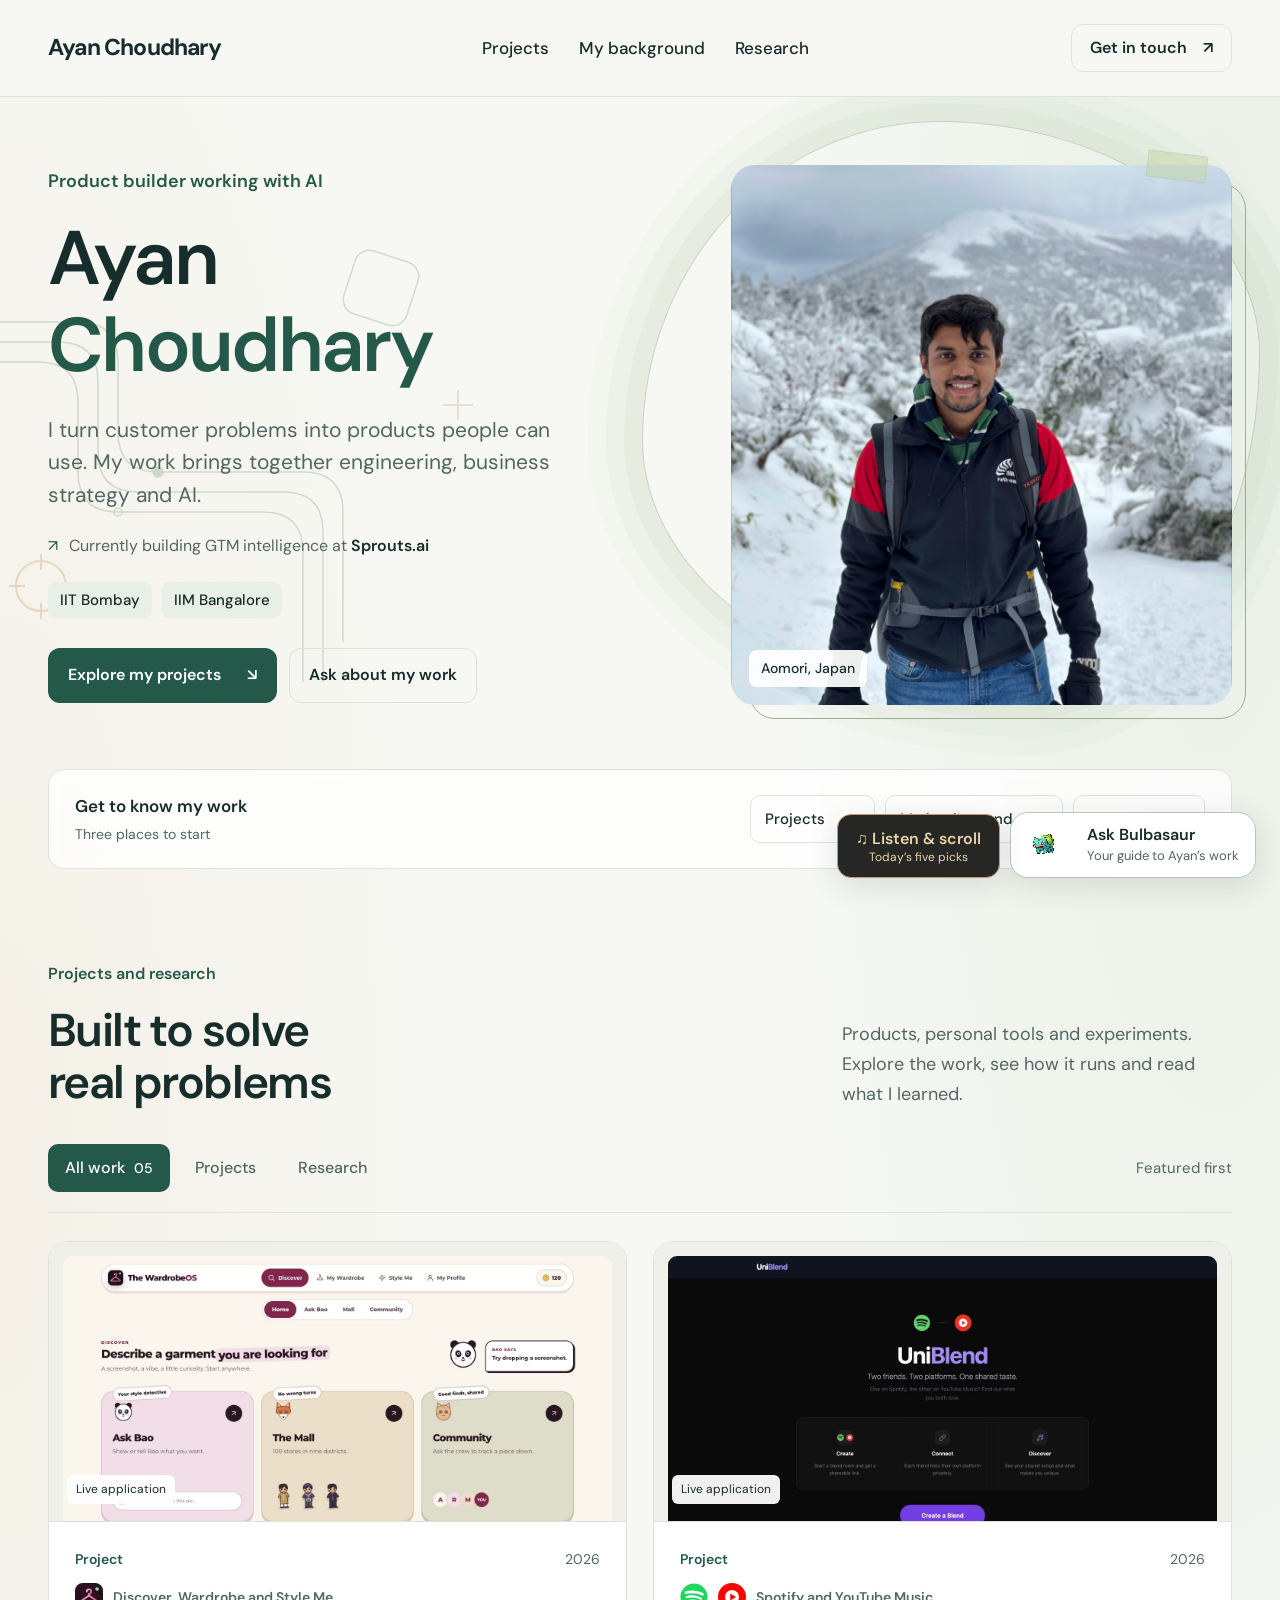
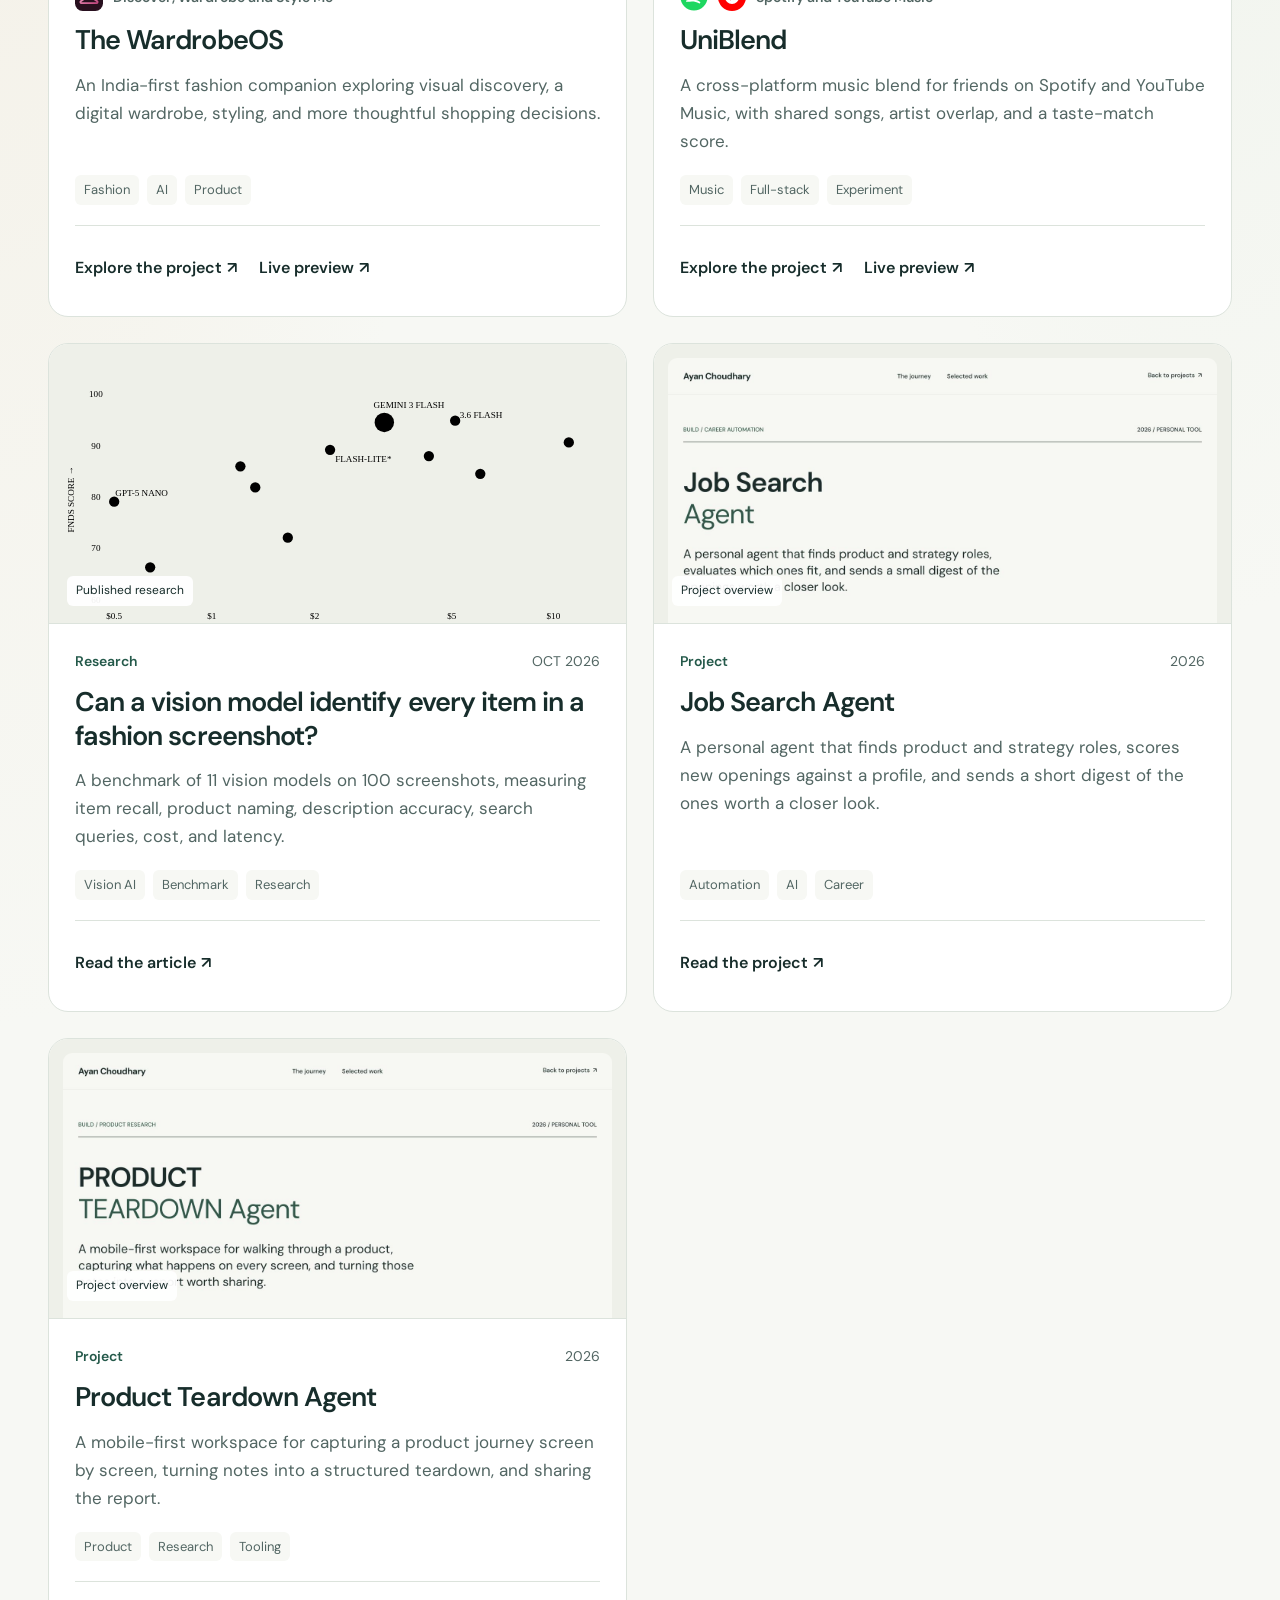
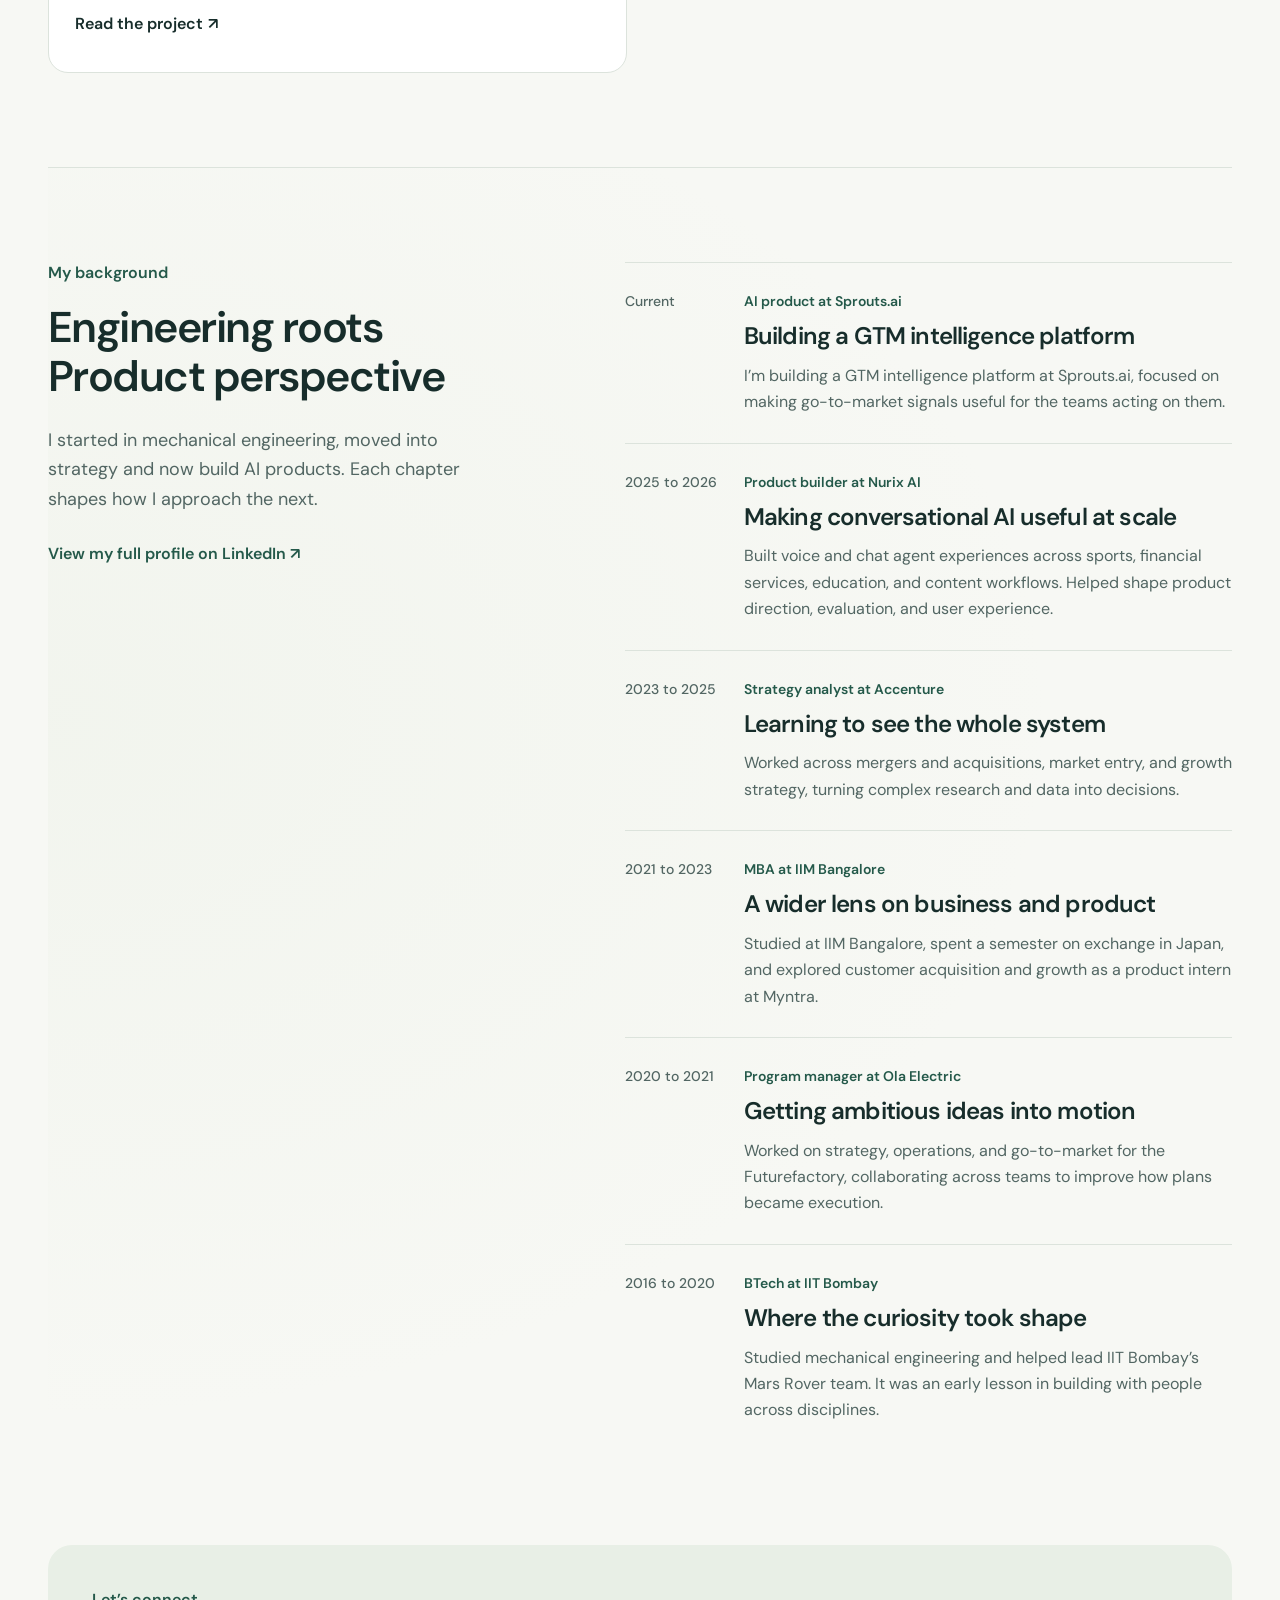
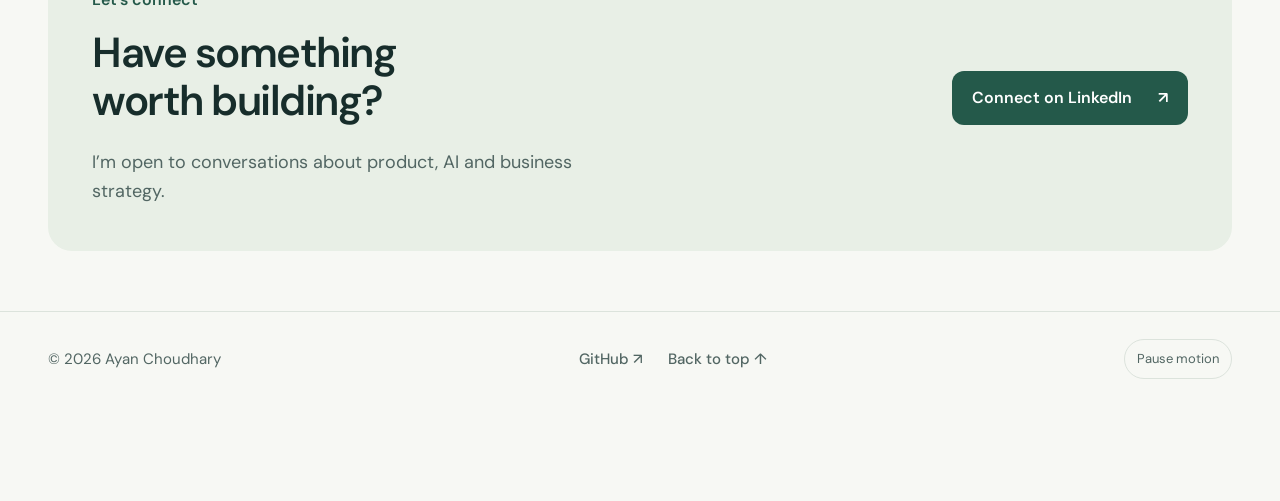
==== index.html @ 8ff14e79 "Start selected songs immediately and give the profile a graphic backdrop" ====
<!doctype html>
<html lang="en">
  <head>
    <meta charset="utf-8" />
    <meta name="viewport" content="width=device-width, initial-scale=1" />
    <meta name="theme-color" content="#f7f8f4" />
    <meta name="description" content="Ayan Choudhary's journey across product, strategy, and AI, with articles and projects from along the way." />
    <meta property="og:type" content="website" />
    <meta property="og:title" content="Ayan Choudhary | Product, AI & Strategy" />
    <meta property="og:description" content="Product, AI and strategy. Explore Ayan Choudhary’s background, projects and research." />
    <meta property="og:url" content="https://choudharyayan.github.io/" />
    <link rel="canonical" href="https://choudharyayan.github.io/" />
    <link rel="icon" href="assets/favicon.svg?v=2" type="image/svg+xml" />
    <link rel="stylesheet" href="fonts.css?v=1" />
    <link rel="stylesheet" href="portfolio.css?v=3" />
    <link rel="stylesheet" href="guide.css?v=1" />
    <title>Ayan Choudhary | Product, AI & Strategy</title>
    <script src="feed.js?v=4" defer></script>
    <script src="script.js?v=5" defer></script>
    <script src="knowledge.js?v=1" defer></script>
    <script src="guide-answer.js?v=1" defer></script>
    <script src="guide.js?v=1" defer></script>
    <script src="analytics.js?v=3" defer></script>
  <script defer src="music-catalog.js?v=1"></script>
<script defer src="music.js?v=3"></script>
</head>
  <body class="portfolio">
    <a class="skip-link" href="#main">Skip to content</a>
    <header class="site-header"><div class="shell header-inner"><a class="wordmark" href="#top" aria-label="Ayan Choudhary, back to top">Ayan Choudhary</a><nav class="main-nav" aria-label="Main navigation"><a href="#feed">Projects</a><a href="#journey">My background</a><a href="articles/vision-model-benchmark.html">Research</a></nav><a class="header-link" href="https://www.linkedin.com/in/choudhary-ayan/" target="_blank" rel="noopener noreferrer">Get in touch <span aria-hidden="true">↗</span></a></div></header>
    <main id="main"><div id="top"></div>
      <section class="hero shell" aria-labelledby="hero-title"><div class="hero-copy"><p class="hero-role">Product builder working with AI</p><h1 id="hero-title">Ayan<br><span>Choudhary</span></h1><p class="hero-intro">I turn customer problems into products people can use. My work brings together engineering, business strategy and AI.</p><p class="current-role"><span aria-hidden="true">↗</span> Currently building GTM intelligence at <strong>Sprouts.ai</strong></p><div class="profile-credentials"><span>IIT Bombay</span><span>IIM Bangalore</span></div><div class="hero-actions"><a class="button primary" href="#feed">Explore my projects <span aria-hidden="true">↘</span></a><button class="button secondary" data-open-guide>Ask about my work</button></div></div><figure class="profile-photo"><img src="assets/ayan-aomori.png" alt="Ayan Choudhary on a snowy mountain path in Aomori, Japan" width="1079" height="1347" fetchpriority="high"><figcaption>Aomori, Japan</figcaption></figure></section>
      <div class="explore-strip shell"><div><strong>Get to know my work</strong><span data-explore-status role="status" aria-live="polite">Three places to start</span></div><nav aria-label="Explore the portfolio"><a href="#feed" data-explore="projects">Projects <span aria-hidden="true">↗</span></a><a href="#journey" data-explore="career">My background <span aria-hidden="true">↗</span></a><a href="articles/vision-model-benchmark.html" data-explore="research">Research <span aria-hidden="true">↗</span></a></nav></div>
      <section id="feed" class="feed-section section-pad" aria-labelledby="feed-title"><div class="shell"><div class="feed-heading"><div><p class="section-index">Projects and research</p><h2 id="feed-title">Built to solve<br> real problems</h2></div><p>Products, personal tools and experiments. Explore the work, see how it runs and read what I learned.</p></div><div class="feed-toolbar"><div class="feed-filters" role="group" aria-label="Filter projects and research"><button type="button" class="filter is-active" data-filter="all" aria-pressed="true">All work <span id="all-count"></span></button><button type="button" class="filter" data-filter="build" aria-pressed="false">Projects</button><button type="button" class="filter" data-filter="article" aria-pressed="false">Research</button></div><span class="feed-sort">Featured first</span></div><div id="feed-grid" class="feed-grid" aria-live="polite"></div><noscript><p>Explore <a href="articles/vision-model-benchmark.html">vision model research</a>, <a href="builds/job-search-agent.html">Job Search Agent</a>, <a href="builds/product-teardown-agent.html">Product Teardown Agent</a>, <a href="https://app.thewardrobeos.com">The WardrobeOS</a> and <a href="https://github.com/ChoudharyAyan/uniblend">UniBlend</a>.</p></noscript></div></section>
      <section id="journey" class="journey-section shell section-pad" aria-labelledby="journey-title"><div class="section-aside"><p class="section-index">My background</p><h2 id="journey-title">Engineering roots<br>Product perspective</h2><p class="aside-copy">I started in mechanical engineering, moved into strategy and now build AI products. Each chapter shapes how I approach the next.</p><a class="text-link" href="https://www.linkedin.com/in/choudhary-ayan/" target="_blank" rel="noopener noreferrer">View my full profile on LinkedIn ↗</a></div><div class="timeline" aria-label="Career and education timeline">
          <article class="timeline-item current">
            <div class="timeline-when">Current <span class="current-pulse" aria-label="Current role"></span></div>
            <div class="timeline-content"><p class="item-kicker">AI product at Sprouts.ai</p><h3>Building a GTM intelligence platform</h3><p>I’m building a GTM intelligence platform at Sprouts.ai, focused on making go-to-market signals useful for the teams acting on them.</p></div>
          </article>
          <article class="timeline-item">
            <div class="timeline-when">2025 to 2026</div>
            <div class="timeline-content"><p class="item-kicker">Product builder at Nurix AI</p><h3>Making conversational AI useful at scale</h3><p>Built voice and chat agent experiences across sports, financial services, education, and content workflows. Helped shape product direction, evaluation, and user experience.</p></div>
          </article>
          <article class="timeline-item">
            <div class="timeline-when">2023 to 2025</div>
            <div class="timeline-content"><p class="item-kicker">Strategy analyst at Accenture</p><h3>Learning to see the whole system</h3><p>Worked across mergers and acquisitions, market entry, and growth strategy, turning complex research and data into decisions.</p></div>
          </article>
          <article class="timeline-item">
            <div class="timeline-when">2021 to 2023</div>
            <div class="timeline-content"><p class="item-kicker">MBA at IIM Bangalore</p><h3>A wider lens on business and product</h3><p>Studied at IIM Bangalore, spent a semester on exchange in Japan, and explored customer acquisition and growth as a product intern at Myntra.</p></div>
          </article>
          <article class="timeline-item">
            <div class="timeline-when">2020 to 2021</div>
            <div class="timeline-content"><p class="item-kicker">Program manager at Ola Electric</p><h3>Getting ambitious ideas into motion</h3><p>Worked on strategy, operations, and go-to-market for the Futurefactory, collaborating across teams to improve how plans became execution.</p></div>
          </article>
          <article class="timeline-item">
            <div class="timeline-when">2016 to 2020</div>
            <div class="timeline-content"><p class="item-kicker">BTech at IIT Bombay</p><h3>Where the curiosity took shape</h3><p>Studied mechanical engineering and helped lead IIT Bombay’s Mars Rover team. It was an early lesson in building with people across disciplines.</p></div>
          </article>
        </div></section>
      <section class="contact-section shell" aria-labelledby="contact-title"><div><p class="section-index">Let’s connect</p><h2 id="contact-title">Have something<br>worth building?</h2><p>I’m open to conversations about product, AI and business strategy.</p></div><a class="button primary" href="https://www.linkedin.com/in/choudhary-ayan/" target="_blank" rel="noopener noreferrer">Connect on LinkedIn <span aria-hidden="true">↗</span></a></section>
    </main><footer class="site-footer"><div class="shell footer-bottom"><span>© <span id="year">2026</span> Ayan Choudhary</span><div class="footer-links"><a href="https://github.com/ChoudharyAyan" target="_blank" rel="noopener noreferrer">GitHub ↗</a><a href="#top">Back to top ↑</a></div></div></footer><div id="profile-guide"></div>
  </body>
</html>
---- fonts.css ----
@font-face{font-family:'DM Sans';font-style:normal;font-weight:400;font-display:swap;src:url('assets/fonts/dm-sans-400.ttf') format('truetype')}
@font-face{font-family:'DM Sans';font-style:normal;font-weight:500;font-display:swap;src:url('assets/fonts/dm-sans-500.ttf') format('truetype')}
@font-face{font-family:'DM Sans';font-style:normal;font-weight:600;font-display:swap;src:url('assets/fonts/dm-sans-600.ttf') format('truetype')}
@font-face{font-family:'DM Sans';font-style:normal;font-weight:700;font-display:swap;src:url('assets/fonts/dm-sans-700.ttf') format('truetype')}
---- portfolio.css ----
:root{--paper:#f7f8f4;--paper-light:#fff;--ink:#172d2b;--muted:#526663;--line:#dce3dc;--accent:#24594a;--tint:#e8efe6}
*{box-sizing:border-box}html{scroll-behavior:smooth;scroll-padding-top:100px}body{margin:0;background:var(--paper);color:var(--ink);font-family:'DM Sans',sans-serif;font-size:17px;line-height:1.65}button,input,textarea,select{font:inherit}a{color:inherit}button,a{-webkit-tap-highlight-color:transparent}button{cursor:pointer}h1,h2,h3,p,figure{margin:0}h1,h2,h3{font-family:inherit;line-height:1.15;letter-spacing:-.035em}h1{font-size:76px;font-weight:600}h2{font-size:46px;font-weight:600}h3{font-size:25px;font-weight:600}:focus-visible{outline:3px solid #d69444;outline-offset:4px}::selection{background:#d2e6c7;color:var(--ink)}.shell{width:min(calc(100% - 96px),1280px);margin:auto}.skip-link{position:absolute;top:-80px;left:15px;z-index:100;background:var(--ink);color:white;padding:12px}.skip-link:focus{top:15px}
.site-header{position:sticky;top:0;z-index:20;background:#f7f8f4f5;border-bottom:1px solid var(--line);backdrop-filter:blur(12px)}.header-inner{display:flex;justify-content:space-between;align-items:center;gap:30px;min-height:96px}.wordmark{font-size:23px;font-weight:700;text-decoration:none;letter-spacing:-.035em}.main-nav{display:flex;gap:30px}.main-nav a{min-height:48px;display:flex;align-items:center;font-size:17px;font-weight:500;text-decoration:none}.main-nav a:hover,.footer-links a:hover{color:var(--accent);text-decoration:underline;text-underline-offset:6px}.header-link{font-size:16px;font-weight:600;display:flex;align-items:center;gap:16px;min-height:48px;text-decoration:none;border:1px solid var(--line);padding:8px 18px;border-radius:12px}
.hero{display:grid;grid-template-columns:1.1fr .9fr;gap:70px;align-items:center;padding:68px 0 64px}.hero-role{font-size:18px;font-weight:600;color:var(--accent);margin-bottom:18px}.hero h1{margin-bottom:24px}.hero h1 span{color:var(--accent)}.hero-intro{font-size:21px;line-height:1.55;max-width:540px;color:var(--muted)}.current-role{font-size:16px;margin-top:22px;color:var(--muted);max-width:480px}.current-role>span{color:var(--accent);margin-right:7px}.current-role strong{color:var(--ink);font-weight:600}.profile-credentials{display:flex;flex-wrap:wrap;gap:10px;margin:22px 0 30px}.profile-credentials span{background:var(--tint);border-radius:8px;padding:6px 12px;font-size:15px;font-weight:500}.hero-actions{display:flex;align-items:center;gap:12px;flex-wrap:wrap}.button{display:inline-flex;align-items:center;justify-content:space-between;gap:26px;min-height:54px;padding:13px 19px;border-radius:12px;font-size:16px;font-weight:600;text-decoration:none;border:1px solid transparent;transition:background .18s,transform .18s}.button.primary{background:var(--accent);color:white}.button.primary:hover{background:#183f35;transform:translateY(-2px)}.button.secondary{background:transparent;color:var(--ink);border-color:var(--line)}.button.secondary:hover{background:var(--tint)}.profile-photo{position:relative;justify-self:stretch}.profile-photo img{display:block;width:100%;height:540px;object-fit:cover;object-position:center 44%;border-radius:24px}.profile-photo figcaption{position:absolute;bottom:18px;left:18px;background:#ffffffed;padding:7px 12px;border-radius:8px;font-size:14px;font-weight:500;color:var(--ink)}
.explore-strip{display:flex;align-items:center;justify-content:space-between;gap:24px;padding:22px 26px;border:1px solid var(--line);border-radius:16px;background:white}.explore-strip strong{font-size:17px;font-weight:600;display:block}.explore-strip [data-explore-status]{font-size:14px;color:var(--muted);display:block;margin-top:3px}.explore-strip nav{display:flex;gap:10px;flex-wrap:wrap}.explore-strip a{display:flex;align-items:center;gap:25px;min-height:48px;border:1px solid var(--line);border-radius:10px;padding:8px 14px;text-decoration:none;font-size:15px;font-weight:500}.explore-strip a.is-explored{background:var(--tint);border-color:#b0c5a4}.explore-strip a.is-explored>span{color:var(--accent)}.explore-strip a:hover{background:var(--tint)}
.section-pad{padding-block:94px}.section-index{font-size:16px;line-height:1.4;font-weight:600;color:var(--accent);margin-bottom:18px}.feed-heading{display:flex;align-items:flex-end;justify-content:space-between;gap:50px;margin-bottom:35px}.feed-heading>p{max-width:390px;color:var(--muted);font-size:18px}.feed-toolbar{display:flex;justify-content:space-between;align-items:center;border-bottom:1px solid var(--line);padding-bottom:20px;margin-bottom:28px}.feed-filters{display:flex;gap:8px}.filter{min-height:48px;padding:9px 16px;border:1px solid transparent;background:transparent;color:var(--muted);font-size:16px;font-weight:500;border-radius:10px}.filter.is-active{background:var(--accent);color:white}.filter:not(.is-active):hover{background:var(--tint)}#all-count{display:inline-block;margin-left:5px;font-size:14px}.feed-sort{font-size:15px;color:var(--muted)}.feed-grid{display:grid;grid-template-columns:repeat(2,minmax(0,1fr));gap:26px}.feed-card{display:flex;flex-direction:column;min-width:0;background:white;border:1px solid var(--line);border-radius:20px;overflow:hidden;transition:box-shadow .2s,transform .2s}.feed-card:hover{box-shadow:0 12px 28px #17312b0a;transform:translateY(-3px)}.project-art{height:280px;position:relative;overflow:hidden;border-bottom:1px solid var(--line);background:#eef0e9;padding:14px;display:grid;place-items:center}.project-art img{display:block;width:100%;height:100%;object-fit:contain;border-radius:9px}.project-art figcaption{position:absolute;bottom:17px;left:18px;padding:5px 9px;border-radius:6px;background:#ffffffef;font-size:12px;color:var(--ink)}.card-body{padding:26px;display:flex;flex:1;flex-direction:column}.card-top{display:flex;align-items:center;justify-content:space-between;font-size:14px;color:var(--muted);margin-bottom:12px}.card-type{font-weight:600;color:var(--accent)}.card-number{font-size:14px}.card-eyebrow{display:none}.feed-card h3{font-size:27px;line-height:1.25;margin-bottom:14px}.card-description{font-size:17px;color:var(--muted);line-height:1.65;margin-bottom:20px}.card-tags{display:flex;flex-wrap:wrap;gap:8px;margin-top:auto}.card-tags span{font-size:13px;background:var(--paper);color:var(--muted);padding:4px 9px;border-radius:6px}.card-links{display:flex;gap:22px;flex-wrap:wrap;padding-top:20px;margin-top:20px;border-top:1px solid var(--line)}.card-links a{font-size:16px;font-weight:600;text-decoration:none;min-height:44px;display:inline-flex;align-items:center;gap:5px}.card-links a:hover{color:var(--accent);text-decoration:underline;text-underline-offset:5px}.project-brand{display:flex;align-items:center;gap:10px;margin-bottom:12px}.project-brand img{width:28px;height:28px;object-fit:contain}.project-brand span{font-size:14px;font-weight:600;color:var(--muted)}
.journey-section{display:grid;grid-template-columns:.9fr 1.1fr;gap:80px;border-top:1px solid var(--line)}.section-aside{position:sticky;top:120px;align-self:start}.section-aside h2{font-size:43px;margin-bottom:24px}.aside-copy{font-size:18px;color:var(--muted);margin-bottom:24px;max-width:450px}.text-link{font-size:16px;line-height:1.5;font-weight:600;text-decoration:none;color:var(--accent);display:inline-block;min-height:44px}.text-link:hover{text-decoration:underline;text-underline-offset:6px}.timeline-item{padding:27px 0;border-top:1px solid var(--line);display:grid;grid-template-columns:95px 1fr;gap:24px}.timeline-when{font-size:14px;color:var(--muted);font-weight:500}.item-kicker{font-size:14px;font-weight:600;color:var(--accent);margin-bottom:9px;text-transform:none}.timeline-content h3{font-size:24px;margin-bottom:13px}.timeline-content>p:last-child{font-size:16px;color:var(--muted)}.current-pulse{display:none}.contact-section{display:flex;align-items:center;justify-content:space-between;gap:40px;background:var(--tint);padding:44px;border-radius:24px;margin-bottom:60px}.contact-section h2{font-size:42px;margin-bottom:22px}.contact-section p:not(.section-index){font-size:18px;color:var(--muted);max-width:520px}.site-footer{padding:0 0 95px;border-top:1px solid var(--line)}.footer-bottom{padding:25px 0;display:flex;align-items:center;justify-content:space-between;gap:20px;font-size:15px;color:var(--muted)}.footer-links{display:flex;gap:25px}.footer-links a{text-decoration:none;display:flex;align-items:center;min-height:44px;font-size:15px;font-weight:500}
@media(max-width:1000px){.shell{width:calc(100% - 56px)}.main-nav{gap:18px}.header-link{display:none}.hero{gap:35px;padding-block:50px}.hero h1{font-size:62px}.hero-intro{font-size:19px}.profile-photo img{height:480px}.hero-actions{align-items:stretch}.hero-actions .button{width:100%;justify-content:space-between}.explore-strip{align-items:flex-start}.explore-strip nav{max-width:370px}.journey-section{gap:40px}.section-aside h2{font-size:37px}.project-art{height:240px}.card-body{padding:22px}.feed-card h3{font-size:24px}}
@media(max-width:650px){html{scroll-padding-top:85px}.shell{width:calc(100% - 36px)}.header-inner{min-height:80px;gap:14px;flex-wrap:wrap;padding-block:13px}.wordmark{font-size:21px}.main-nav{gap:15px;flex-wrap:wrap}.main-nav a{font-size:15px;min-height:40px}.hero{grid-template-columns:1fr;gap:28px;padding-block:34px}.hero h1{font-size:51px;line-height:1.08;margin-bottom:21px}.hero h1 br{display:none}.hero h1 span{display:block}.hero-role{font-size:16px;margin-bottom:14px}.hero-intro{font-size:18px}.current-role{font-size:15px}.profile-credentials{margin:18px 0 24px}.hero-actions{display:flex;flex-direction:column;gap:10px}.hero-actions .button{min-height:52px}.profile-photo{grid-row:1}.profile-photo img{height:340px;object-position:center 40%;border-radius:18px}.profile-photo figcaption{font-size:13px;padding:6px 10px}.explore-strip{flex-direction:column;padding:20px;gap:16px}.explore-strip nav{width:100%;max-width:none;gap:8px}.explore-strip a{font-size:14px;justify-content:space-between;flex:1 1 100%}.section-pad{padding-block:60px}h2{font-size:34px}.feed-heading{display:block;margin-bottom:28px}.feed-heading h2 br{display:none}.feed-heading>p{font-size:17px;margin-top:20px}.feed-sort{display:none}.feed-toolbar{padding-bottom:17px}.feed-filters{width:100%;gap:5px}.filter{font-size:15px;padding:8px 13px}.feed-grid{grid-template-columns:1fr;gap:22px}.project-art{height:235px}.card-body{padding:22px}.feed-card h3{font-size:25px}.card-description{font-size:16px}.journey-section{display:block}.section-aside{position:static;margin-bottom:30px}.section-aside h2{font-size:34px}.aside-copy{font-size:17px}.timeline-item{display:block;padding:23px 0}.timeline-when{margin-bottom:9px}.timeline-content h3{font-size:23px}.timeline-content>p:last-child{font-size:16px}.contact-section{display:block;padding:26px;margin-bottom:40px}.contact-section h2{font-size:33px}.contact-section p:not(.section-index){font-size:17px}.contact-section .button{margin-top:26px;width:100%}.footer-bottom{display:block;font-size:14px}.footer-links{margin-top:12px;gap:24px}}

@media(prefers-reduced-motion:reduce){html{scroll-behavior:auto}*,*:before,*:after{transition:none!important;animation:none!important}}
.project-image-link{display:block;text-decoration:none}.project-image-link img{transition:transform .2s}.project-image-link:hover img{transform:scale(1.015)}
@media(max-width:650px){.main-nav a{min-height:44px}}

/* Quiet landscape-inspired layers around the portrait. */
body.portfolio{background:radial-gradient(ellipse at 95% 6%,#dce8d980,transparent 27%),radial-gradient(ellipse at 0% 22%,#f0e6d570,transparent 25%),var(--paper)}.hero{position:relative;isolation:isolate}.hero:before{content:'';position:absolute;z-index:-1;pointer-events:none;right:-28px;top:24px;width:52%;height:86%;border:1px solid #9bae9660;border-radius:48% 52% 38% 62%/55% 40% 60% 45%;box-shadow:0 0 0 18px #a7ba9c12,0 0 0 36px #a7ba9c10,0 0 0 54px #a7ba9c08;animation:landscape-drift 18s ease-in-out infinite alternate}.hero:after{content:'';position:absolute;z-index:-1;pointer-events:none;left:-32px;top:40px;width:210px;height:160px;background:radial-gradient(circle,#6f876530 1px,transparent 1.5px);background-size:16px 16px;mask-image:linear-gradient(135deg,#000,transparent 75%);animation:landscape-drift 22s ease-in-out infinite alternate-reverse}.profile-photo:before{content:'';position:absolute;z-index:-1;inset:18px -14px -14px 18px;border:1px solid #9dad93;border-radius:26px}.profile-photo:after{content:'';position:absolute;top:-12px;right:25px;width:58px;height:25px;background:#c7d5a780;border:1px solid #b0bf9660;transform:rotate(7deg);border-radius:2px;pointer-events:none}.explore-strip{background:#ffffffc9;backdrop-filter:blur(6px)}.journey-section{position:relative;background:radial-gradient(ellipse at 0% 40%,#dbe6d330,transparent 60%)}.motion-toggle{font:inherit;font-size:13px;color:var(--muted);background:transparent;border:1px solid var(--line);border-radius:20px;padding:6px 12px;min-height:40px}.motion-paused *,.motion-paused *:before,.motion-paused *:after{animation-play-state:paused!important}@keyframes landscape-drift{from{transform:translate(0,0) rotate(-2deg)}to{transform:translate(7px,10px) rotate(2deg)}}
@media(max-width:650px){.hero:before{right:0;top:15px;width:100%;height:335px;box-shadow:0 0 0 12px #a7ba9c12,0 0 0 24px #a7ba9c08}.hero:after{left:0;top:395px;width:120px;height:100px}.profile-photo:before{inset:10px -6px -8px 10px}.profile-photo:after{right:20px}.motion-toggle{margin-top:12px}}
@media(prefers-reduced-motion:reduce){.hero:before,.hero:after,.is-speaking .guide-header .guide-avatar{animation:none}}

.hero:after{left:-65px;top:105px;width:640px;height:480px;background:url('assets/hero-lines.svg') center/contain no-repeat;mask-image:linear-gradient(90deg,#000, #000 70%,transparent);opacity:.28;animation:landscape-drift 22s ease-in-out infinite alternate-reverse}.hero-role,.hero h1,.hero-intro,.current-role{position:relative}.hero:before{border-color:#9bae9680;box-shadow:0 0 0 18px #a7ba9c18,0 0 0 36px #a7ba9c14,0 0 0 54px #a7ba9c10}
@media(max-width:650px){.hero:after{left:-18px;top:380px;width:340px;height:320px;opacity:.22}}
---- guide.css ----
/* A small, local portfolio guide. */
.guide-launcher{position:fixed;right:24px;bottom:22px;z-index:50;display:flex;align-items:center;gap:12px;min-height:64px;border:1px solid #b7c7bc;border-radius:18px;background:white;color:var(--ink);box-shadow:0 8px 30px #172d2b20;padding:10px 18px;font-weight:600}.guide-launcher svg{width:44px;height:44px}.guide-launcher>span{text-align:left;font-size:16px;line-height:1.3}.guide-launcher small{display:block;font-size:12px;color:var(--muted);font-weight:400;margin-top:2px}.guide-avatar{flex-shrink:0}.guide-panel{position:fixed;right:24px;bottom:100px;width:390px;max-height:calc(100dvh - 125px);height:550px;background:white;color:var(--ink);border:1px solid var(--line);border-radius:20px;z-index:51;box-shadow:0 20px 70px #172d2b24;display:flex;flex-direction:column;overflow:hidden}.guide-panel[hidden]{display:none}.guide-header{padding:17px 18px;display:flex;gap:10px;align-items:center;border-bottom:1px solid var(--line);background:var(--paper)}.guide-header svg{width:42px;height:42px}.guide-header strong{display:block;font-size:17px}.guide-header small{font-size:13px;color:var(--muted)}.guide-close{margin-left:auto;background:white;border:1px solid var(--line);border-radius:10px;width:44px;height:44px;font-size:24px}.guide-log{overflow:auto;flex:1;padding:18px;display:flex;flex-direction:column;gap:12px}.guide-message{font-size:15px;line-height:1.6;padding:12px 14px;border-radius:14px;background:var(--paper);max-width:100%;overflow-wrap:anywhere}.guide-message.user{background:var(--tint);align-self:flex-end}.guide-message p{white-space:pre-line}.guide-message a{display:block;color:var(--accent);font-size:14px;font-weight:600;margin-top:8px;text-underline-offset:3px;min-height:32px}.guide-prompts{display:flex;flex-wrap:wrap;gap:7px;margin-top:10px}.guide-prompts button{font-size:13px;border:1px solid var(--line);border-radius:9px;background:white;padding:8px 10px;min-height:40px;text-align:left}.guide-form{border-top:1px solid var(--line);padding:14px 16px;background:white}.guide-form label{display:block;font-size:13px;color:var(--muted);margin-bottom:7px}.guide-form>div{display:flex;gap:8px}.guide-form input{font-size:15px;min-width:0;width:100%;padding:10px 12px;min-height:46px;border:1px solid var(--line);border-radius:10px}.guide-form button{min-height:46px;border:0;border-radius:10px;padding:10px 15px;background:var(--accent);color:white;font-size:14px;font-weight:600}.guide-note{font-size:12px!important;color:var(--muted);margin-top:8px!important}.guide-hint{position:fixed;right:24px;bottom:100px;max-width:240px;background:var(--tint);border:1px solid var(--line);border-radius:12px;padding:10px 14px;font-size:14px;z-index:49}
@media(max-width:650px){.guide-launcher{right:14px;bottom:14px;padding:8px 14px;min-height:60px}.guide-launcher svg{width:38px;height:38px}.guide-panel{right:12px;left:12px;bottom:86px;width:auto;height:540px;max-height:calc(100dvh - 105px)}.guide-hint{display:none}.guide-form input{font-size:16px}}
@media(prefers-reduced-motion:reduce){html{scroll-behavior:auto}*,*:before,*:after{transition:none!important;animation:none!important}}
.guide-prompts button,.guide-message a{min-height:44px}.guide-message a{display:flex;align-items:center}

.guide-message{font-size:16px}.guide-message a{font-size:15px}.guide-form label{font-size:14px}.guide-form input{font-size:16px}.guide-note{font-size:13px!important}.guide-launcher small{font-size:13px}.guide-prompts button{font-size:14px}

.guide-avatar{width:64px;height:64px;object-fit:contain;image-rendering:pixelated}.guide-launcher{right:24px;bottom:22px;padding:2px 16px 2px 4px}.guide-launcher .guide-avatar{width:60px;height:60px}.guide-header .guide-avatar{width:52px;height:52px}.guide-tools{display:flex;align-items:center;justify-content:space-between;gap:8px;padding:8px 16px;border-bottom:1px solid var(--line)}.guide-choose{font:inherit;font-size:14px;border:1px solid var(--line);border-radius:8px;padding:8px 12px;min-height:44px;background:white}.guide-cry{font-size:14px;color:var(--muted)}.guide-picker{display:grid;grid-template-columns:repeat(4,1fr);padding:8px;gap:4px;overflow:auto;max-height:230px;flex-shrink:0;background:var(--paper)}.guide-picker[hidden]{display:none}.guide-picker button{display:flex;flex-direction:column;align-items:center;background:white;border:1px solid var(--line);border-radius:10px;padding:4px;font:inherit;font-size:12px}.guide-picker button[aria-pressed=true]{border:2px solid var(--accent);background:var(--tint)}.guide-picker img{width:48px;height:48px}.guide-hint{bottom:102px;display:flex;align-items:center;gap:8px;background:white;max-width:280px}.guide-hint[hidden]{display:none}.guide-hint button{font:inherit;border:0;background:transparent;color:var(--ink);min-height:44px}.hint-action{text-align:left}.hint-dismiss{width:32px;font-size:22px!important}.guide-highlight{box-shadow:0 0 0 4px #b6cf9d70,0 8px 30px #172d2b20}
.music-launcher{position:fixed;right:280px;bottom:22px;z-index:50;min-height:64px;border:1px solid #ba9d6b;border-radius:14px;background:#262724;color:#e9d4a7;padding:10px 18px;font:600 16px 'DM Sans',sans-serif;box-shadow:0 8px 30px #172d2b20}.music-launcher small{display:block;font-size:12px;font-weight:400}.music-panel{position:fixed;right:24px;bottom:100px;z-index:52;width:360px;max-height:calc(100dvh - 125px);overflow:auto;border-radius:18px;border:2px solid #baa16f;background:#252522;color:#f9f1df;padding:18px;box-shadow:0 20px 70px #172d2b40}.music-panel[hidden]{display:none}.speaker-top{display:flex;justify-content:space-between;align-items:center;gap:8px}.speaker-top strong{font-size:21px}.speaker-top button{width:44px;height:44px;border:1px solid #776749;background:#252522;color:white;border-radius:50%;font-size:23px}.speaker-grille{margin:12px 0;padding:18px;border:1px solid #776749;border-radius:8px;background:repeating-linear-gradient(0deg,#363630 0 2px,#252522 2px 4px)}.speaker-grille span{font-size:18px;font-weight:600;color:#e9d4a7;background:#252522;padding:5px 10px}.music-tracks{display:grid;gap:6px}.music-tracks button,.music-shuffle{font:inherit;color:#f9f1df;background:#33332d;border:1px solid #5e5949;border-radius:8px;text-align:left;min-height:48px;padding:8px 12px}.music-tracks button[aria-pressed=true]{border-color:#e9d4a7}.music-tracks small{display:block;color:#c5c3b9;font-size:13px}.music-shuffle{margin-top:10px;text-align:center;width:100%}.music-player iframe{width:100%;height:152px;border:0;border-radius:12px;margin-top:12px}.music-note{font-size:13px;line-height:1.5;margin:10px 0 0}.music-note a{color:#e9d4a7}.music-player:empty{display:none}
@media(max-width:650px){.guide-launcher{right:12px;bottom:12px;min-height:60px;padding-right:12px}.guide-launcher>span{font-size:14px}.guide-launcher small{display:none}.guide-launcher .guide-avatar{width:52px;height:52px}.music-launcher{left:12px;right:auto;bottom:12px;min-height:60px;padding:8px 12px;font-size:14px}.music-panel{left:12px;right:12px;bottom:86px;width:auto;max-height:calc(100dvh - 105px)}.guide-hint{right:12px;bottom:86px;max-width:260px}.guide-header{padding:10px}.guide-header strong{font-size:16px}.guide-cry{font-size:13px}.guide-picker{max-height:195px}}

.music-fallback{display:block;color:#e9d4a7;font-size:14px;min-height:44px;padding-top:10px;text-underline-offset:3px}
@media(max-width:360px){.guide-launcher,.music-launcher{width:calc((100% - 36px)/2);min-height:60px;padding:6px}.guide-launcher{gap:2px}.guide-launcher .guide-avatar{width:36px;height:36px}.guide-launcher>span{font-size:12px}.music-launcher{font-size:13px}.music-launcher small{display:none}}

/* A compact leather-and-brass listening radio. */
.music-panel{width:340px;padding:16px;border:2px solid #ac9263;border-radius:20px;background:radial-gradient(ellipse at top,#37352e,#20211e 75%);box-shadow:inset 0 0 0 4px #191a17,inset 0 0 0 5px #514b3b,0 18px 50px #172d2b35}
.speaker-top strong{font-size:18px;letter-spacing:.01em}.speaker-top button{width:36px;height:36px;font-size:20px}.speaker-grille{height:66px;margin:12px 0;display:flex;align-items:center;justify-content:space-between;padding:12px 15px;border-color:#756744;background:repeating-linear-gradient(0deg,#59534355 0 1px,transparent 1px 4px),repeating-linear-gradient(90deg,#59534355 0 1px,#252522 1px 4px);box-shadow:inset 0 2px 8px #0008}.speaker-grille span{font-size:17px;color:#e0c491;background:transparent;padding:0}.speaker-grille i{width:28px;height:28px;border:3px solid #ae9360;border-radius:50%;background:linear-gradient(135deg,#e0c795,#665537);box-shadow:0 2px 5px #0008;position:relative}.speaker-grille i:after{content:'';position:absolute;width:2px;height:9px;background:#27251e;top:2px;left:10px;transform:rotate(-25deg)}
.music-player iframe{height:152px;margin:0}.music-fallback{font-size:12px;min-height:28px;padding:5px 0 0;text-align:right}.radio-idle{height:110px;border:1px solid #56503d;border-radius:12px;display:flex;align-items:center;justify-content:center;gap:12px;background:#181b18;color:#cbbd9b}.radio-idle span{font-size:30px}.radio-idle strong{font-size:14px;font-weight:500}.radio-stations-label{display:flex;justify-content:space-between;font-size:12px;color:#c7b184;margin:14px 2px 8px}.radio-stations-label span{color:#aaa99e}.music-tracks{gap:4px}.music-tracks button{position:relative;min-height:44px;padding:6px 10px 6px 32px;font-size:13px;line-height:1.25;border-color:#514c3e;border-radius:6px;background:#2c2d27}.music-tracks button:before{content:'';position:absolute;left:12px;top:17px;width:8px;height:8px;border:1px solid #a69570;border-radius:50%}.music-tracks button[aria-checked=true]{border-color:#c9ad75;background:#39392e}.music-tracks button[aria-checked=true]:before{background:#e7c783;box-shadow:0 0 6px #d5b97580}.music-tracks small{font-size:11px;margin-top:3px;color:#b5b4a8}.music-shuffle{font-size:12px;min-height:38px;margin-top:10px;color:#dfc895;background:#22231f;border-color:#726344;border-radius:20px}.music-panel button:focus-visible{outline:2px solid #efd79e;outline-offset:2px}
@media(max-width:650px){.music-panel{width:auto;padding:14px}.speaker-grille{height:52px;margin:8px 0}.radio-stations-label{margin-top:10px}.music-tracks button{min-height:44px}.music-panel{max-height:calc(100dvh - 105px)}}
.music-panel{box-sizing:border-box}.music-player iframe{height:80px}.radio-idle{height:80px}

.guide-tools{flex-wrap:wrap;justify-content:flex-start;gap:8px}.guide-voice{font:inherit;font-size:13px;min-height:44px;border:1px solid #b9cbb2;border-radius:9px;background:var(--tint);color:var(--accent);padding:8px 12px;font-weight:600}.guide-tools .guide-cry{display:none}.sound-status{position:absolute;width:1px;height:1px;overflow:hidden;clip-path:inset(50%)}.guide-voice[aria-pressed=true]{background:var(--accent);color:white}.is-speaking .guide-header .guide-avatar{animation:companion-bounce .4s ease-in-out infinite alternate}@keyframes companion-bounce{from{transform:translateY(0) rotate(-3deg)}to{transform:translateY(-3px) rotate(3deg)}}

.radio-window-controls{display:flex;gap:6px;flex-shrink:0}.speaker-top .radio-window-controls button{width:32px;height:32px;font-size:19px}.music-panel.is-minimized{width:300px;padding:10px;bottom:100px}.music-panel.is-minimized .speaker-grille,.music-panel.is-minimized .radio-stations-label,.music-panel.is-minimized .music-tracks,.music-panel.is-minimized .music-shuffle,.music-panel.is-minimized .music-fallback{display:none}.music-panel.is-minimized .speaker-top{margin-bottom:8px}.music-panel.is-minimized .speaker-top strong{font-size:14px}.guide-minimize{margin-left:auto;background:white;border:1px solid var(--line);border-radius:10px;width:32px;height:36px;font:inherit;font-size:22px;flex-shrink:0}.guide-header .guide-close{margin-left:0;width:32px;height:36px;flex-shrink:0}.guide-header{gap:7px}.guide-header strong{font-size:16px}.guide-header .guide-avatar{width:42px;height:42px}.guide-minimize:focus-visible{outline:2px solid var(--accent)}
@media(max-width:650px){.music-panel.is-minimized{width:calc(100% - 24px);bottom:86px}.guide-header strong{font-size:14px}.guide-header small{font-size:12px}.guide-header .guide-avatar{width:36px;height:36px}.guide-header{padding:10px 8px;gap:5px}}

.music-panel.is-tucked{visibility:hidden;pointer-events:none}
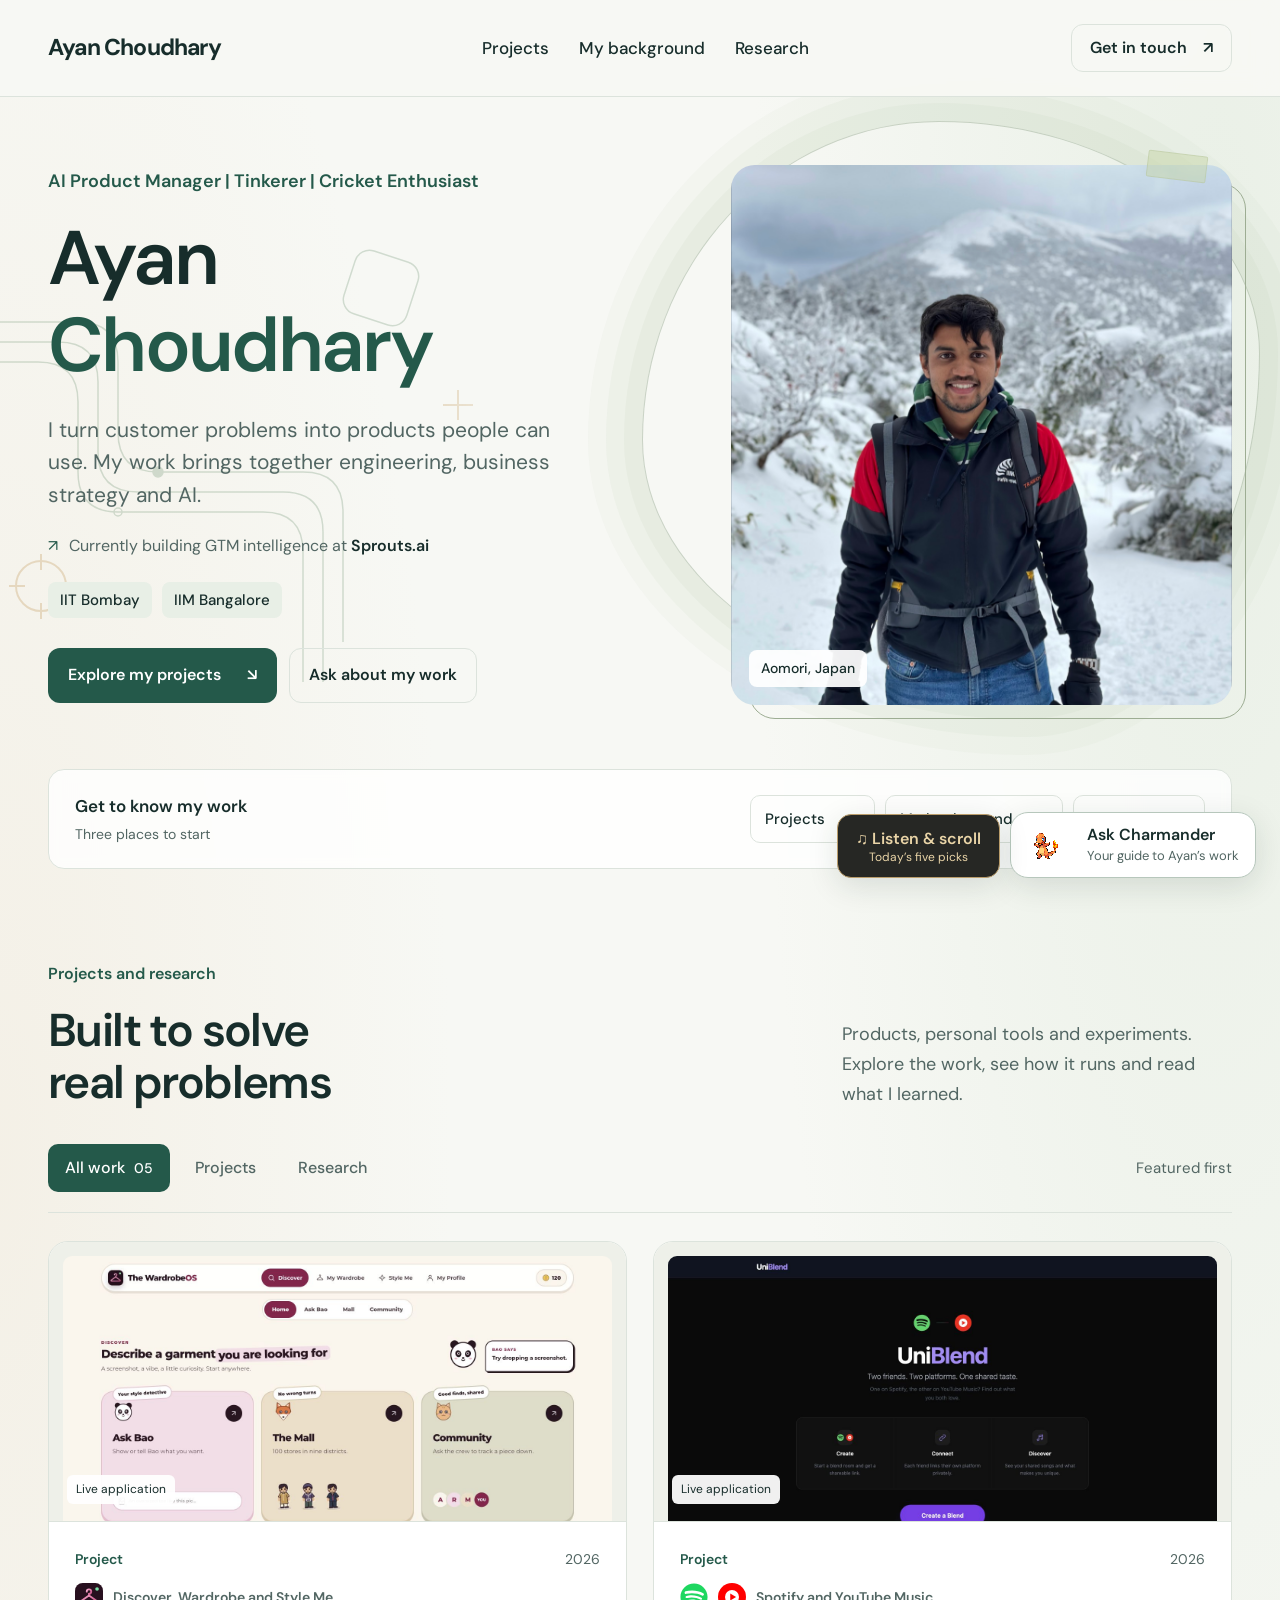
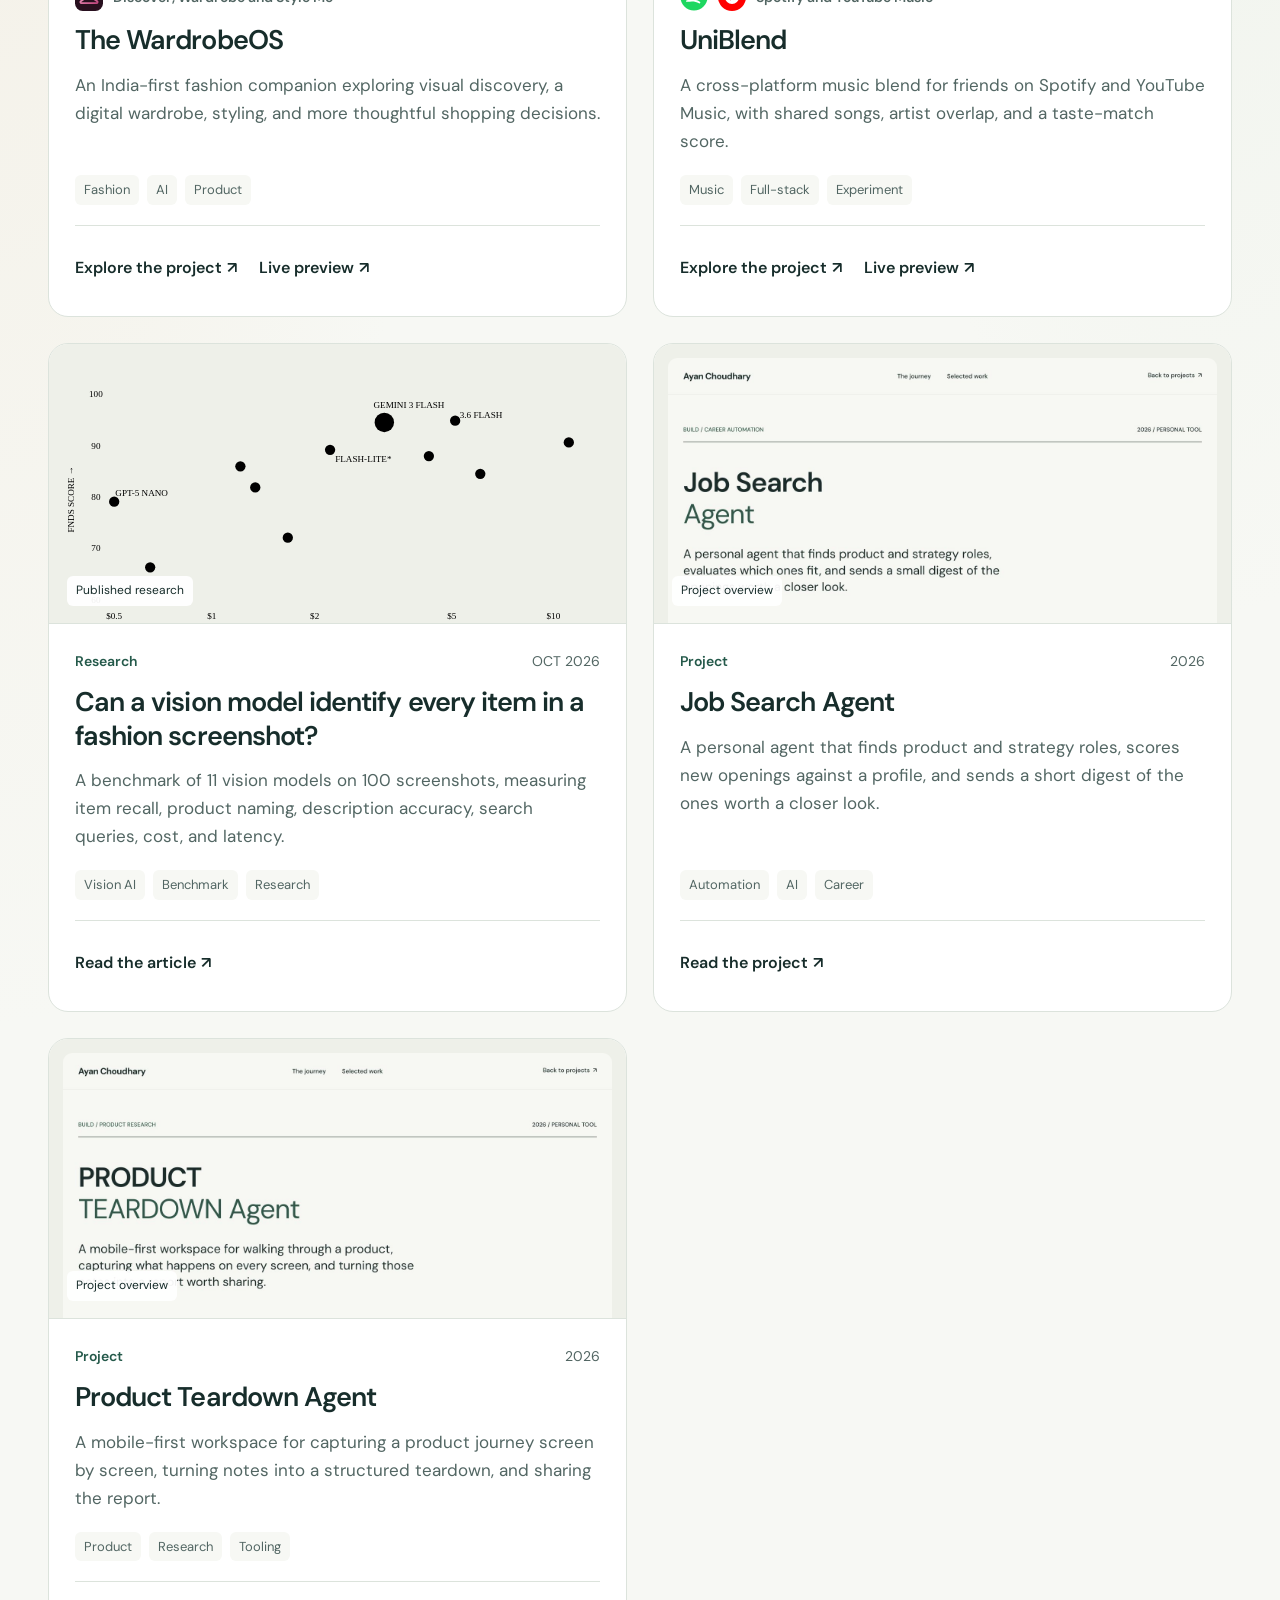
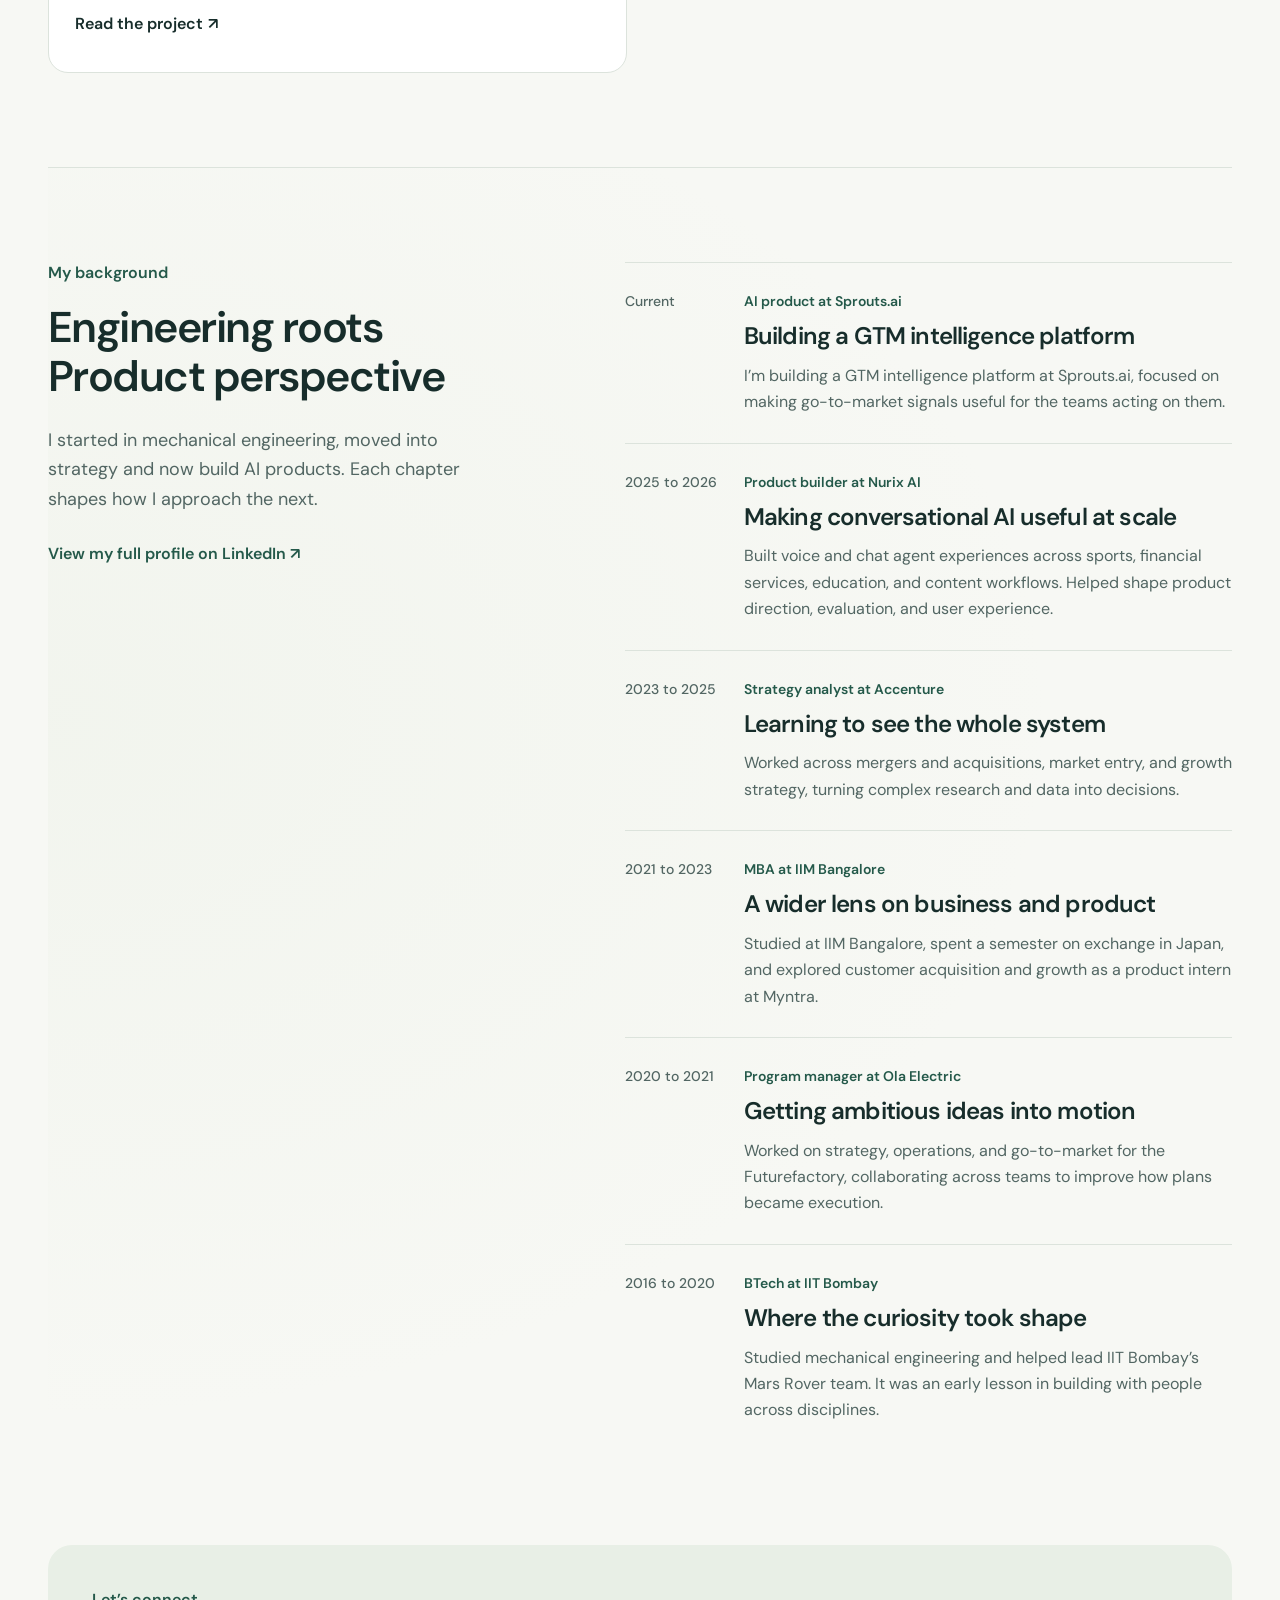
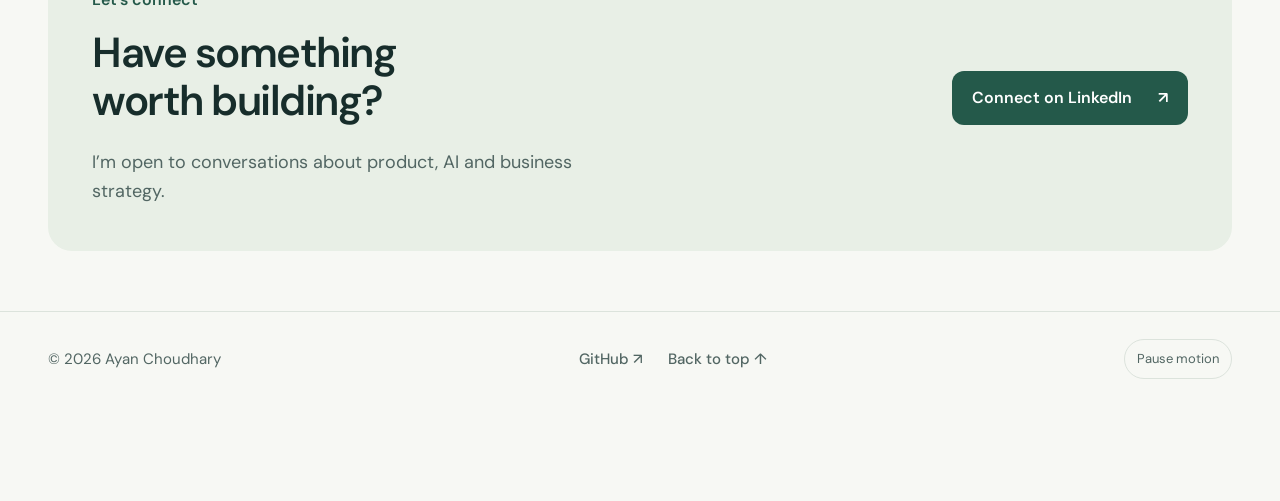
==== commit 8440730e: "Introduce Ayan with his product role and personal interests" ====
--- a/index.html
+++ b/index.html
@@ -28,7 +28,7 @@
     <a class="skip-link" href="#main">Skip to content</a>
     <header class="site-header"><div class="shell header-inner"><a class="wordmark" href="#top" aria-label="Ayan Choudhary, back to top">Ayan Choudhary</a><nav class="main-nav" aria-label="Main navigation"><a href="#feed">Projects</a><a href="#journey">My background</a><a href="articles/vision-model-benchmark.html">Research</a></nav><a class="header-link" href="https://www.linkedin.com/in/choudhary-ayan/" target="_blank" rel="noopener noreferrer">Get in touch <span aria-hidden="true">↗</span></a></div></header>
     <main id="main"><div id="top"></div>
-      <section class="hero shell" aria-labelledby="hero-title"><div class="hero-copy"><p class="hero-role">Product builder working with AI</p><h1 id="hero-title">Ayan<br><span>Choudhary</span></h1><p class="hero-intro">I turn customer problems into products people can use. My work brings together engineering, business strategy and AI.</p><p class="current-role"><span aria-hidden="true">↗</span> Currently building GTM intelligence at <strong>Sprouts.ai</strong></p><div class="profile-credentials"><span>IIT Bombay</span><span>IIM Bangalore</span></div><div class="hero-actions"><a class="button primary" href="#feed">Explore my projects <span aria-hidden="true">↘</span></a><button class="button secondary" data-open-guide>Ask about my work</button></div></div><figure class="profile-photo"><img src="assets/ayan-aomori.png" alt="Ayan Choudhary on a snowy mountain path in Aomori, Japan" width="1079" height="1347" fetchpriority="high"><figcaption>Aomori, Japan</figcaption></figure></section>
+      <section class="hero shell" aria-labelledby="hero-title"><div class="hero-copy"><p class="hero-role">AI Product Manager | Tinkerer | Cricket Enthusiast</p><h1 id="hero-title">Ayan<br><span>Choudhary</span></h1><p class="hero-intro">I turn customer problems into products people can use. My work brings together engineering, business strategy and AI.</p><p class="current-role"><span aria-hidden="true">↗</span> Currently building GTM intelligence at <strong>Sprouts.ai</strong></p><div class="profile-credentials"><span>IIT Bombay</span><span>IIM Bangalore</span></div><div class="hero-actions"><a class="button primary" href="#feed">Explore my projects <span aria-hidden="true">↘</span></a><button class="button secondary" data-open-guide>Ask about my work</button></div></div><figure class="profile-photo"><img src="assets/ayan-aomori.png" alt="Ayan Choudhary on a snowy mountain path in Aomori, Japan" width="1079" height="1347" fetchpriority="high"><figcaption>Aomori, Japan</figcaption></figure></section>
       <div class="explore-strip shell"><div><strong>Get to know my work</strong><span data-explore-status role="status" aria-live="polite">Three places to start</span></div><nav aria-label="Explore the portfolio"><a href="#feed" data-explore="projects">Projects <span aria-hidden="true">↗</span></a><a href="#journey" data-explore="career">My background <span aria-hidden="true">↗</span></a><a href="articles/vision-model-benchmark.html" data-explore="research">Research <span aria-hidden="true">↗</span></a></nav></div>
       <section id="feed" class="feed-section section-pad" aria-labelledby="feed-title"><div class="shell"><div class="feed-heading"><div><p class="section-index">Projects and research</p><h2 id="feed-title">Built to solve<br> real problems</h2></div><p>Products, personal tools and experiments. Explore the work, see how it runs and read what I learned.</p></div><div class="feed-toolbar"><div class="feed-filters" role="group" aria-label="Filter projects and research"><button type="button" class="filter is-active" data-filter="all" aria-pressed="true">All work <span id="all-count"></span></button><button type="button" class="filter" data-filter="build" aria-pressed="false">Projects</button><button type="button" class="filter" data-filter="article" aria-pressed="false">Research</button></div><span class="feed-sort">Featured first</span></div><div id="feed-grid" class="feed-grid" aria-live="polite"></div><noscript><p>Explore <a href="articles/vision-model-benchmark.html">vision model research</a>, <a href="builds/job-search-agent.html">Job Search Agent</a>, <a href="builds/product-teardown-agent.html">Product Teardown Agent</a>, <a href="https://app.thewardrobeos.com">The WardrobeOS</a> and <a href="https://github.com/ChoudharyAyan/uniblend">UniBlend</a>.</p></noscript></div></section>
       <section id="journey" class="journey-section shell section-pad" aria-labelledby="journey-title"><div class="section-aside"><p class="section-index">My background</p><h2 id="journey-title">Engineering roots<br>Product perspective</h2><p class="aside-copy">I started in mechanical engineering, moved into strategy and now build AI products. Each chapter shapes how I approach the next.</p><a class="text-link" href="https://www.linkedin.com/in/choudhary-ayan/" target="_blank" rel="noopener noreferrer">View my full profile on LinkedIn ↗</a></div><div class="timeline" aria-label="Career and education timeline">
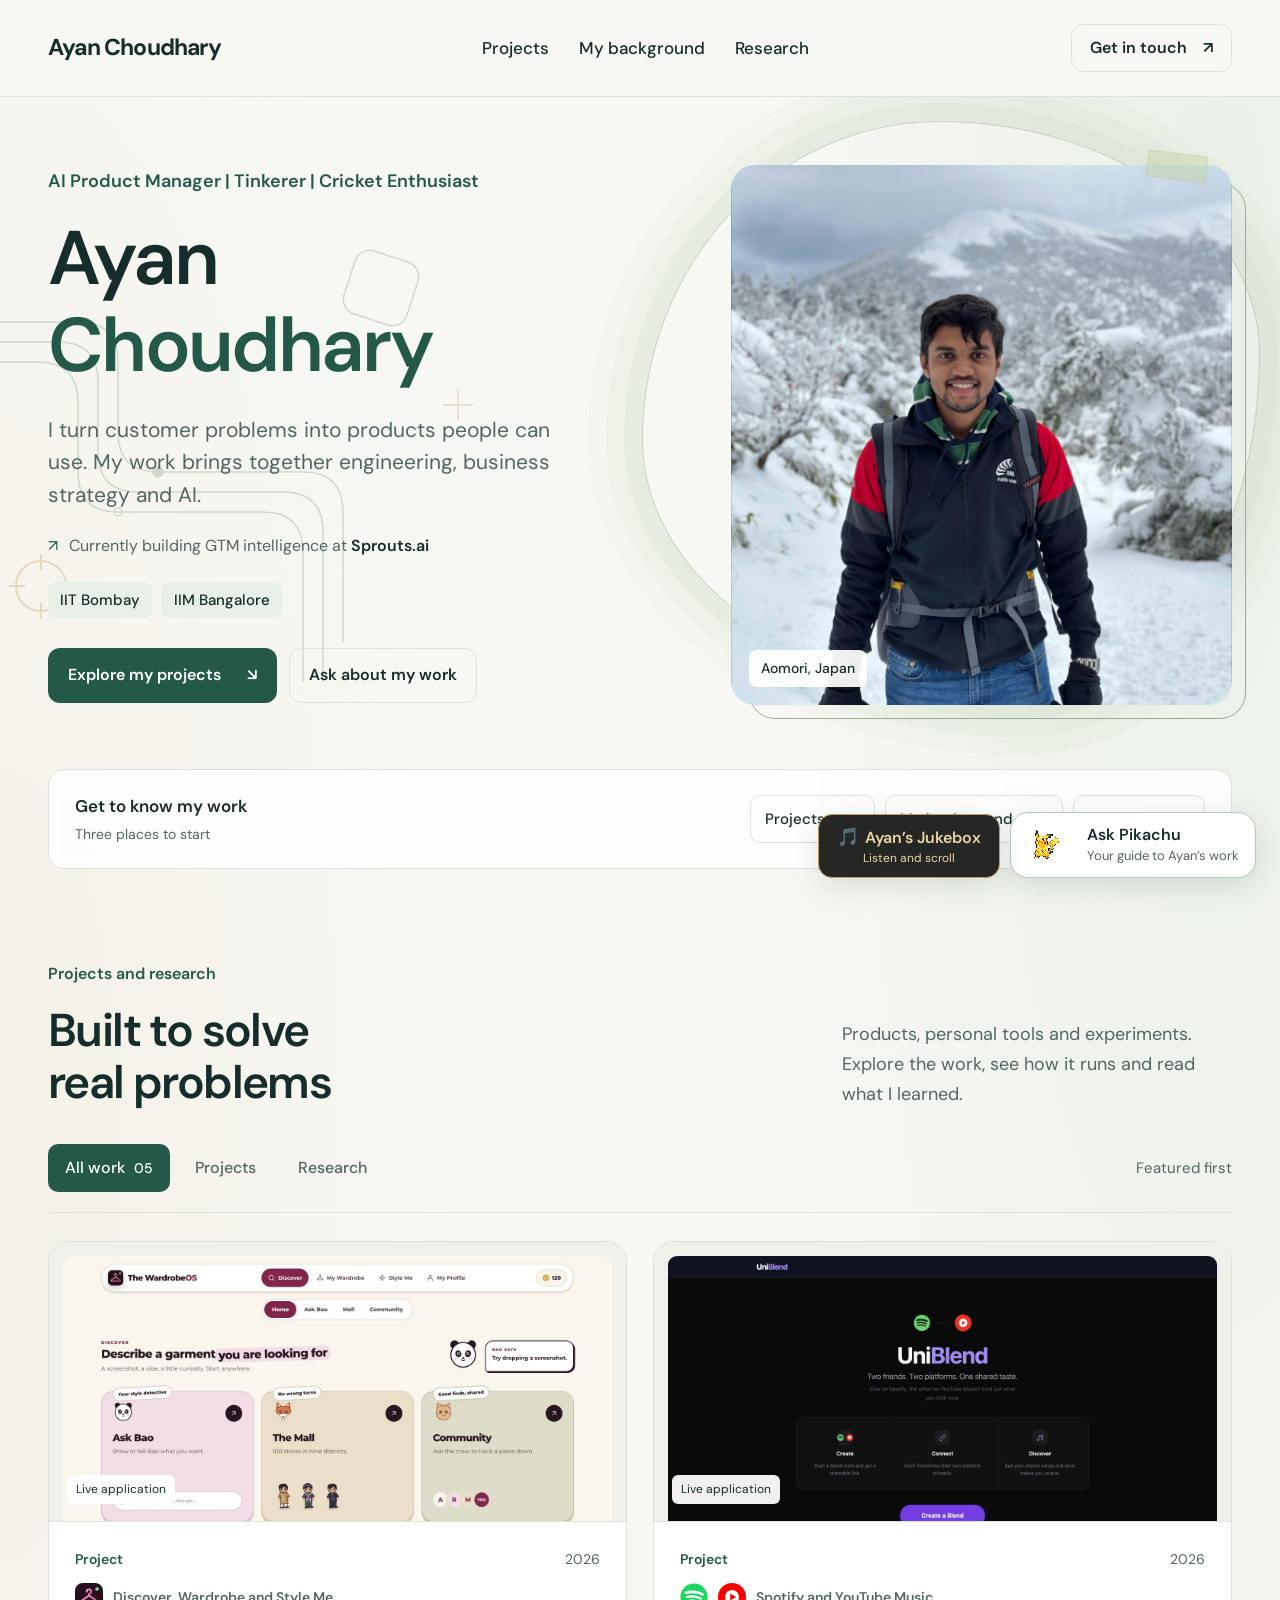
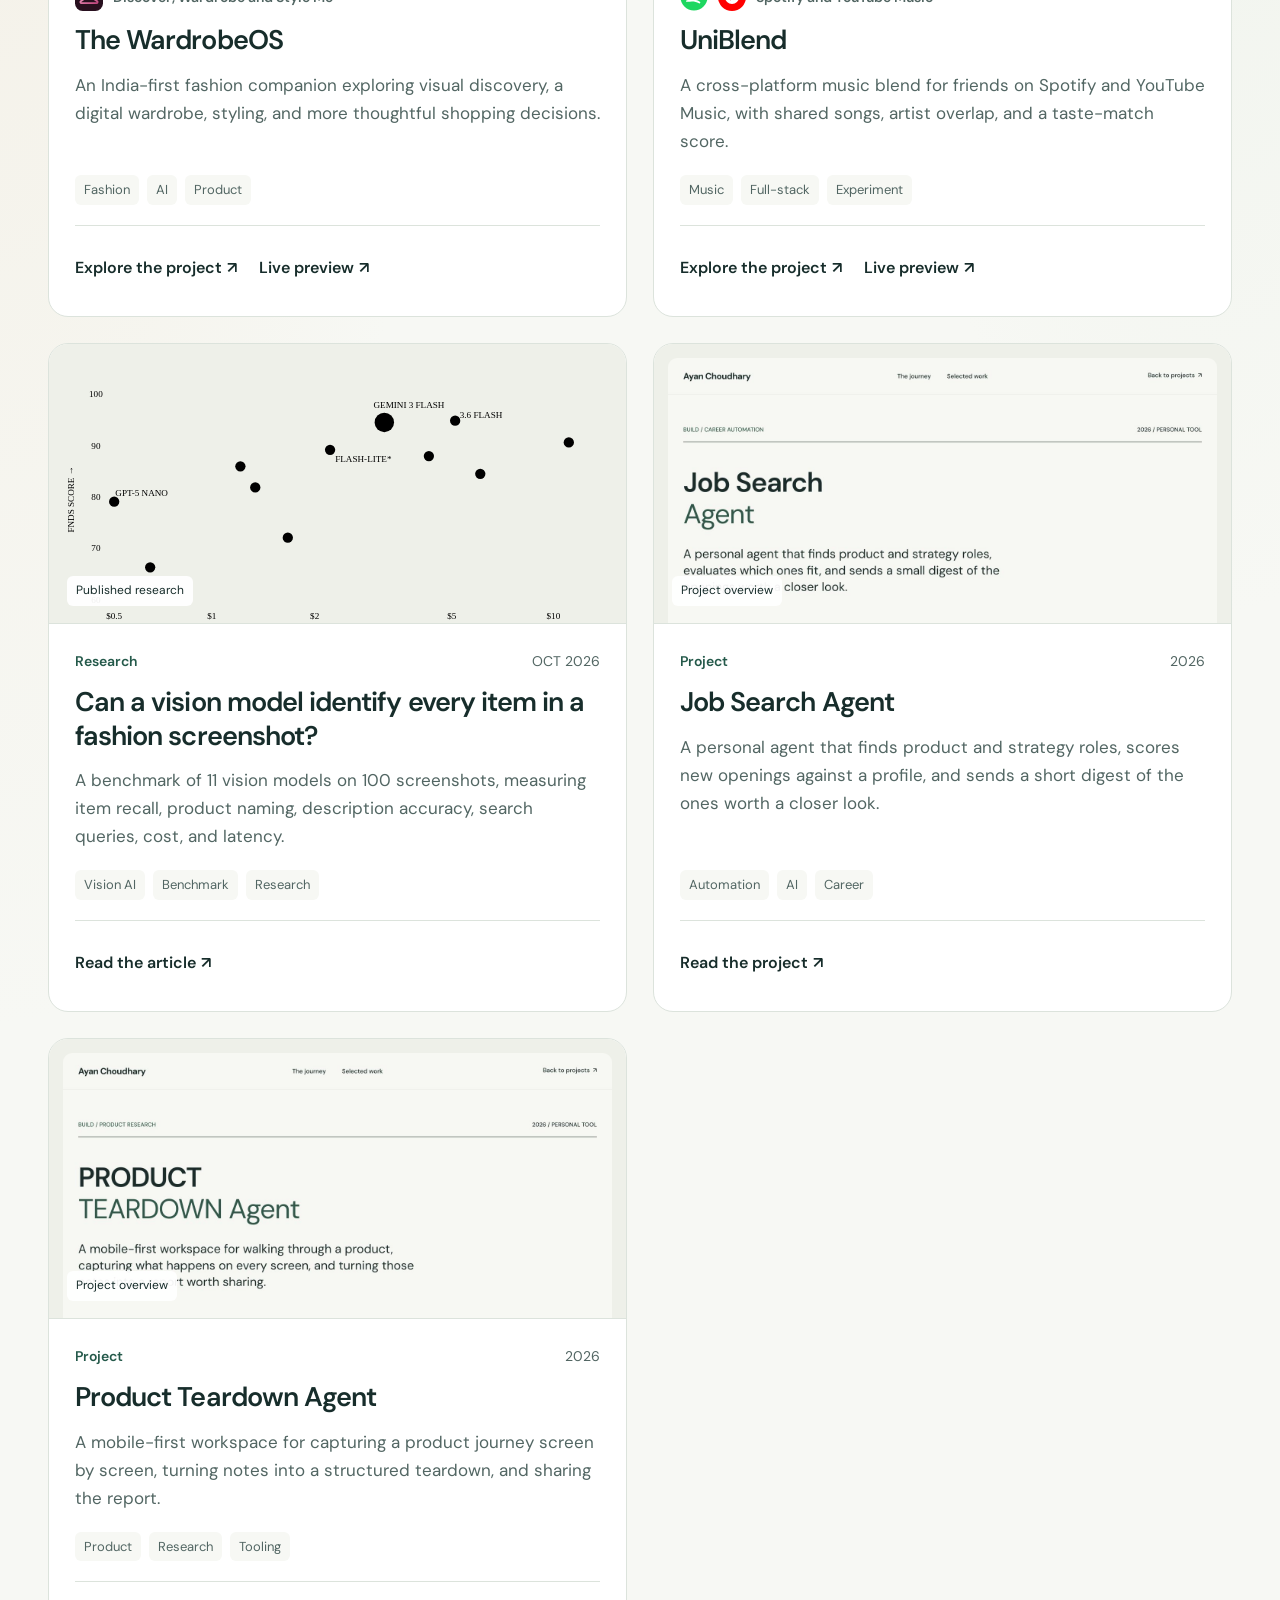
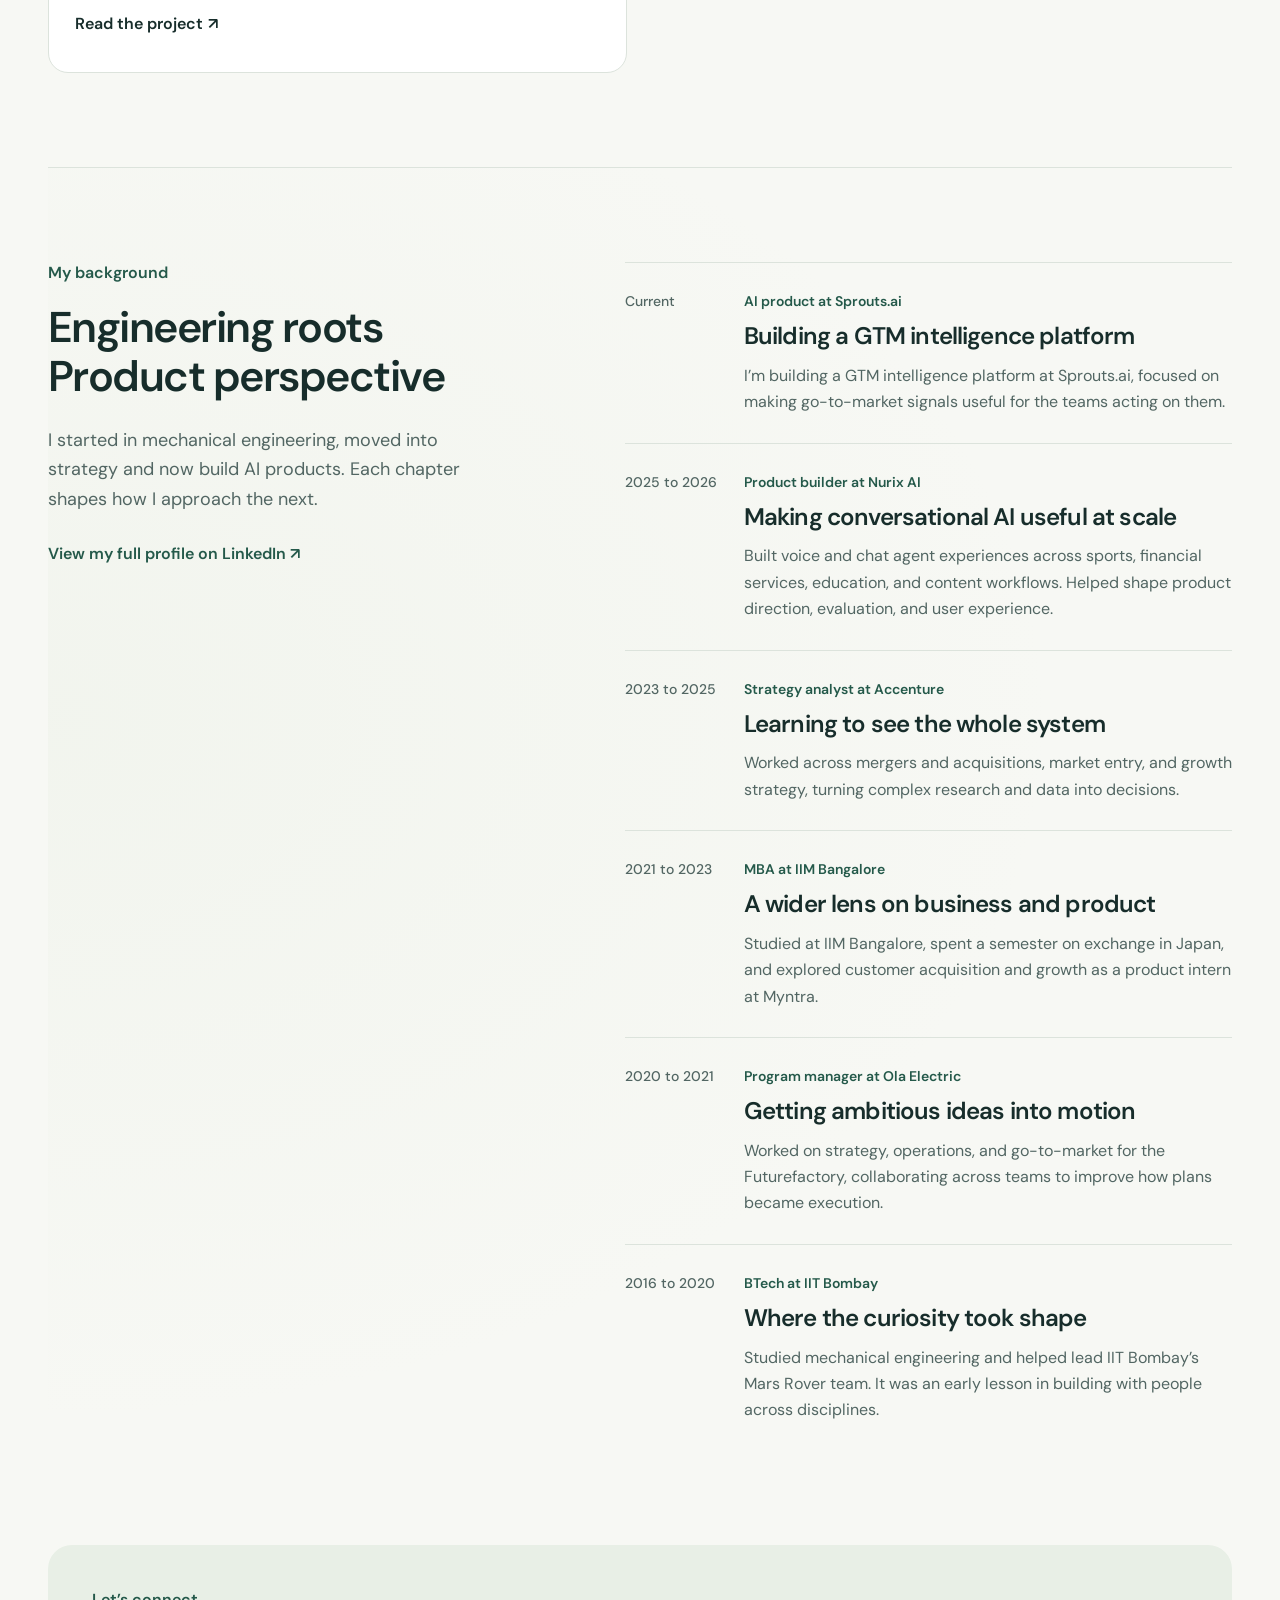
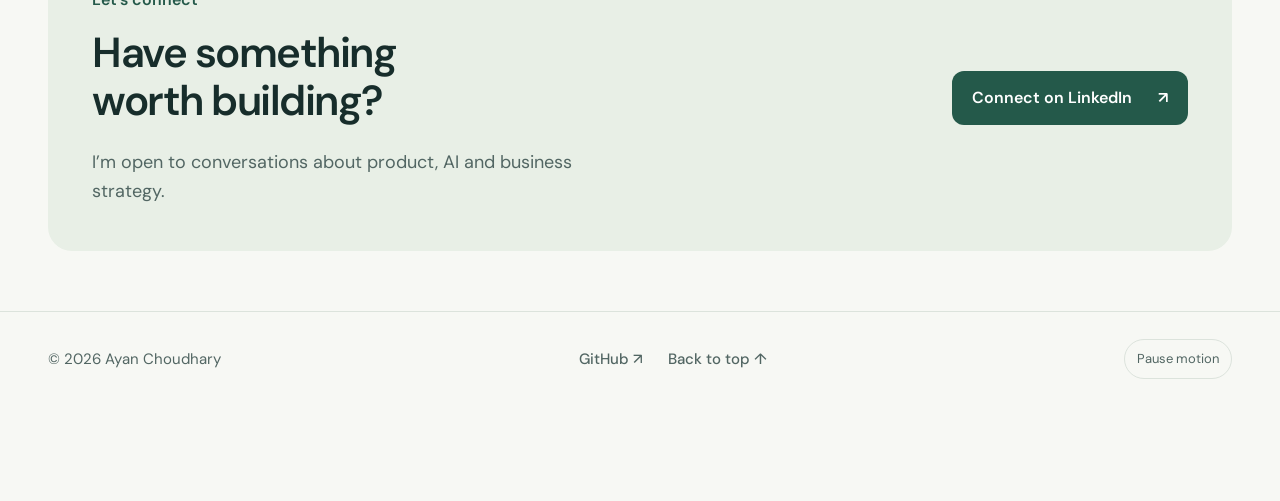
==== commit 897dbba1: "Name the listening dock Ayan’s Jukebox without crowding its controls" ====
--- a/index.html
+++ b/index.html
@@ -13,7 +13,7 @@
     <link rel="icon" href="assets/favicon.svg?v=2" type="image/svg+xml" />
     <link rel="stylesheet" href="fonts.css?v=1" />
     <link rel="stylesheet" href="portfolio.css?v=3" />
-    <link rel="stylesheet" href="guide.css?v=1" />
+    <link rel="stylesheet" href="guide.css?v=2" />
     <title>Ayan Choudhary | Product, AI & Strategy</title>
     <script src="feed.js?v=4" defer></script>
     <script src="script.js?v=5" defer></script>
@@ -22,7 +22,7 @@
     <script src="guide.js?v=1" defer></script>
     <script src="analytics.js?v=3" defer></script>
   <script defer src="music-catalog.js?v=1"></script>
-<script defer src="music.js?v=3"></script>
+<script defer src="music.js?v=4"></script>
 </head>
   <body class="portfolio">
     <a class="skip-link" href="#main">Skip to content</a>
--- a/portfolio.css
+++ b/portfolio.css
@@ -19,3 +19,4 @@
 
 .hero:after{left:-65px;top:105px;width:640px;height:480px;background:url('assets/hero-lines.svg') center/contain no-repeat;mask-image:linear-gradient(90deg,#000, #000 70%,transparent);opacity:.28;animation:landscape-drift 22s ease-in-out infinite alternate-reverse}.hero-role,.hero h1,.hero-intro,.current-role{position:relative}.hero:before{border-color:#9bae9680;box-shadow:0 0 0 18px #a7ba9c18,0 0 0 36px #a7ba9c14,0 0 0 54px #a7ba9c10}
 @media(max-width:650px){.hero:after{left:-18px;top:380px;width:340px;height:320px;opacity:.22}}
+@media(max-width:650px){.hero:after{left:0;width:min(340px,100%)}}
--- a/guide.css
+++ b/guide.css
@@ -26,3 +26,5 @@
 @media(max-width:650px){.music-panel.is-minimized{width:calc(100% - 24px);bottom:86px}.guide-header strong{font-size:14px}.guide-header small{font-size:12px}.guide-header .guide-avatar{width:36px;height:36px}.guide-header{padding:10px 8px;gap:5px}}
 
 .music-panel.is-tucked{visibility:hidden;pointer-events:none}
+
+.music-launcher-title{display:flex;align-items:center;justify-content:center;gap:6px;white-space:nowrap}.music-launcher-title>span{font-size:18px;line-height:1}.music-launcher small{margin-top:2px}@media(max-width:360px){.music-launcher-title{font-size:12px;gap:3px}.music-launcher-title>span{font-size:14px}}
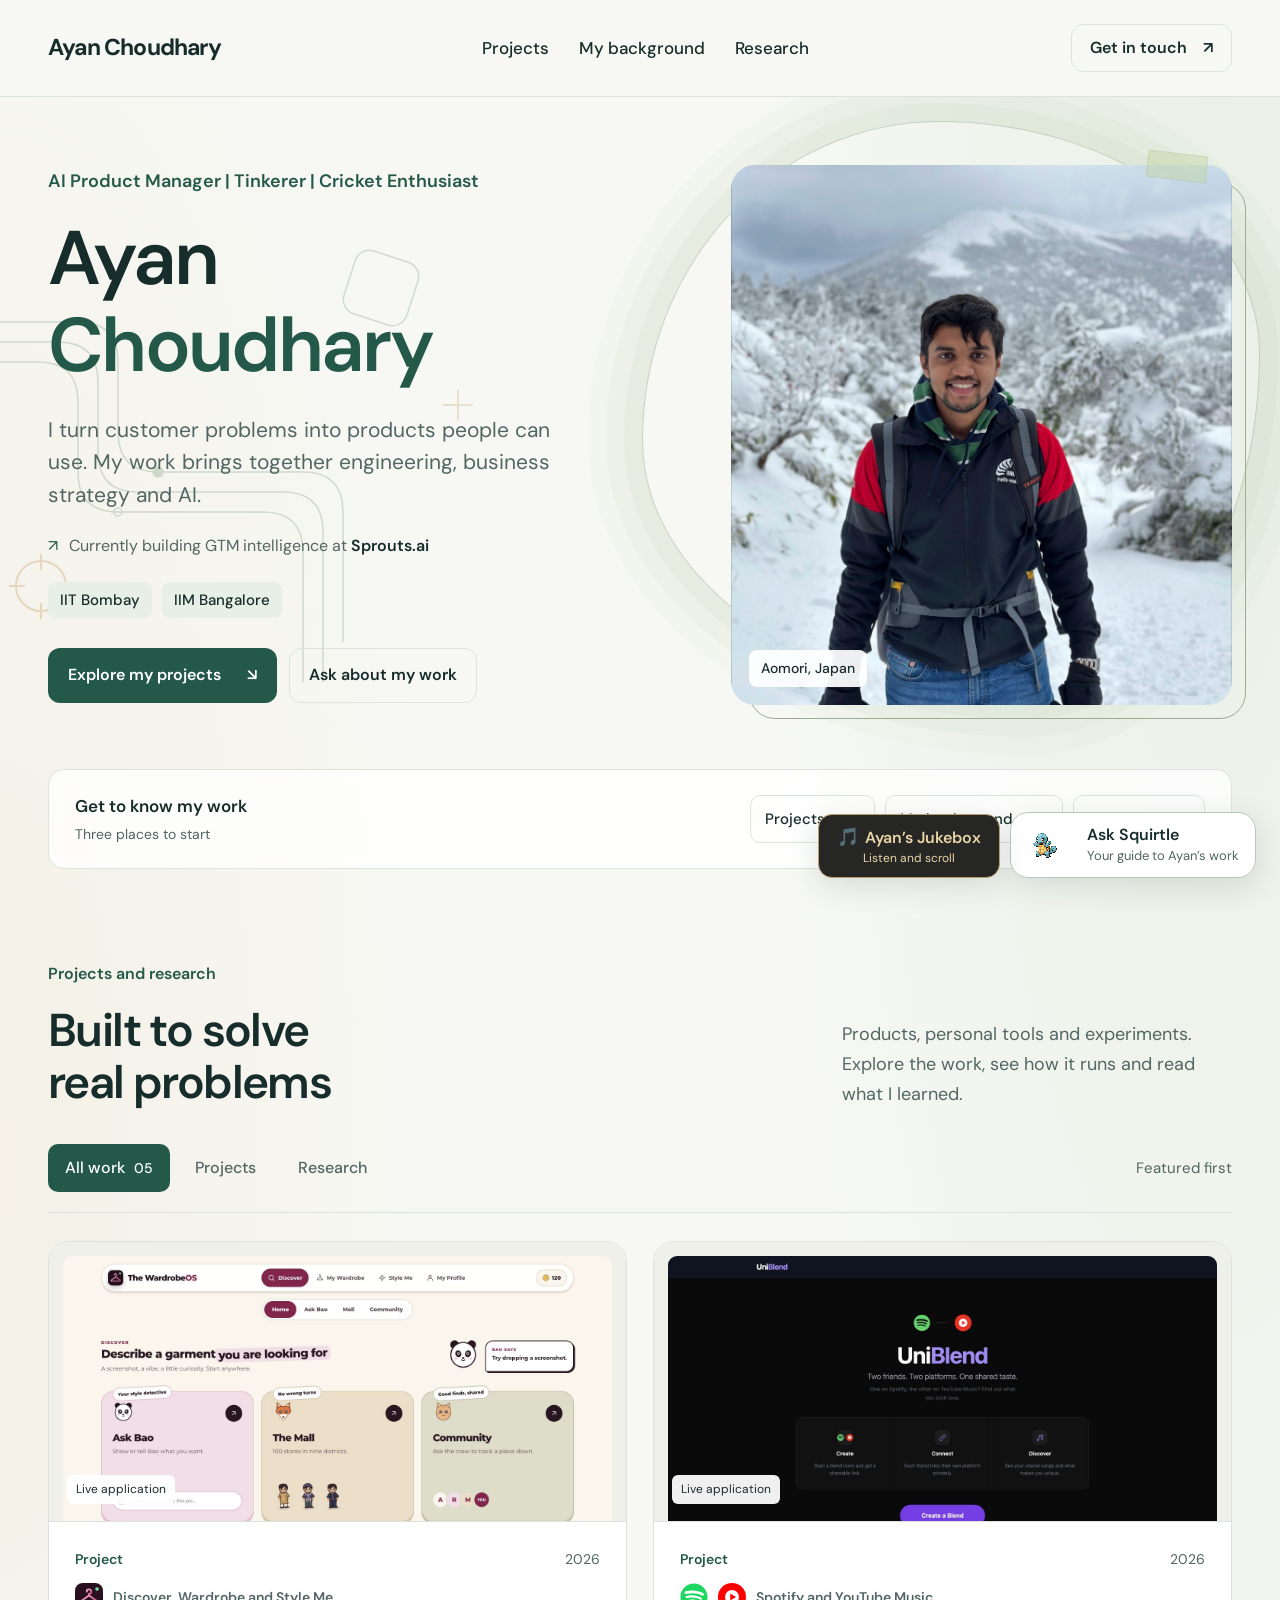
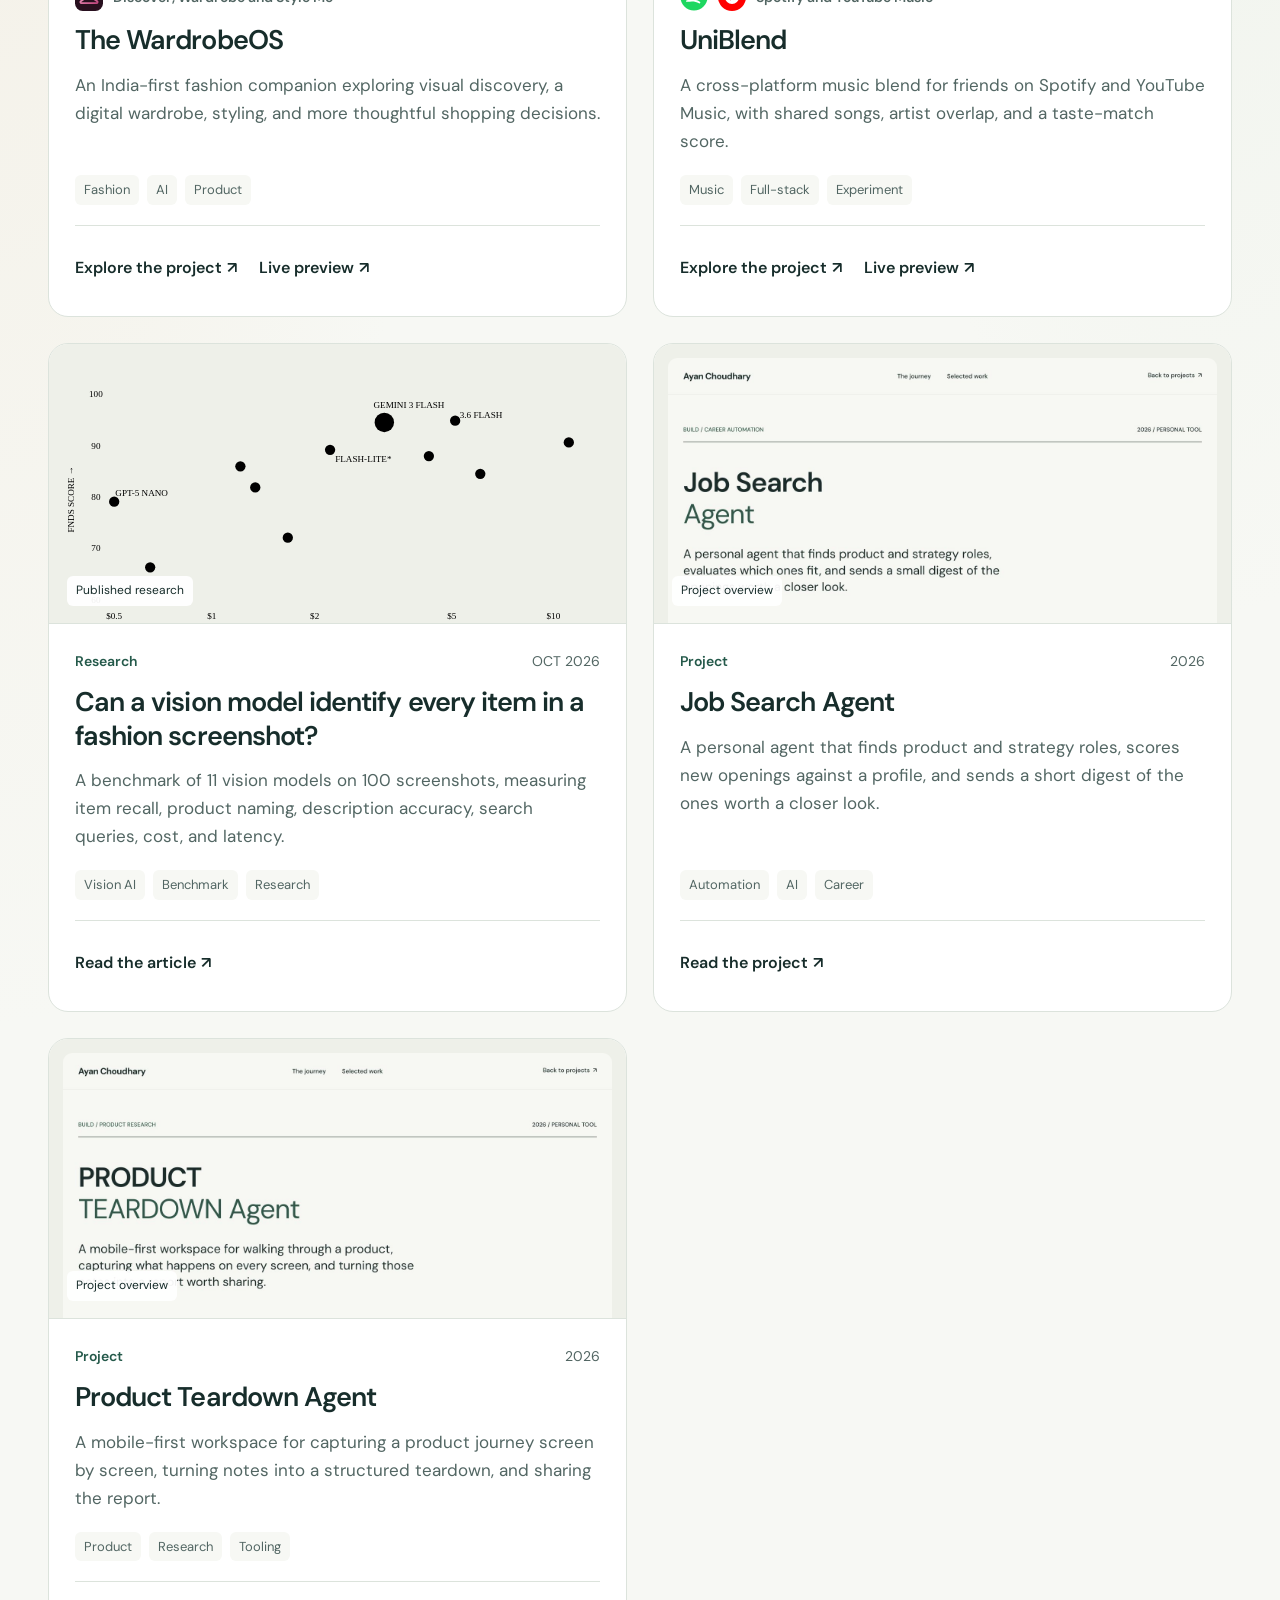
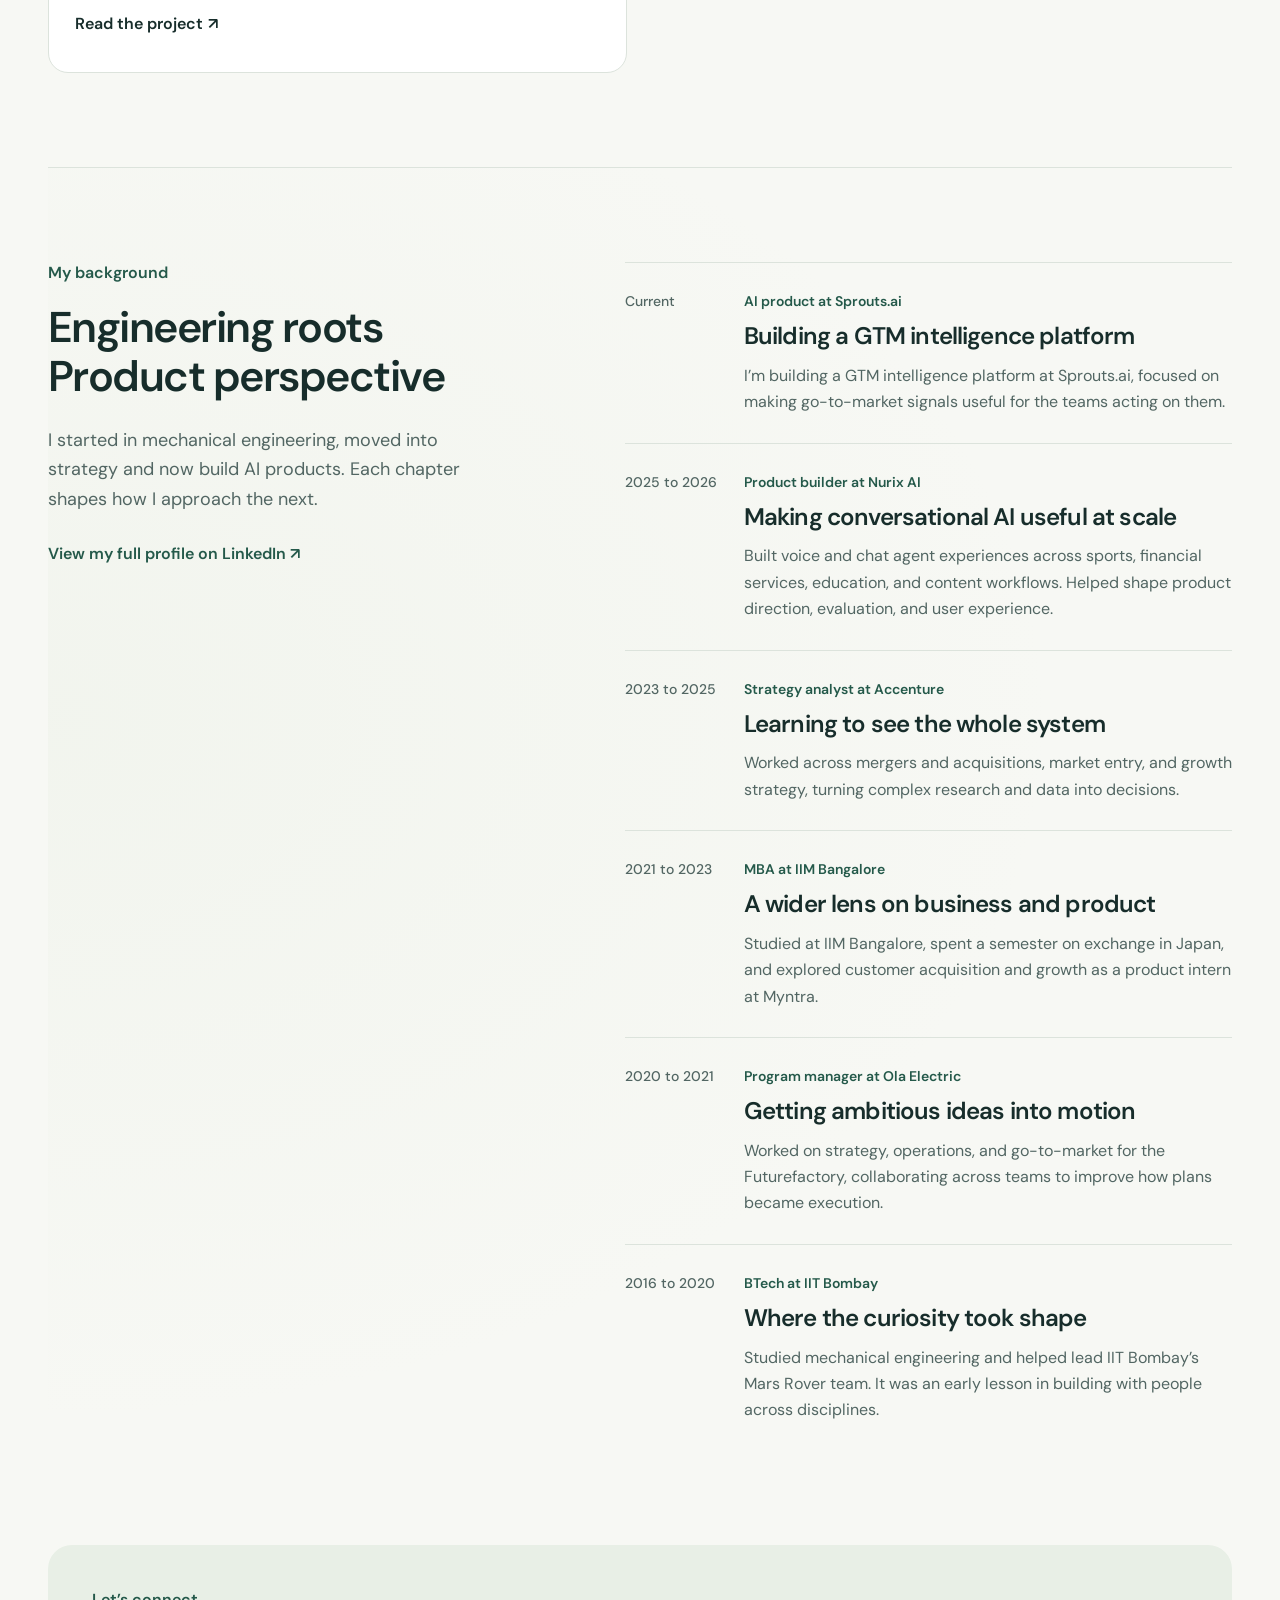
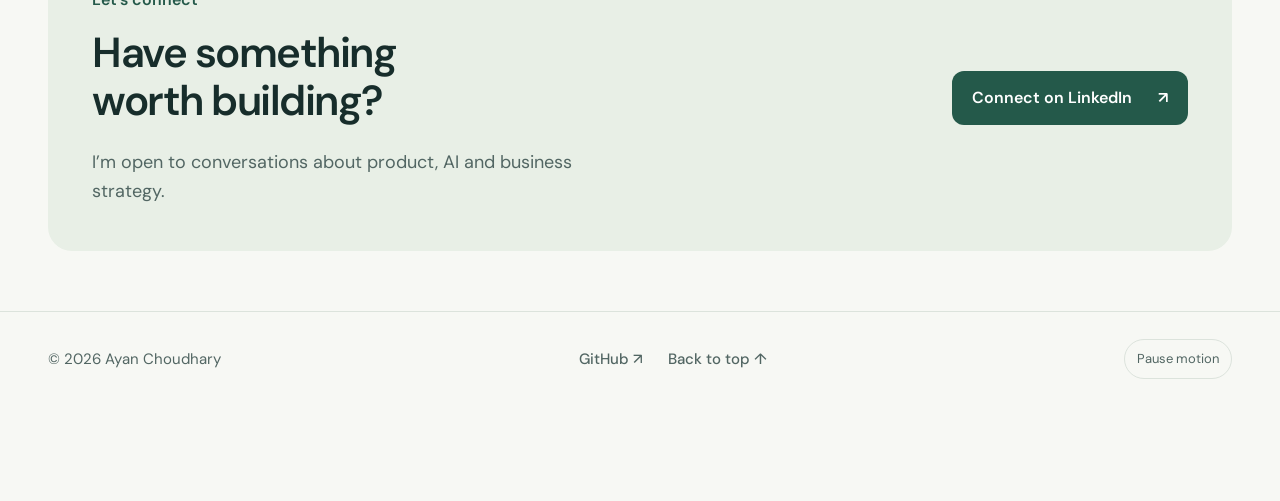
==== commit d6665859: "Ground profile-guide answers in verified LinkedIn experience and education" ====
--- a/index.html
+++ b/index.html
@@ -17,8 +17,8 @@
     <title>Ayan Choudhary | Product, AI & Strategy</title>
     <script src="feed.js?v=4" defer></script>
     <script src="script.js?v=5" defer></script>
-    <script src="knowledge.js?v=1" defer></script>
-    <script src="guide-answer.js?v=1" defer></script>
+    <script src="knowledge.js?v=2" defer></script>
+    <script src="guide-answer.js?v=2" defer></script>
     <script src="guide.js?v=1" defer></script>
     <script src="analytics.js?v=3" defer></script>
   <script defer src="music-catalog.js?v=1"></script>
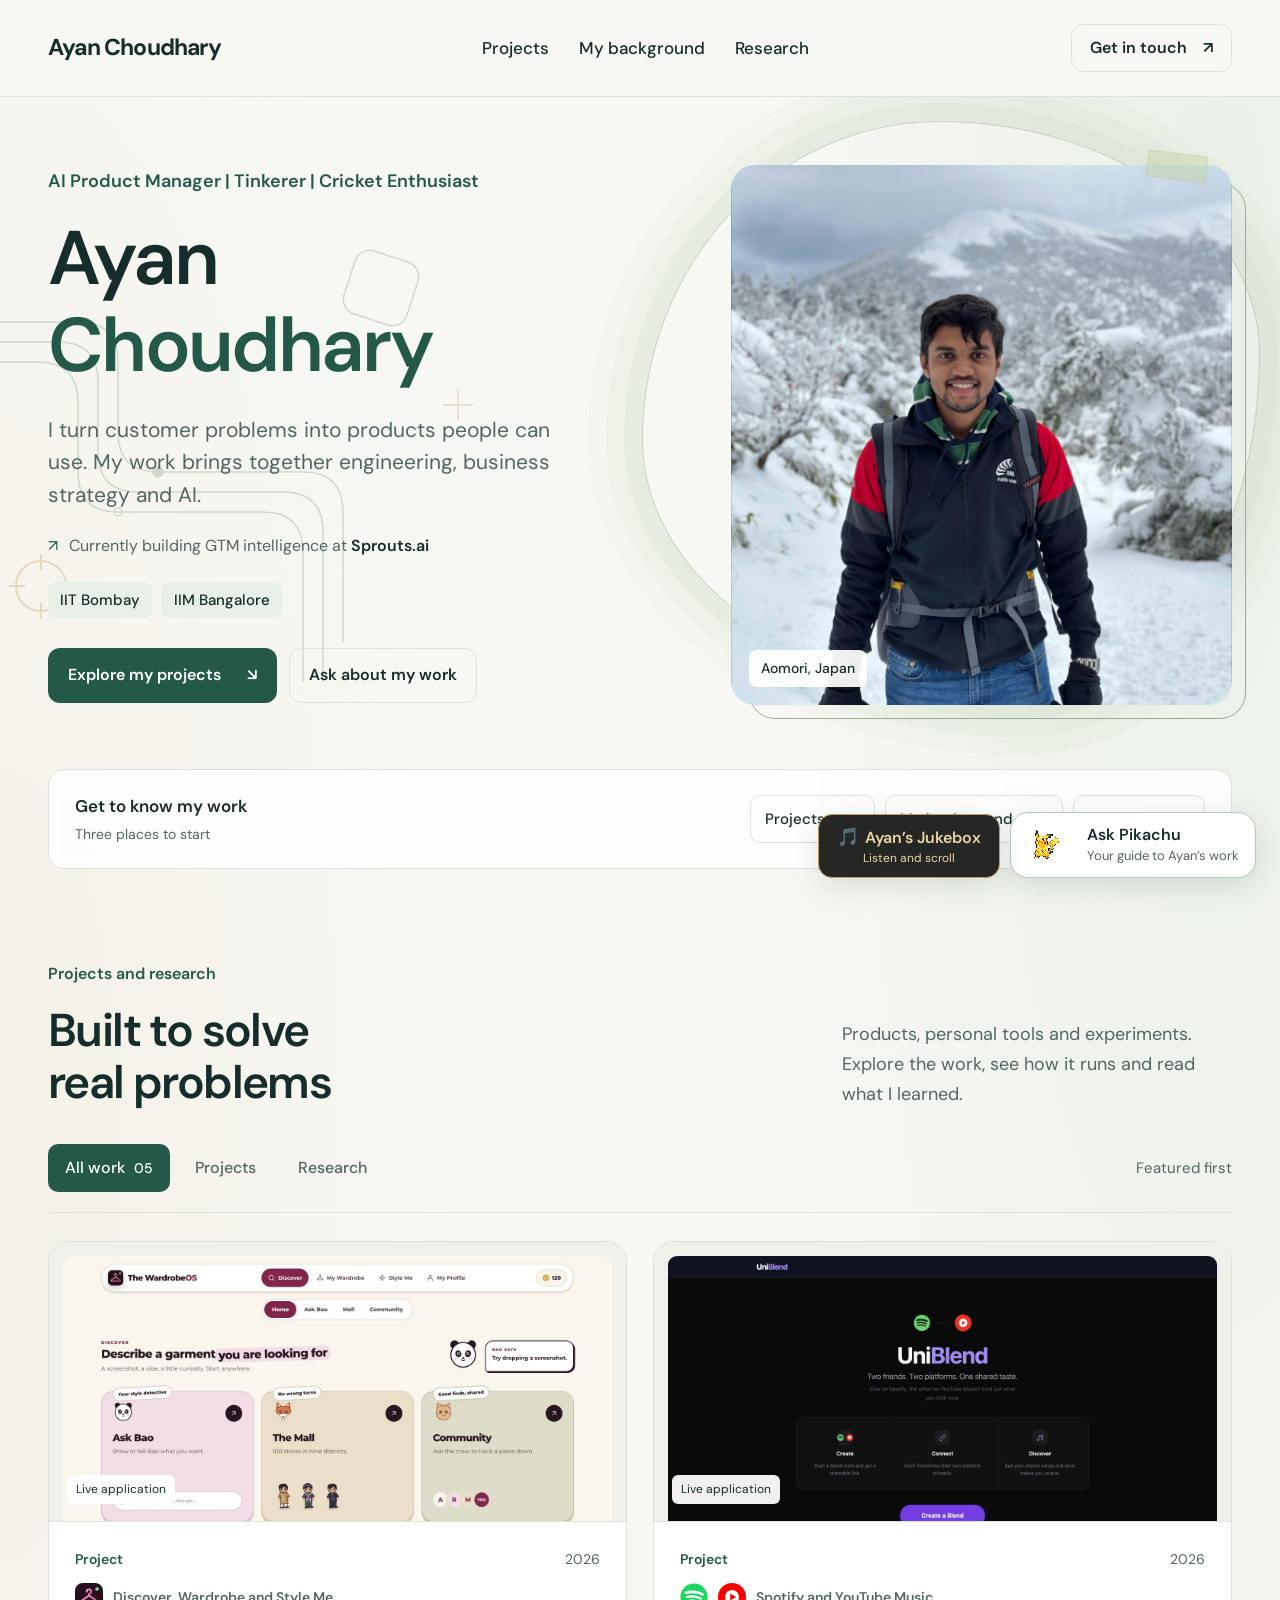
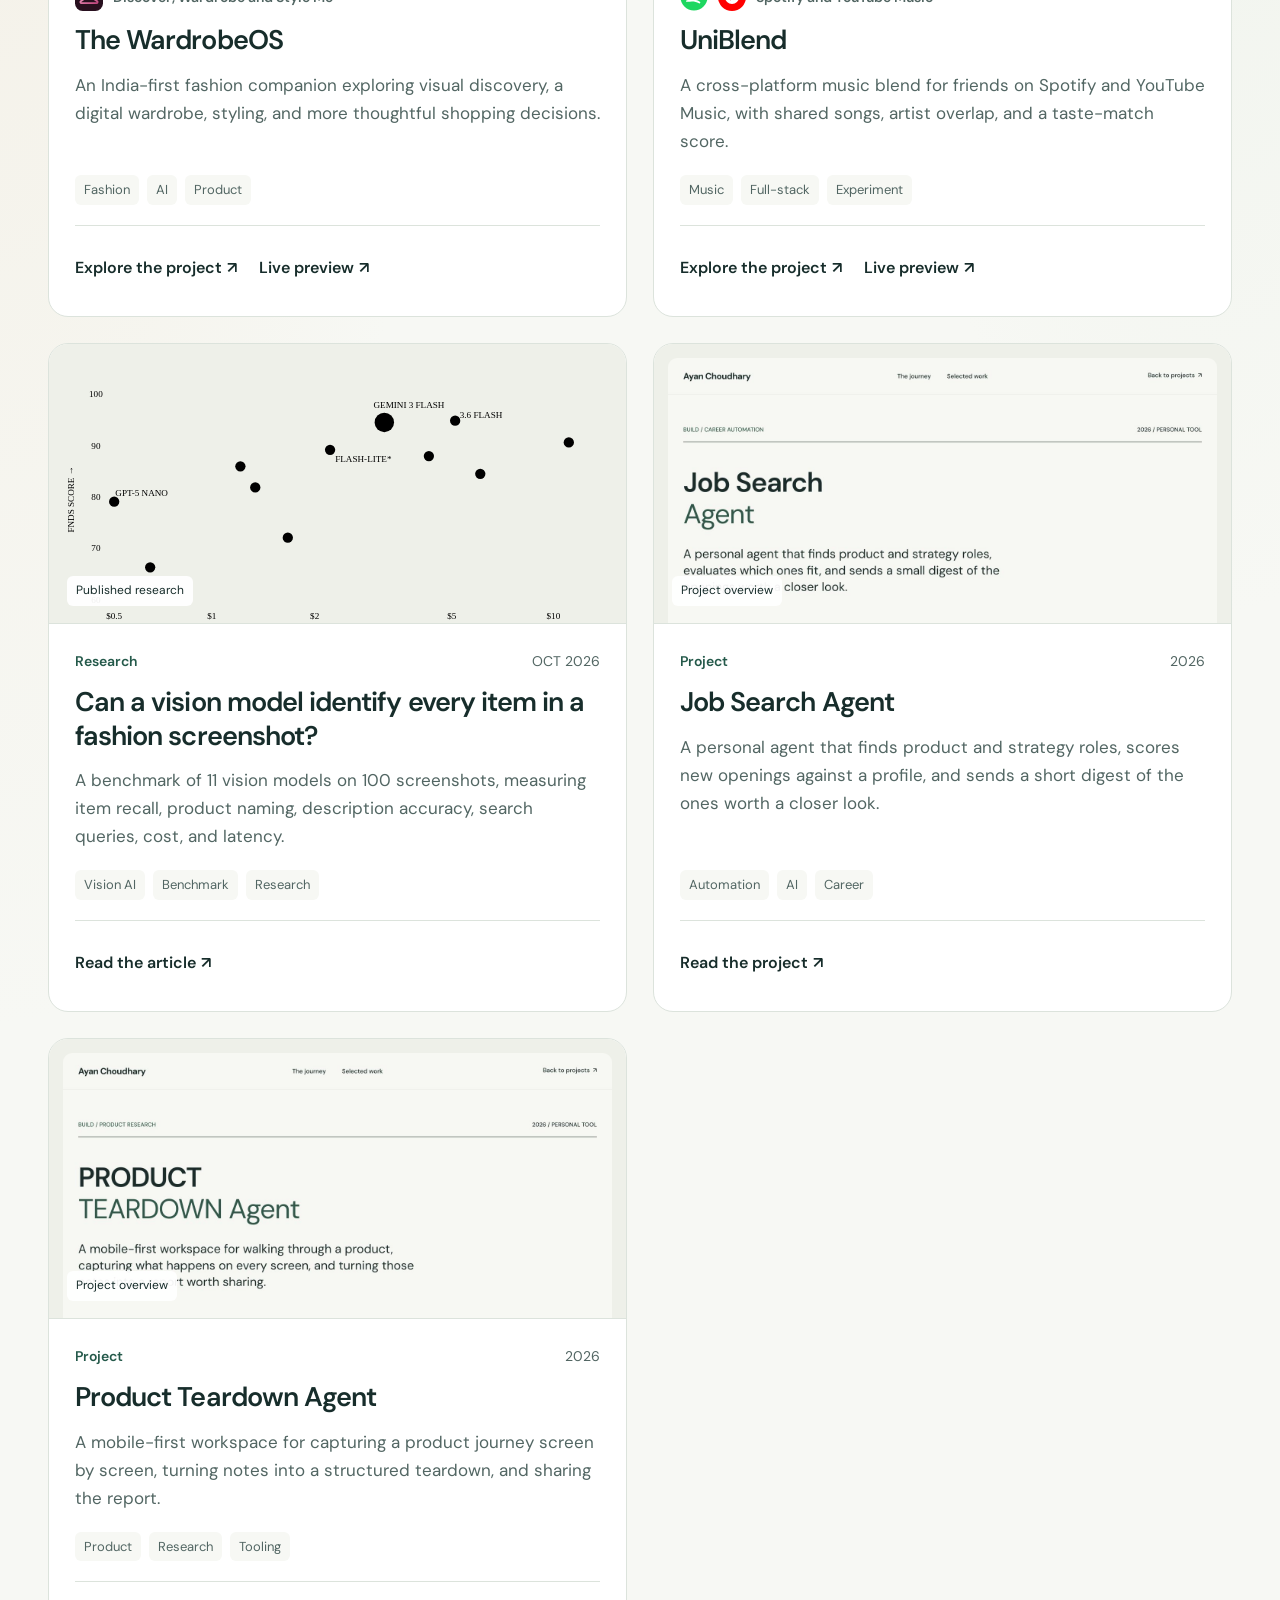
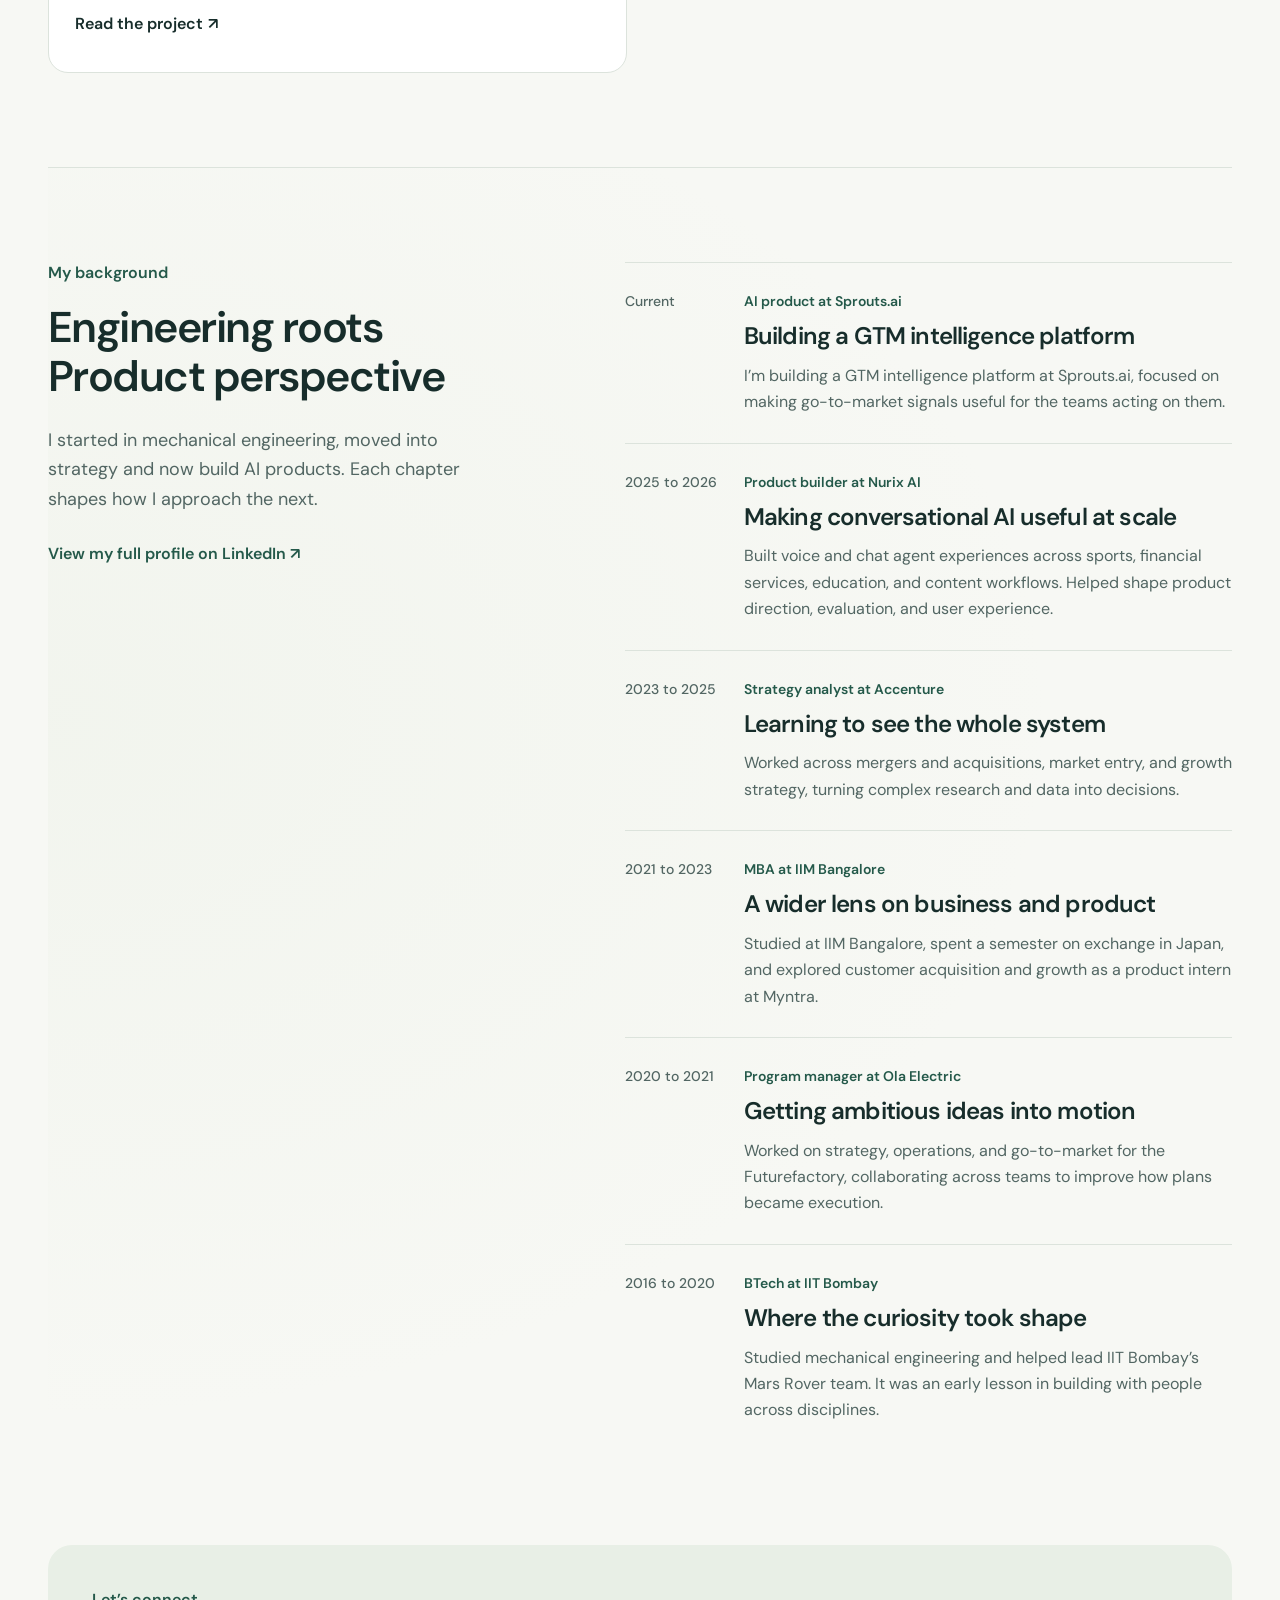
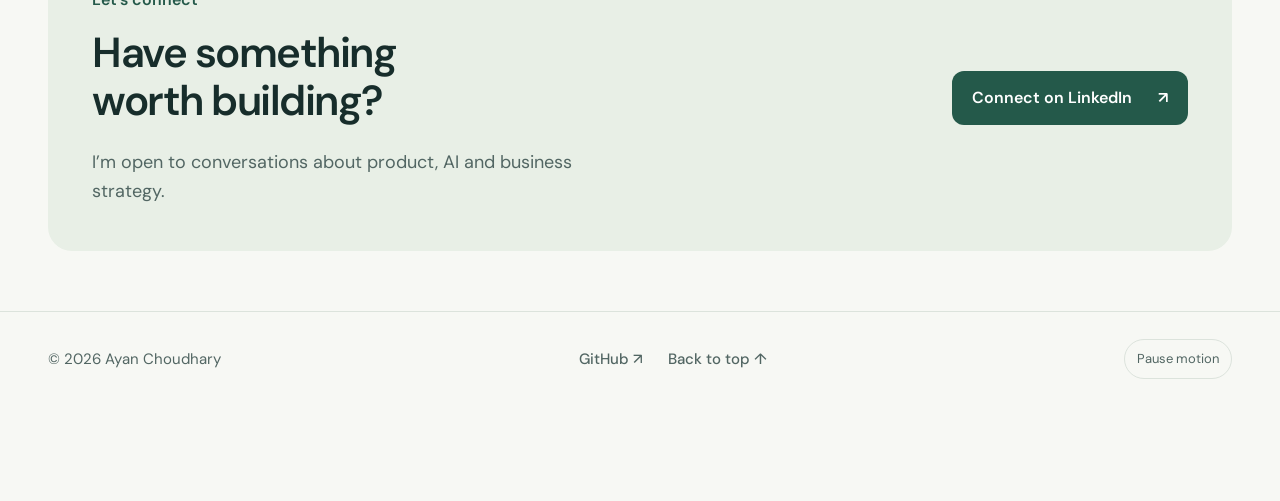
==== commit 3e3eaa13: "Give mobile conversations full-screen space and paced response reveals" ====
--- a/index.html
+++ b/index.html
@@ -13,13 +13,14 @@
     <link rel="icon" href="assets/favicon.svg?v=2" type="image/svg+xml" />
     <link rel="stylesheet" href="fonts.css?v=1" />
     <link rel="stylesheet" href="portfolio.css?v=3" />
-    <link rel="stylesheet" href="guide.css?v=2" />
+    <link rel="stylesheet" href="guide.css?v=3" />
     <title>Ayan Choudhary | Product, AI & Strategy</title>
     <script src="feed.js?v=4" defer></script>
     <script src="script.js?v=5" defer></script>
     <script src="knowledge.js?v=2" defer></script>
     <script src="guide-answer.js?v=2" defer></script>
-    <script src="guide.js?v=1" defer></script>
+    <script src="reply-animation.js?v=1" defer></script>
+    <script src="guide.js?v=2" defer></script>
     <script src="analytics.js?v=3" defer></script>
   <script defer src="music-catalog.js?v=1"></script>
 <script defer src="music.js?v=4"></script>
--- a/guide.css
+++ b/guide.css
@@ -28,3 +28,7 @@
 .music-panel.is-tucked{visibility:hidden;pointer-events:none}
 
 .music-launcher-title{display:flex;align-items:center;justify-content:center;gap:6px;white-space:nowrap}.music-launcher-title>span{font-size:18px;line-height:1}.music-launcher small{margin-top:2px}@media(max-width:360px){.music-launcher-title{font-size:12px;gap:3px}.music-launcher-title>span{font-size:14px}}
+
+.guide-header,.guide-tools,.guide-form{flex-shrink:0}.guide-log{min-height:0;overscroll-behavior:contain}.guide-message.is-thinking{color:var(--muted)}.guide-message.is-thinking p:after{content:'';display:inline-block;width:6px;height:6px;border-radius:50%;background:var(--accent);margin-left:9px;animation:guide-thinking 1s ease-in-out infinite}.guide-message.is-typing p:after{content:'';display:inline-block;width:2px;height:1em;background:var(--accent);margin-left:2px;vertical-align:middle;animation:guide-caret .7s steps(2) infinite}.guide-prompts button:disabled{opacity:.55;cursor:wait}@keyframes guide-thinking{50%{opacity:.3;transform:translateY(-3px)}}@keyframes guide-caret{50%{opacity:0}}
+@media(max-width:650px){body.guide-open{overflow:hidden}.guide-panel{inset:auto 0 0;top:var(--guide-top,0px);width:100%;height:var(--guide-height,100dvh);max-height:none;border:0;border-radius:0;z-index:100;padding-top:env(safe-area-inset-top);padding-bottom:env(safe-area-inset-bottom);box-shadow:none}.guide-header{padding:14px 16px;gap:10px}.guide-header strong{font-size:17px}.guide-header small{font-size:13px}.guide-header .guide-avatar{width:48px;height:48px}.guide-header .guide-close,.guide-minimize{width:40px;height:40px}.guide-tools{padding:10px 16px}.guide-log{padding:18px 16px;gap:16px}.guide-form{padding:12px 16px}.guide-form label{font-size:13px}.guide-note{font-size:11px!important;line-height:1.4}.guide-picker{max-height:220px}.guide-open .guide-launcher{visibility:hidden}}
+@media(prefers-reduced-motion:reduce){.guide-message.is-thinking p:after,.guide-message.is-typing p:after{animation:none}}
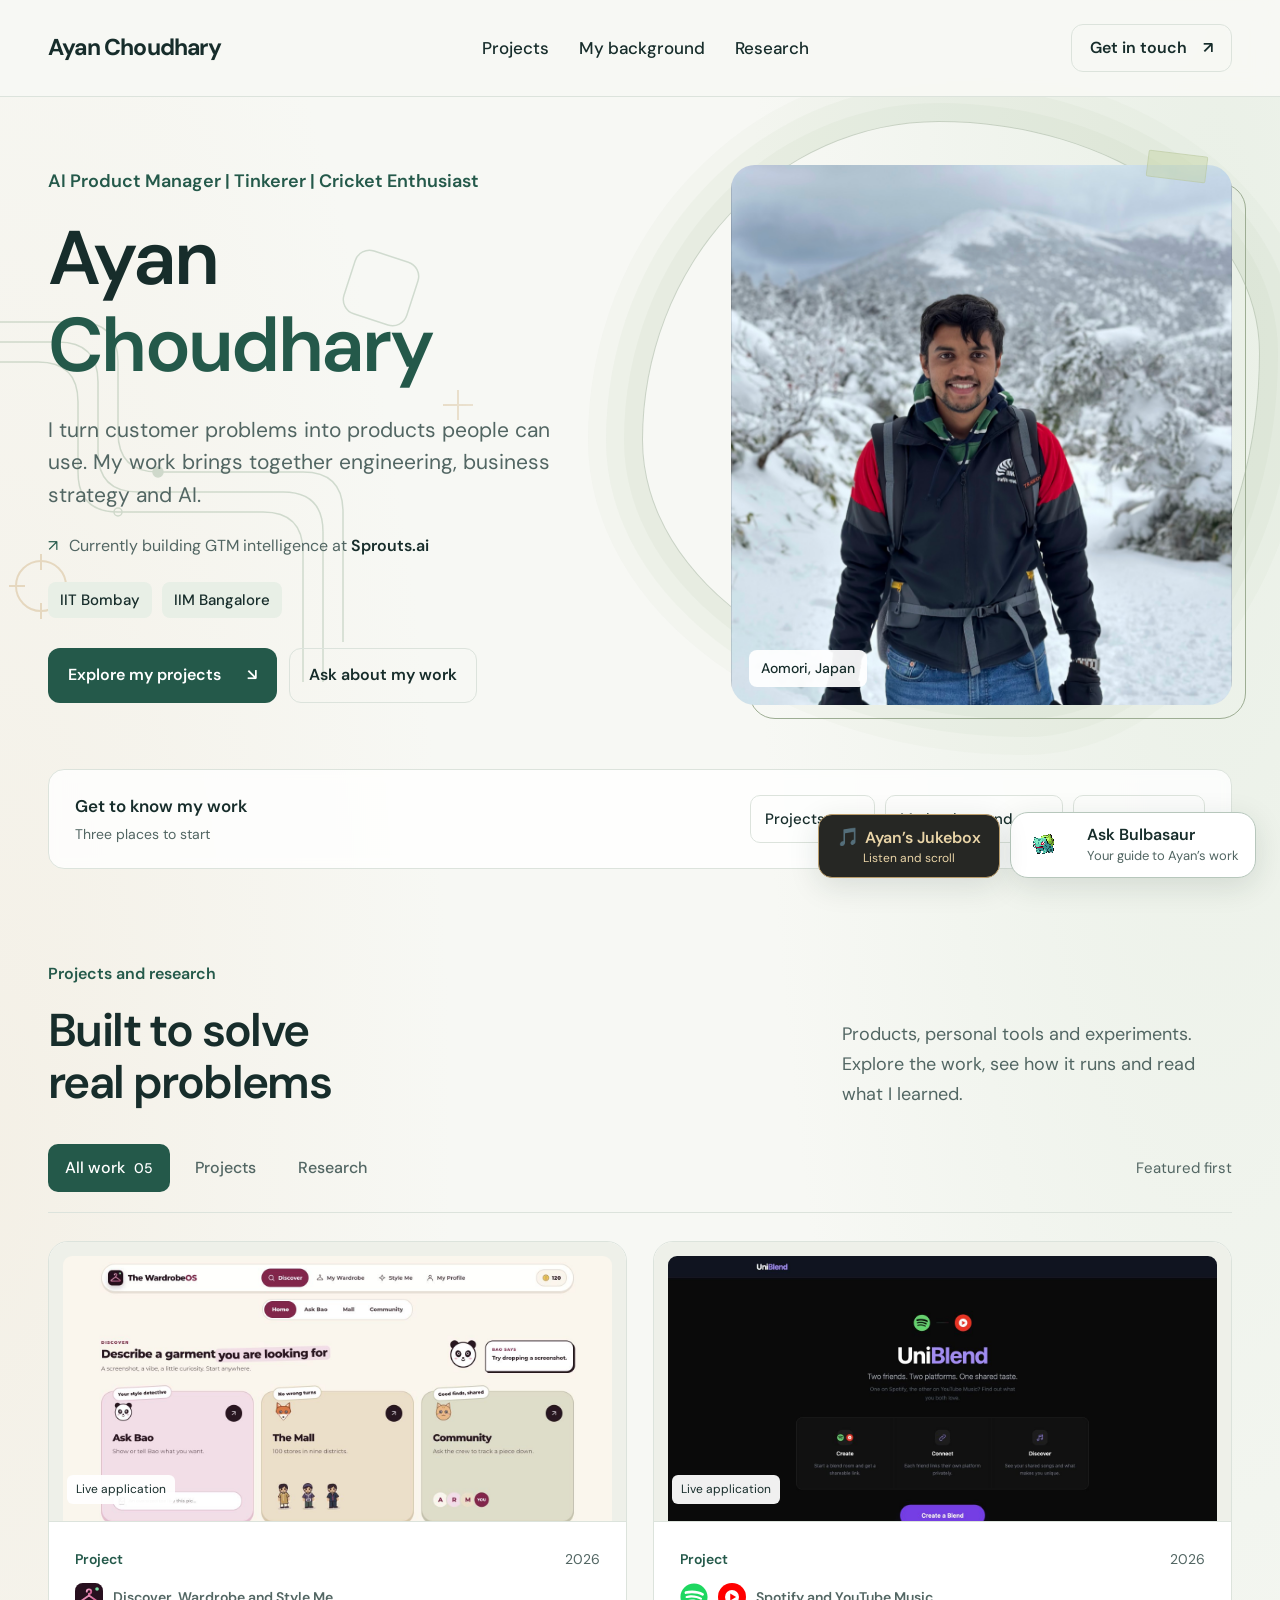
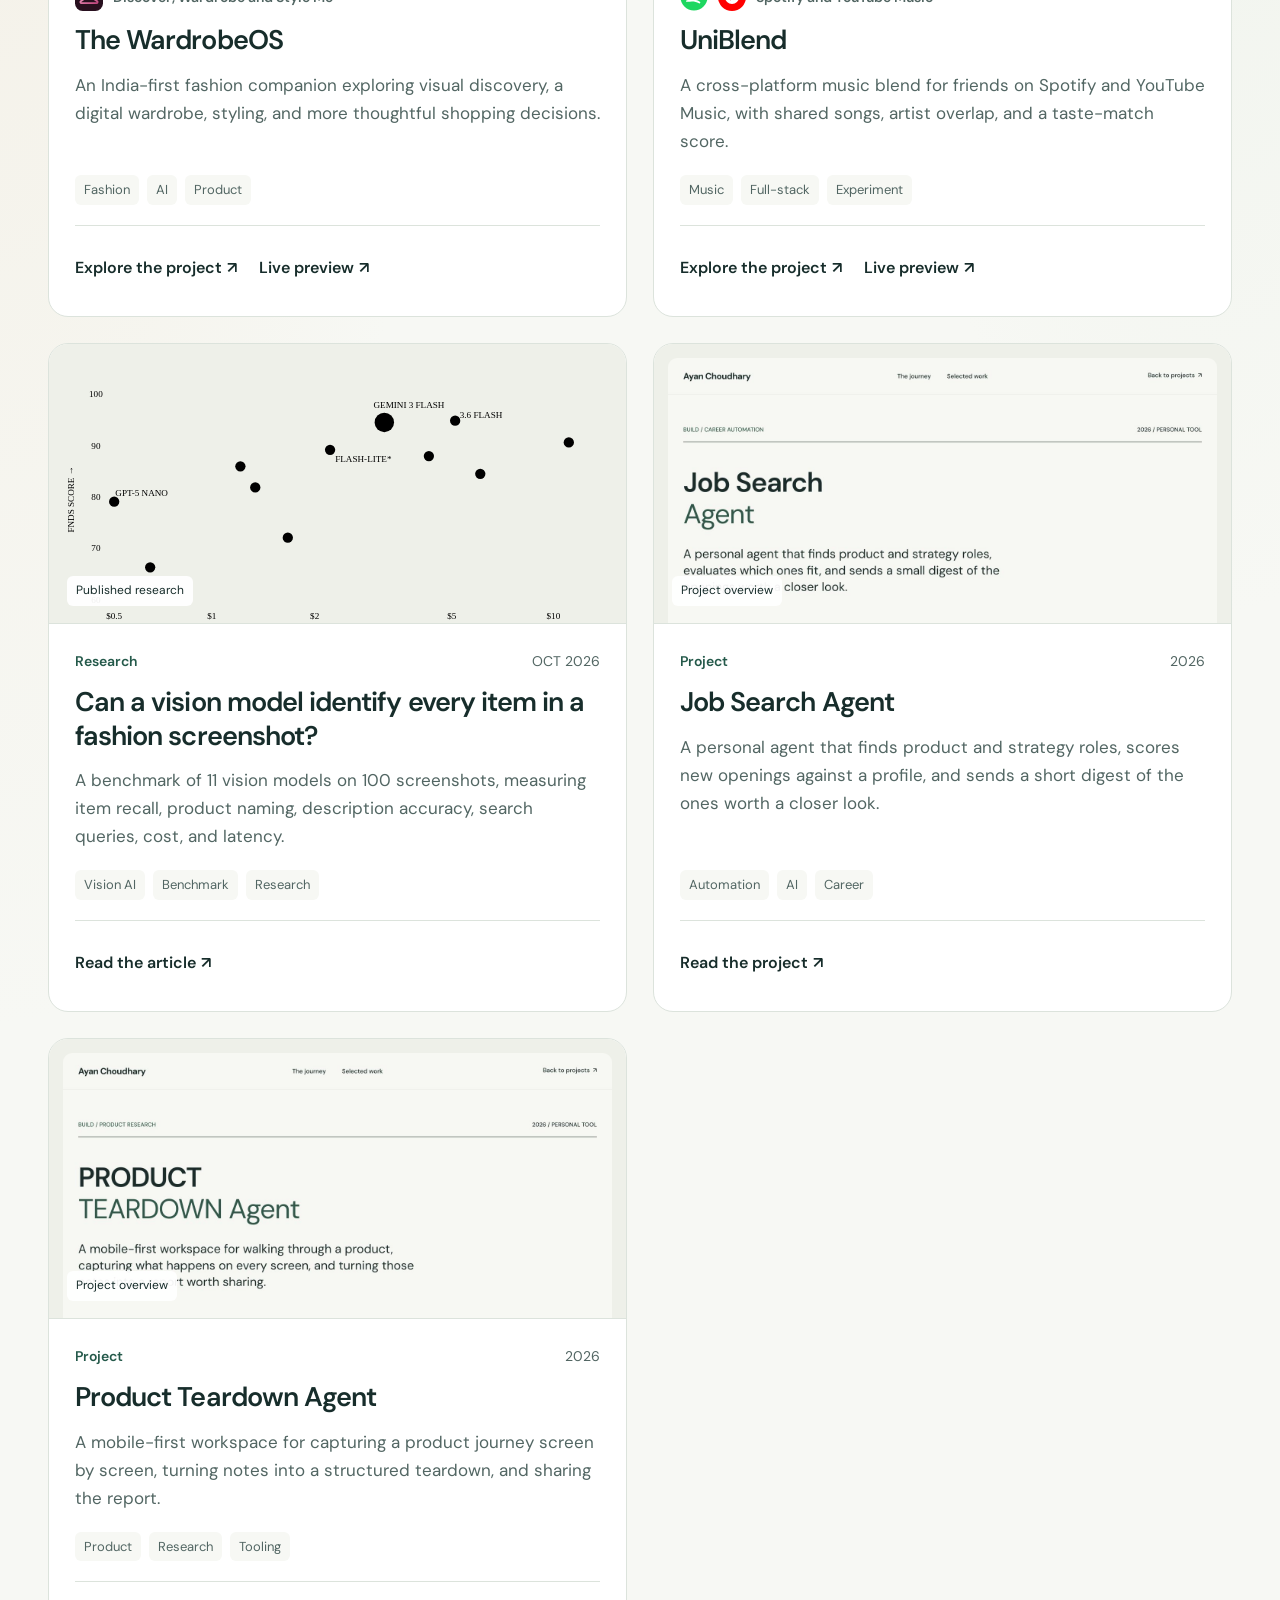
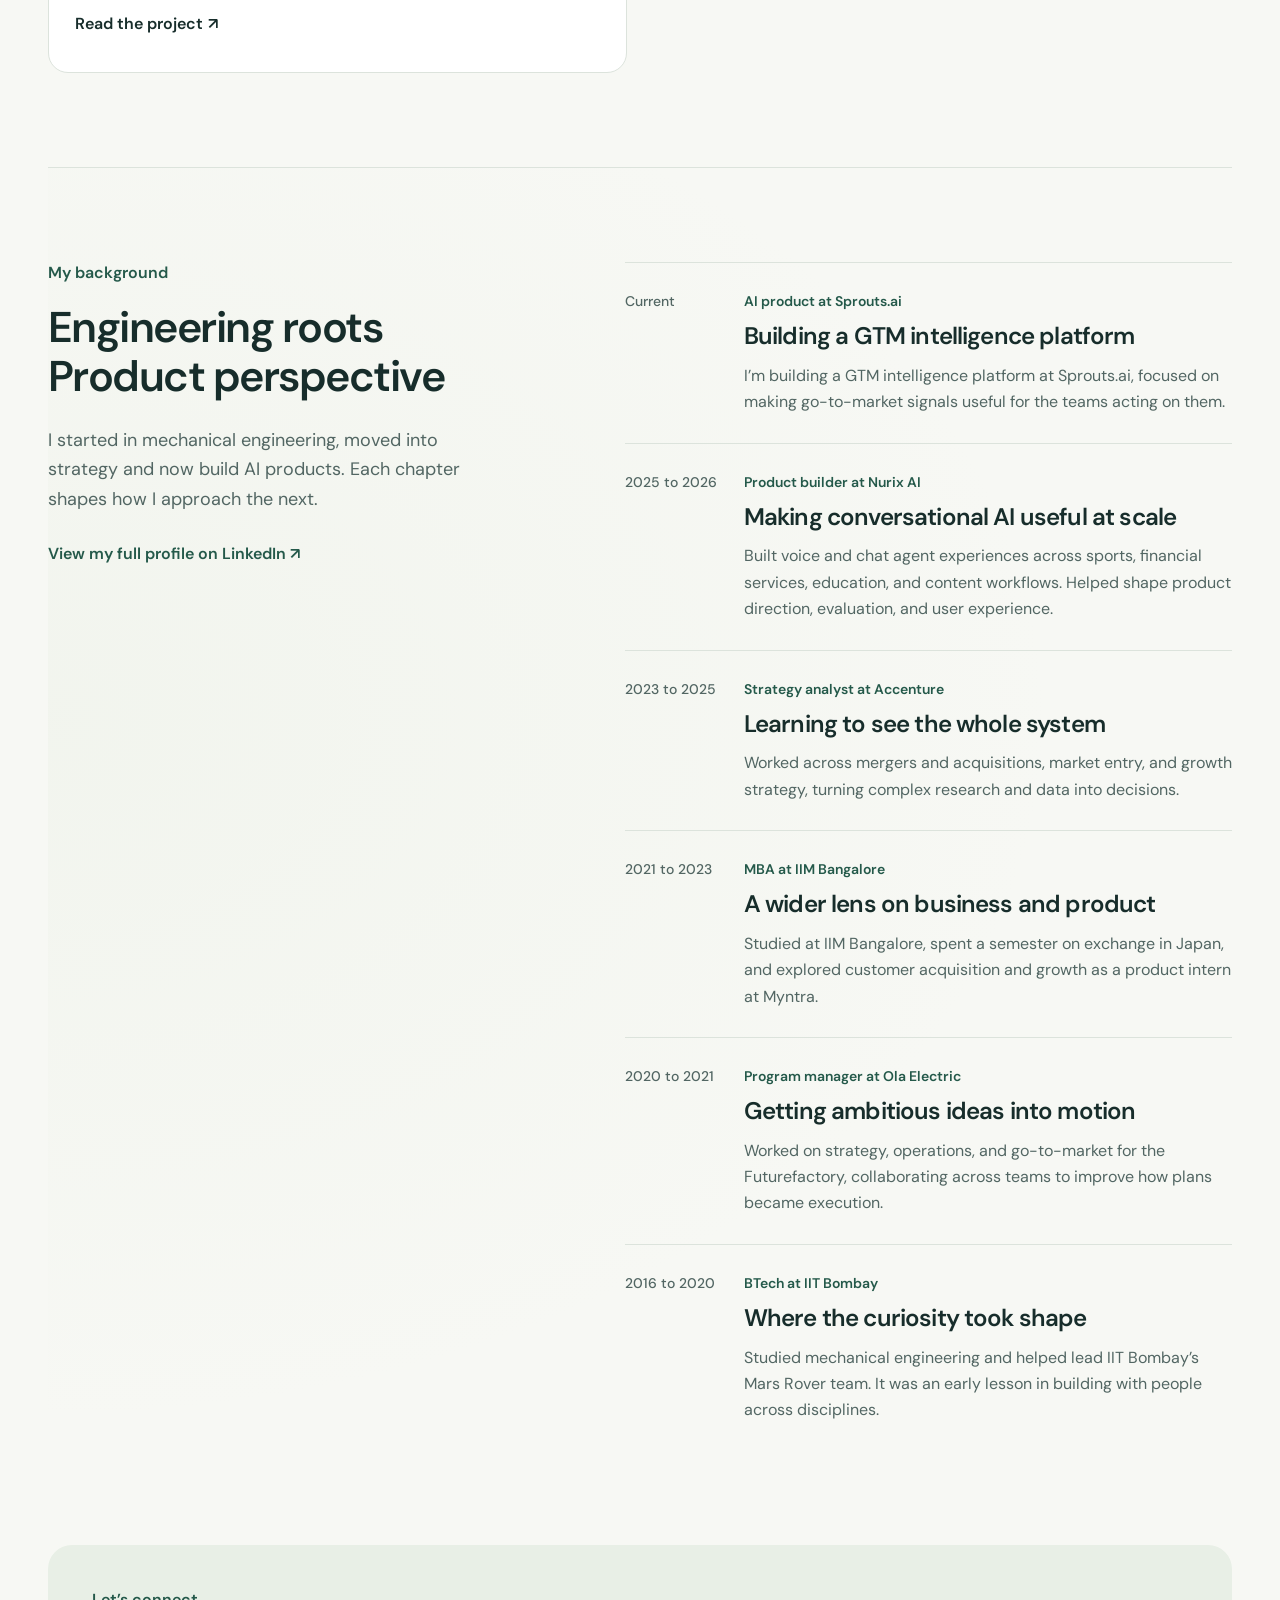
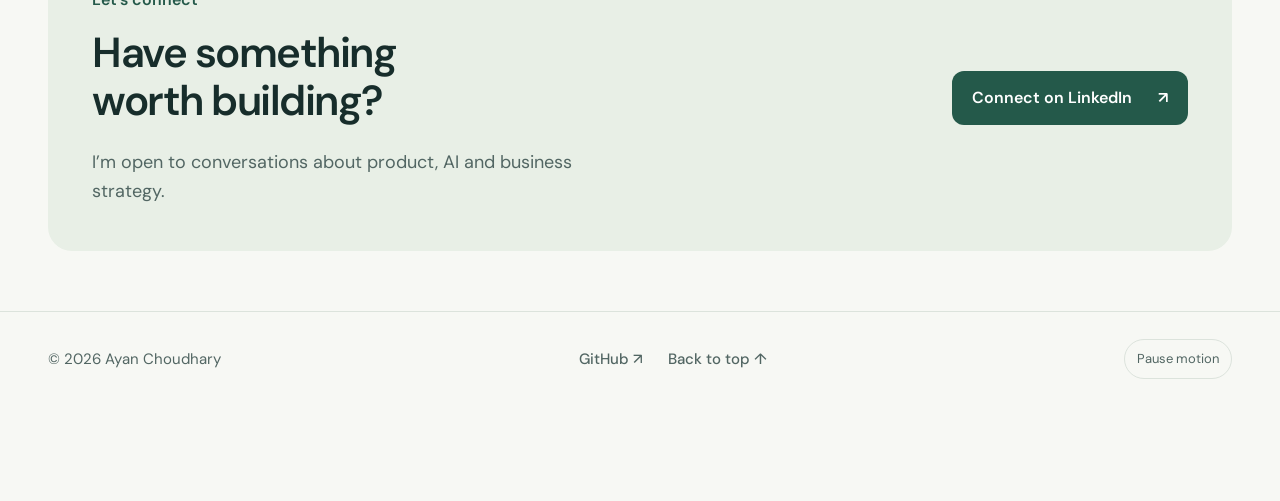
==== commit 31496621: "Avoid rebuilding Spotify on each song and expose slow-start feedback" ====
--- a/index.html
+++ b/index.html
@@ -13,17 +13,17 @@
     <link rel="icon" href="assets/favicon.svg?v=2" type="image/svg+xml" />
     <link rel="stylesheet" href="fonts.css?v=1" />
     <link rel="stylesheet" href="portfolio.css?v=3" />
-    <link rel="stylesheet" href="guide.css?v=3" />
+    <link rel="stylesheet" href="guide.css?v=2" />
     <title>Ayan Choudhary | Product, AI & Strategy</title>
     <script src="feed.js?v=4" defer></script>
     <script src="script.js?v=5" defer></script>
     <script src="knowledge.js?v=2" defer></script>
     <script src="guide-answer.js?v=2" defer></script>
-    <script src="reply-animation.js?v=1" defer></script>
-    <script src="guide.js?v=2" defer></script>
+    <script src="guide.js?v=1" defer></script>
     <script src="analytics.js?v=3" defer></script>
   <script defer src="music-catalog.js?v=1"></script>
-<script defer src="music.js?v=4"></script>
+<script defer src="spotify-playback.js?v=1"></script>
+<script defer src="music.js?v=5"></script>
 </head>
   <body class="portfolio">
     <a class="skip-link" href="#main">Skip to content</a>
--- a/guide.css
+++ b/guide.css
@@ -29,6 +29,4 @@
 
 .music-launcher-title{display:flex;align-items:center;justify-content:center;gap:6px;white-space:nowrap}.music-launcher-title>span{font-size:18px;line-height:1}.music-launcher small{margin-top:2px}@media(max-width:360px){.music-launcher-title{font-size:12px;gap:3px}.music-launcher-title>span{font-size:14px}}
 
-.guide-header,.guide-tools,.guide-form{flex-shrink:0}.guide-log{min-height:0;overscroll-behavior:contain}.guide-message.is-thinking{color:var(--muted)}.guide-message.is-thinking p:after{content:'';display:inline-block;width:6px;height:6px;border-radius:50%;background:var(--accent);margin-left:9px;animation:guide-thinking 1s ease-in-out infinite}.guide-message.is-typing p:after{content:'';display:inline-block;width:2px;height:1em;background:var(--accent);margin-left:2px;vertical-align:middle;animation:guide-caret .7s steps(2) infinite}.guide-prompts button:disabled{opacity:.55;cursor:wait}@keyframes guide-thinking{50%{opacity:.3;transform:translateY(-3px)}}@keyframes guide-caret{50%{opacity:0}}
-@media(max-width:650px){body.guide-open{overflow:hidden}.guide-panel{inset:auto 0 0;top:var(--guide-top,0px);width:100%;height:var(--guide-height,100dvh);max-height:none;border:0;border-radius:0;z-index:100;padding-top:env(safe-area-inset-top);padding-bottom:env(safe-area-inset-bottom);box-shadow:none}.guide-header{padding:14px 16px;gap:10px}.guide-header strong{font-size:17px}.guide-header small{font-size:13px}.guide-header .guide-avatar{width:48px;height:48px}.guide-header .guide-close,.guide-minimize{width:40px;height:40px}.guide-tools{padding:10px 16px}.guide-log{padding:18px 16px;gap:16px}.guide-form{padding:12px 16px}.guide-form label{font-size:13px}.guide-note{font-size:11px!important;line-height:1.4}.guide-picker{max-height:220px}.guide-open .guide-launcher{visibility:hidden}}
-@media(prefers-reduced-motion:reduce){.guide-message.is-thinking p:after,.guide-message.is-typing p:after{animation:none}}
+.music-loading-status{font-size:12px;color:#dfc895;line-height:1.4;margin:6px 0 0}.music-loading-status:empty{display:none}
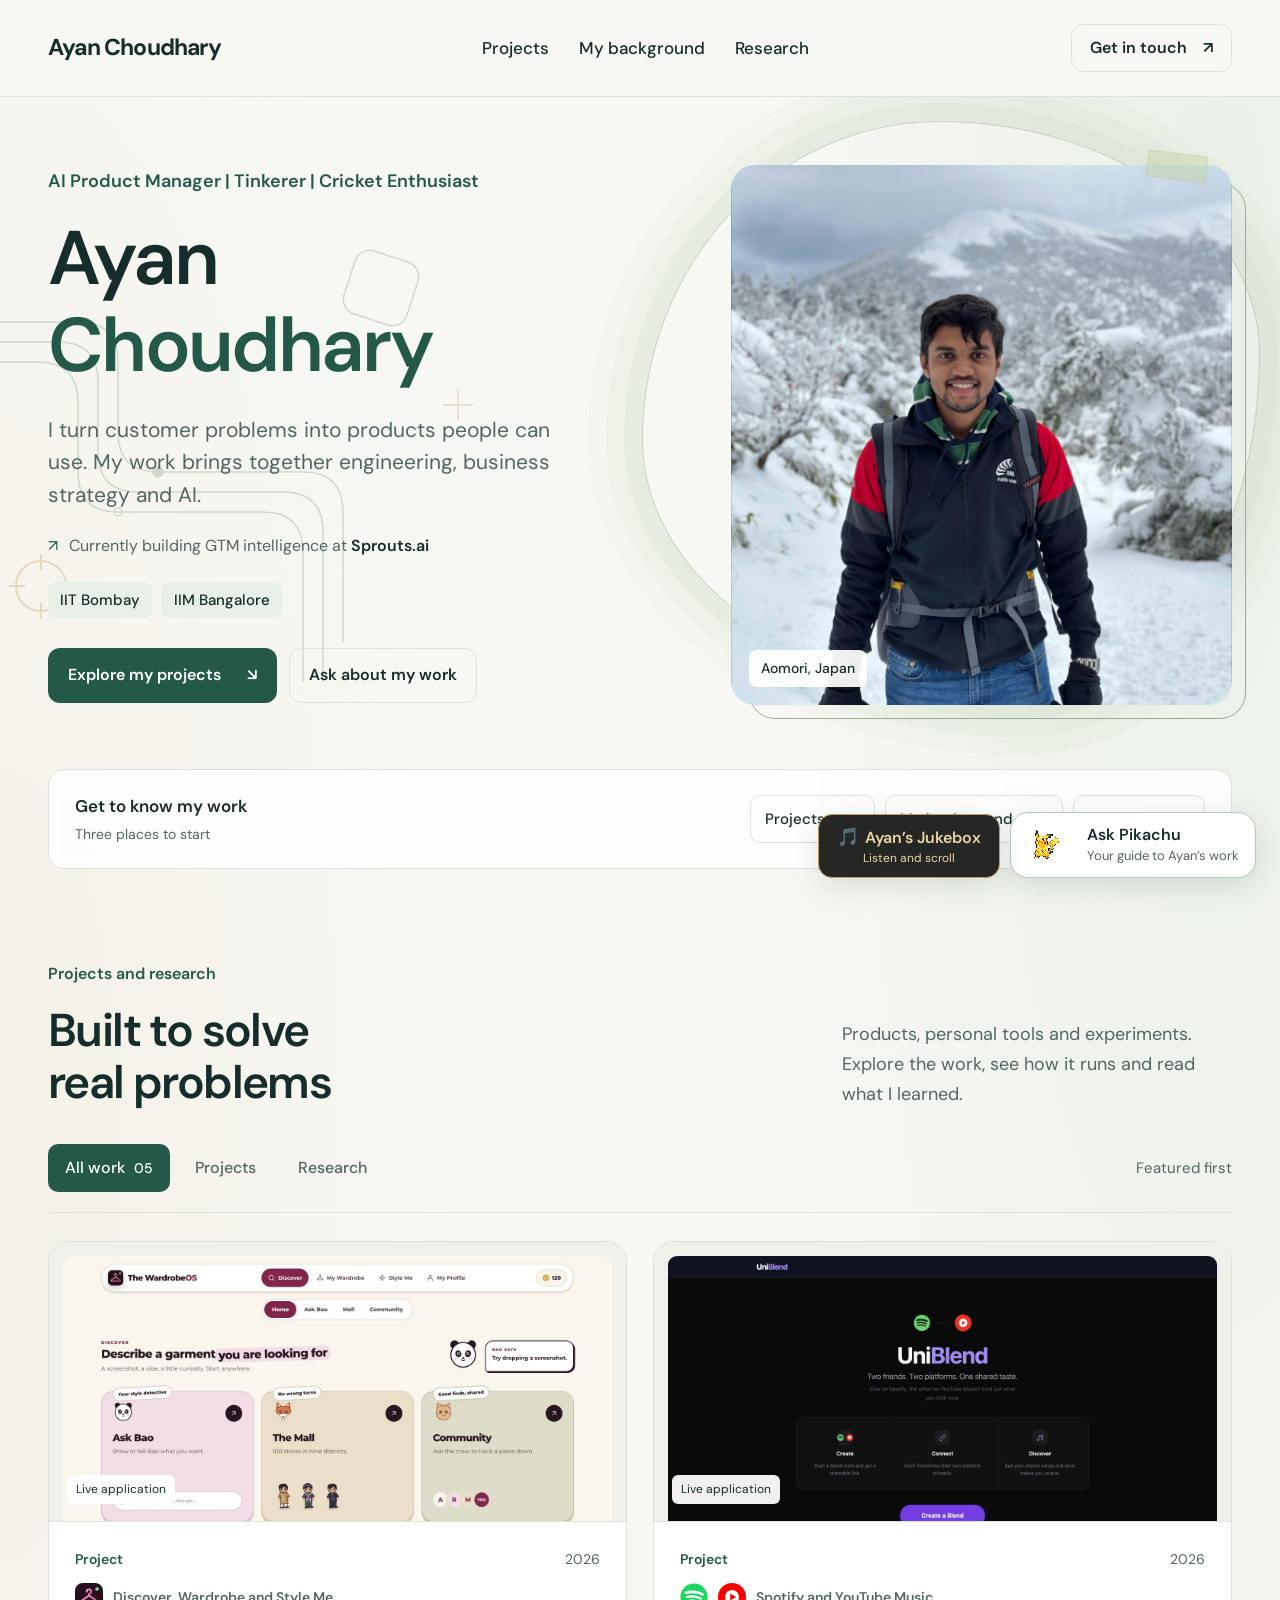
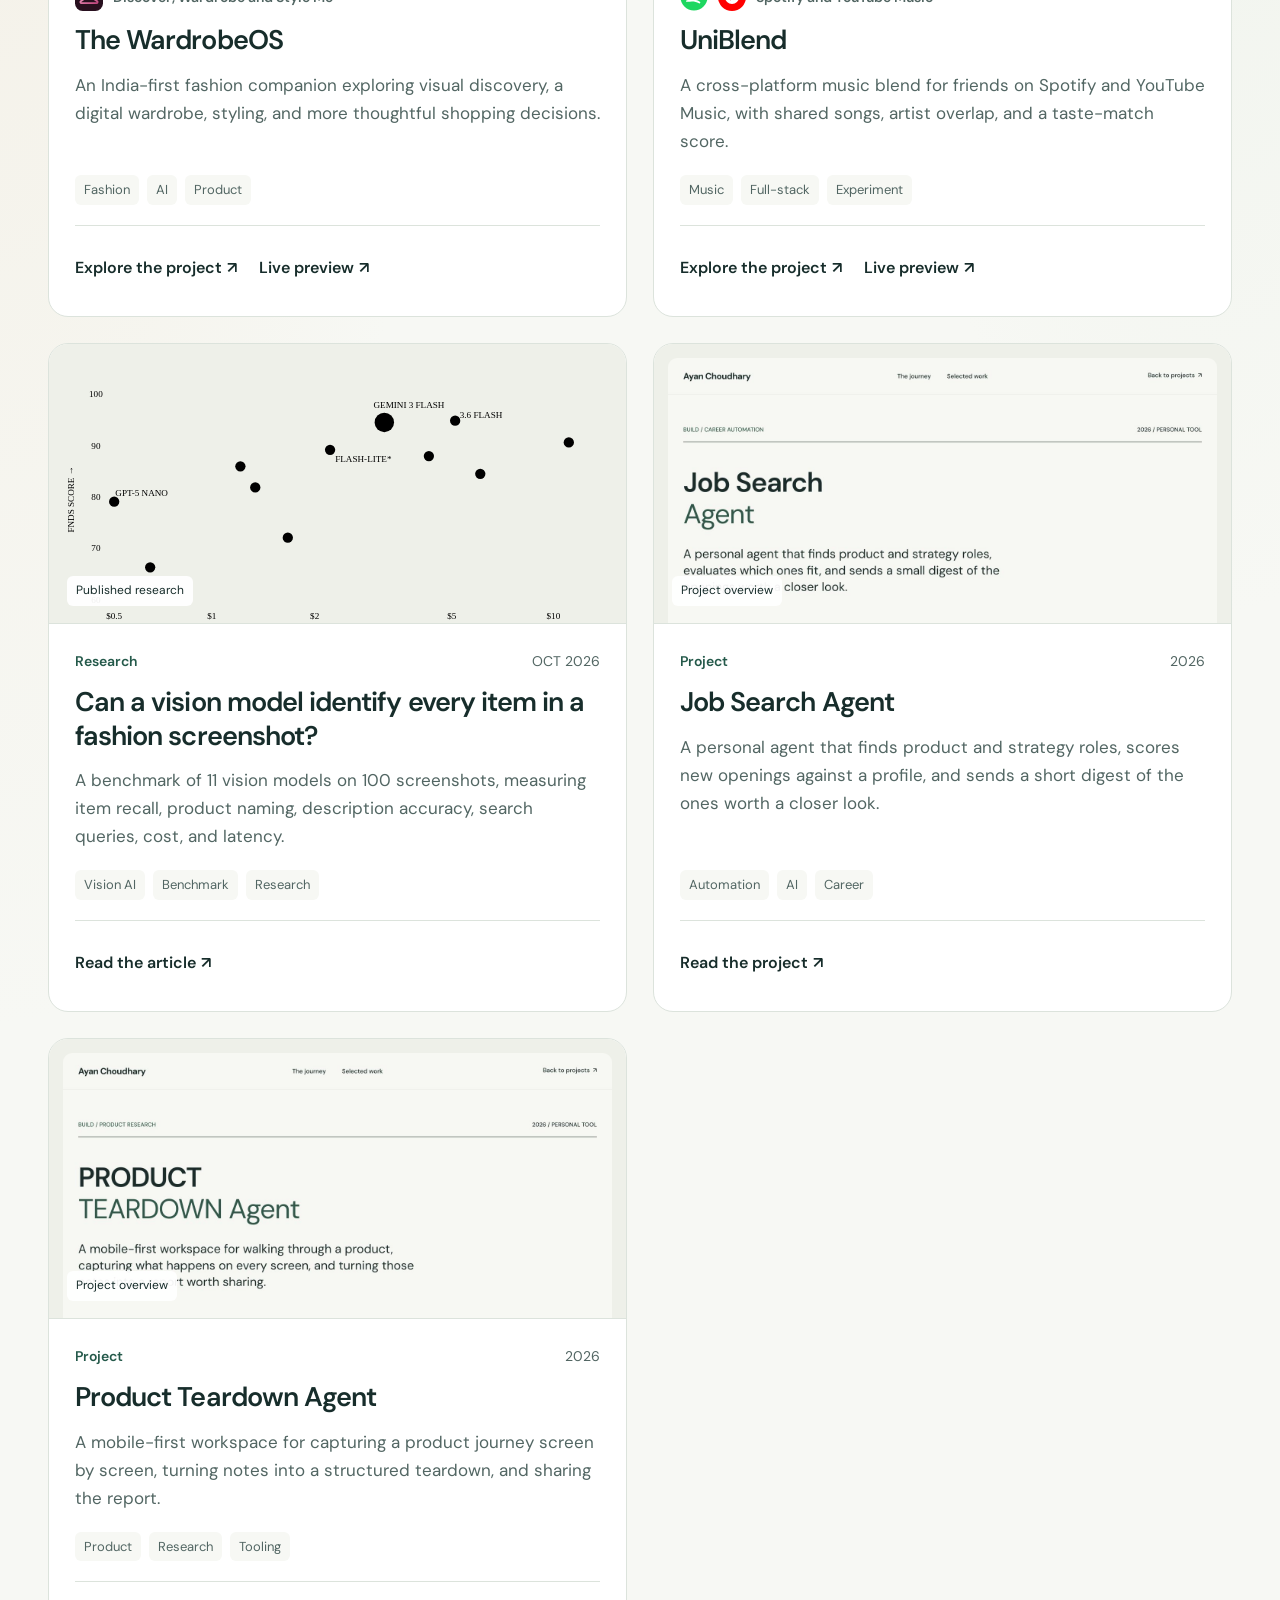
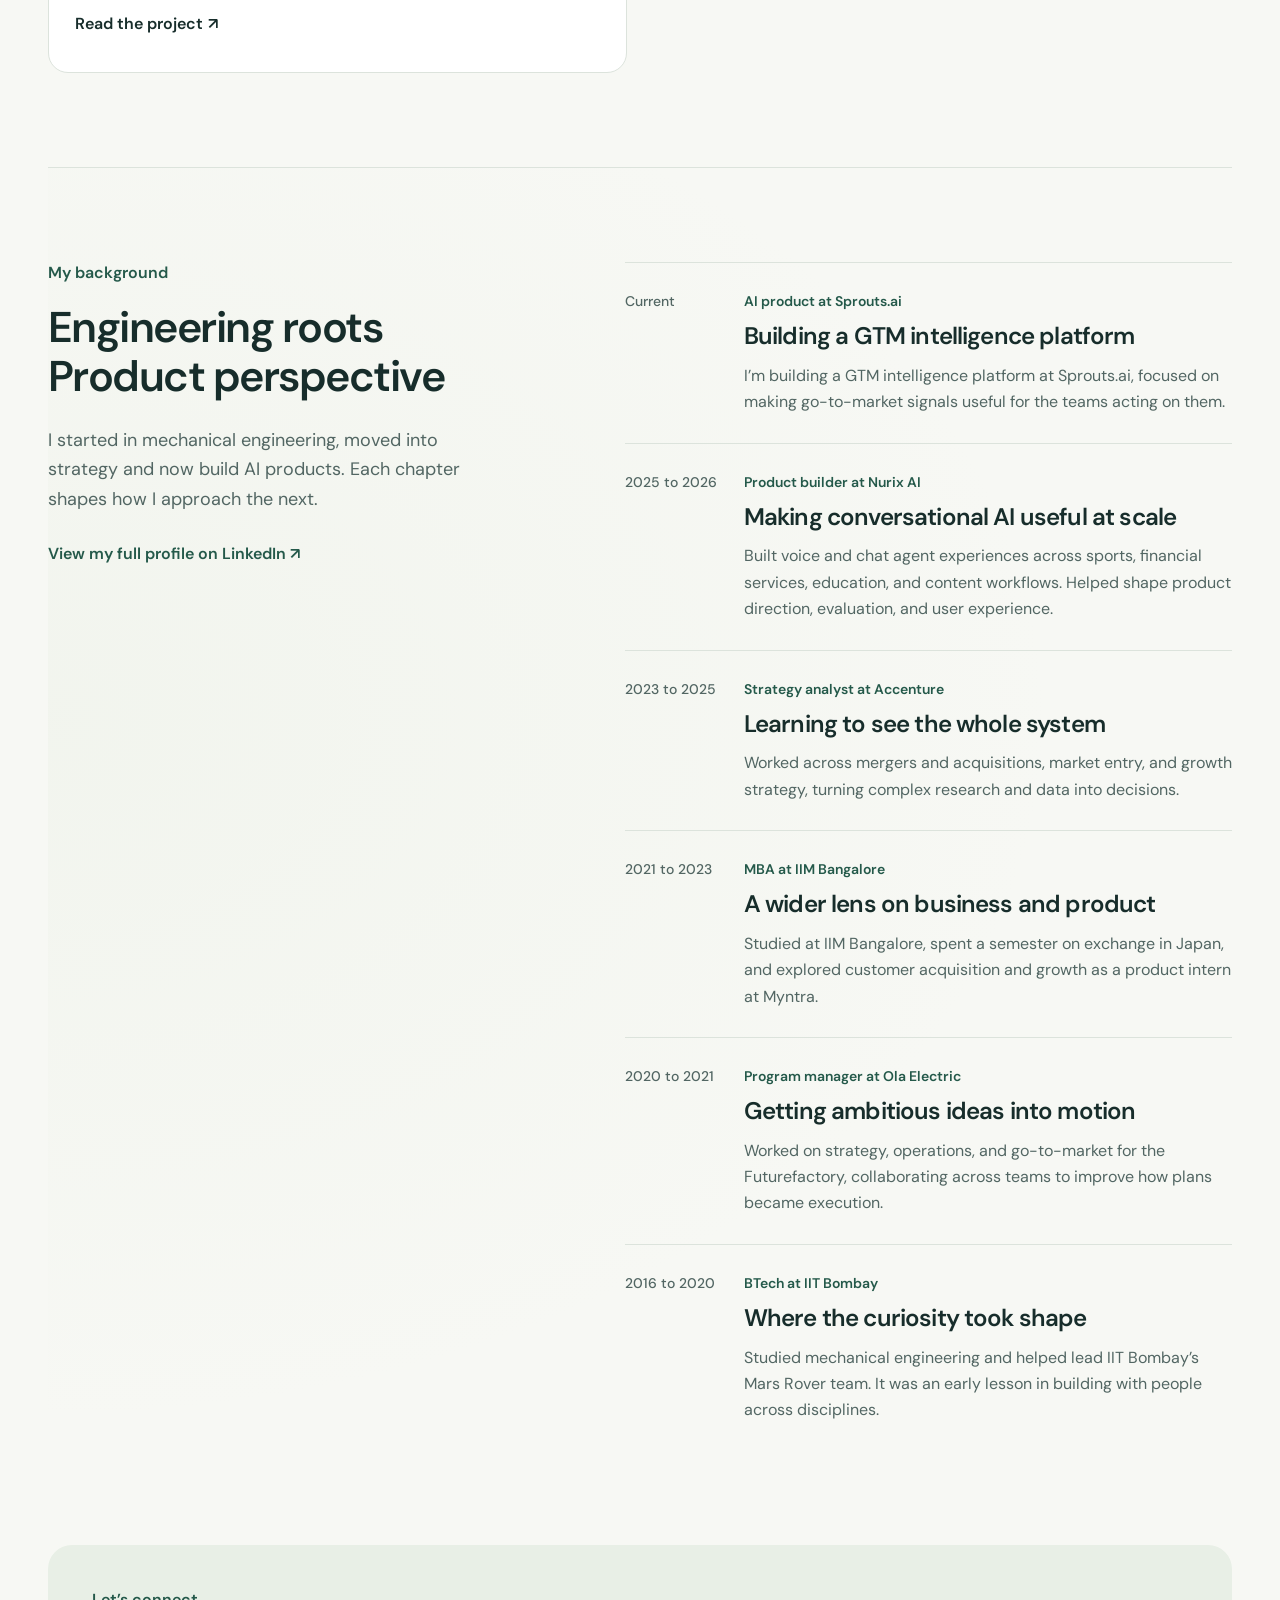
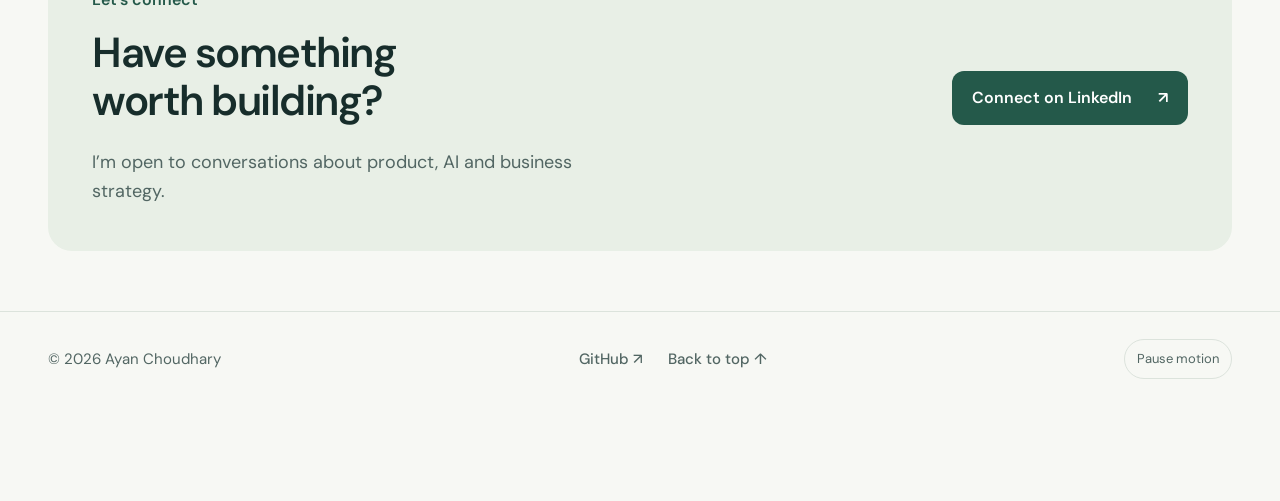
==== commit 896b2237: "Keep the mobile composer in the visible viewport as the keyboard opens" ====
--- a/index.html
+++ b/index.html
@@ -13,17 +13,17 @@
     <link rel="icon" href="assets/favicon.svg?v=2" type="image/svg+xml" />
     <link rel="stylesheet" href="fonts.css?v=1" />
     <link rel="stylesheet" href="portfolio.css?v=3" />
-    <link rel="stylesheet" href="guide.css?v=2" />
+    <link rel="stylesheet" href="guide.css?v=4" />
     <title>Ayan Choudhary | Product, AI & Strategy</title>
     <script src="feed.js?v=4" defer></script>
     <script src="script.js?v=5" defer></script>
     <script src="knowledge.js?v=2" defer></script>
     <script src="guide-answer.js?v=2" defer></script>
-    <script src="guide.js?v=1" defer></script>
+    <script src="reply-animation.js?v=1" defer></script>
+    <script src="guide.js?v=4" defer></script>
     <script src="analytics.js?v=3" defer></script>
   <script defer src="music-catalog.js?v=1"></script>
-<script defer src="spotify-playback.js?v=1"></script>
-<script defer src="music.js?v=5"></script>
+<script defer src="music.js?v=4"></script>
 </head>
   <body class="portfolio">
     <a class="skip-link" href="#main">Skip to content</a>
--- a/guide.css
+++ b/guide.css
@@ -29,4 +29,8 @@
 
 .music-launcher-title{display:flex;align-items:center;justify-content:center;gap:6px;white-space:nowrap}.music-launcher-title>span{font-size:18px;line-height:1}.music-launcher small{margin-top:2px}@media(max-width:360px){.music-launcher-title{font-size:12px;gap:3px}.music-launcher-title>span{font-size:14px}}
 
-.music-loading-status{font-size:12px;color:#dfc895;line-height:1.4;margin:6px 0 0}.music-loading-status:empty{display:none}
+.guide-header,.guide-tools,.guide-form{flex-shrink:0}.guide-log{min-height:0;overscroll-behavior:contain}.guide-message.is-thinking{color:var(--muted)}.guide-message.is-thinking p:after{content:'';display:inline-block;width:6px;height:6px;border-radius:50%;background:var(--accent);margin-left:9px;animation:guide-thinking 1s ease-in-out infinite}.guide-message.is-typing p:after{content:'';display:inline-block;width:2px;height:1em;background:var(--accent);margin-left:2px;vertical-align:middle;animation:guide-caret .7s steps(2) infinite}.guide-prompts button:disabled{opacity:.55;cursor:wait}@keyframes guide-thinking{50%{opacity:.3;transform:translateY(-3px)}}@keyframes guide-caret{50%{opacity:0}}
+@media(max-width:650px){body.guide-open{overflow:hidden}.guide-panel{inset:auto 0 0;top:var(--guide-top,0px);width:100%;height:var(--guide-height,100dvh);max-height:none;border:0;border-radius:0;z-index:100;padding-top:env(safe-area-inset-top);padding-bottom:env(safe-area-inset-bottom);box-shadow:none}.guide-header{padding:14px 16px;gap:10px}.guide-header strong{font-size:17px}.guide-header small{font-size:13px}.guide-header .guide-avatar{width:48px;height:48px}.guide-header .guide-close,.guide-minimize{width:40px;height:40px}.guide-tools{padding:10px 16px}.guide-log{padding:18px 16px;gap:16px}.guide-form{padding:12px 16px}.guide-form label{font-size:13px}.guide-note{font-size:11px!important;line-height:1.4}.guide-picker{max-height:220px}.guide-open .guide-launcher{visibility:hidden}}
+@media(prefers-reduced-motion:reduce){.guide-message.is-thinking p:after,.guide-message.is-typing p:after{animation:none}}
+
+@media(max-width:650px){body.guide-open{position:fixed;top:var(--guide-scroll-top,0px);left:0;right:0;width:100%;overscroll-behavior:none}.guide-panel{bottom:auto;box-sizing:border-box}.guide-form:focus-within .guide-note{display:none}.guide-form input{font-size:16px;scroll-margin-bottom:16px}.guide-log{scroll-padding-bottom:16px}.guide-picker{flex-shrink:1;min-height:0}}
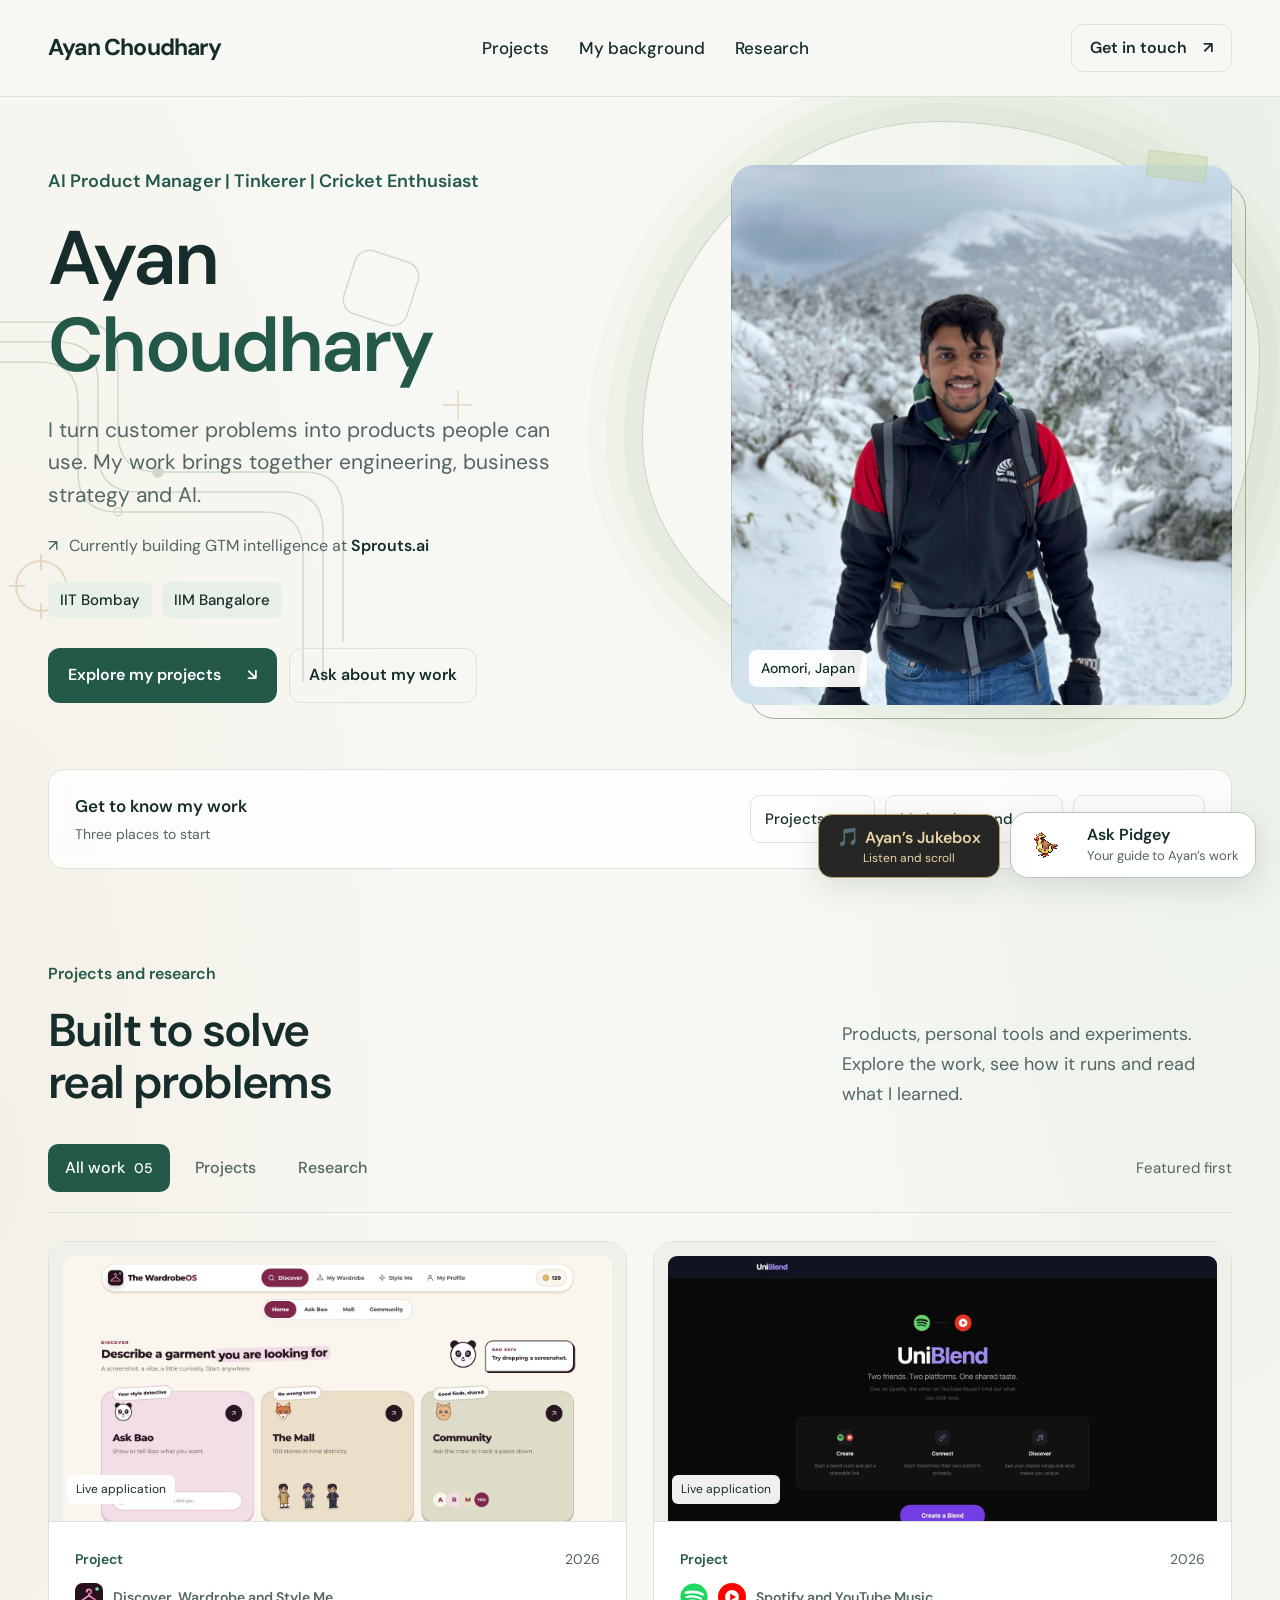
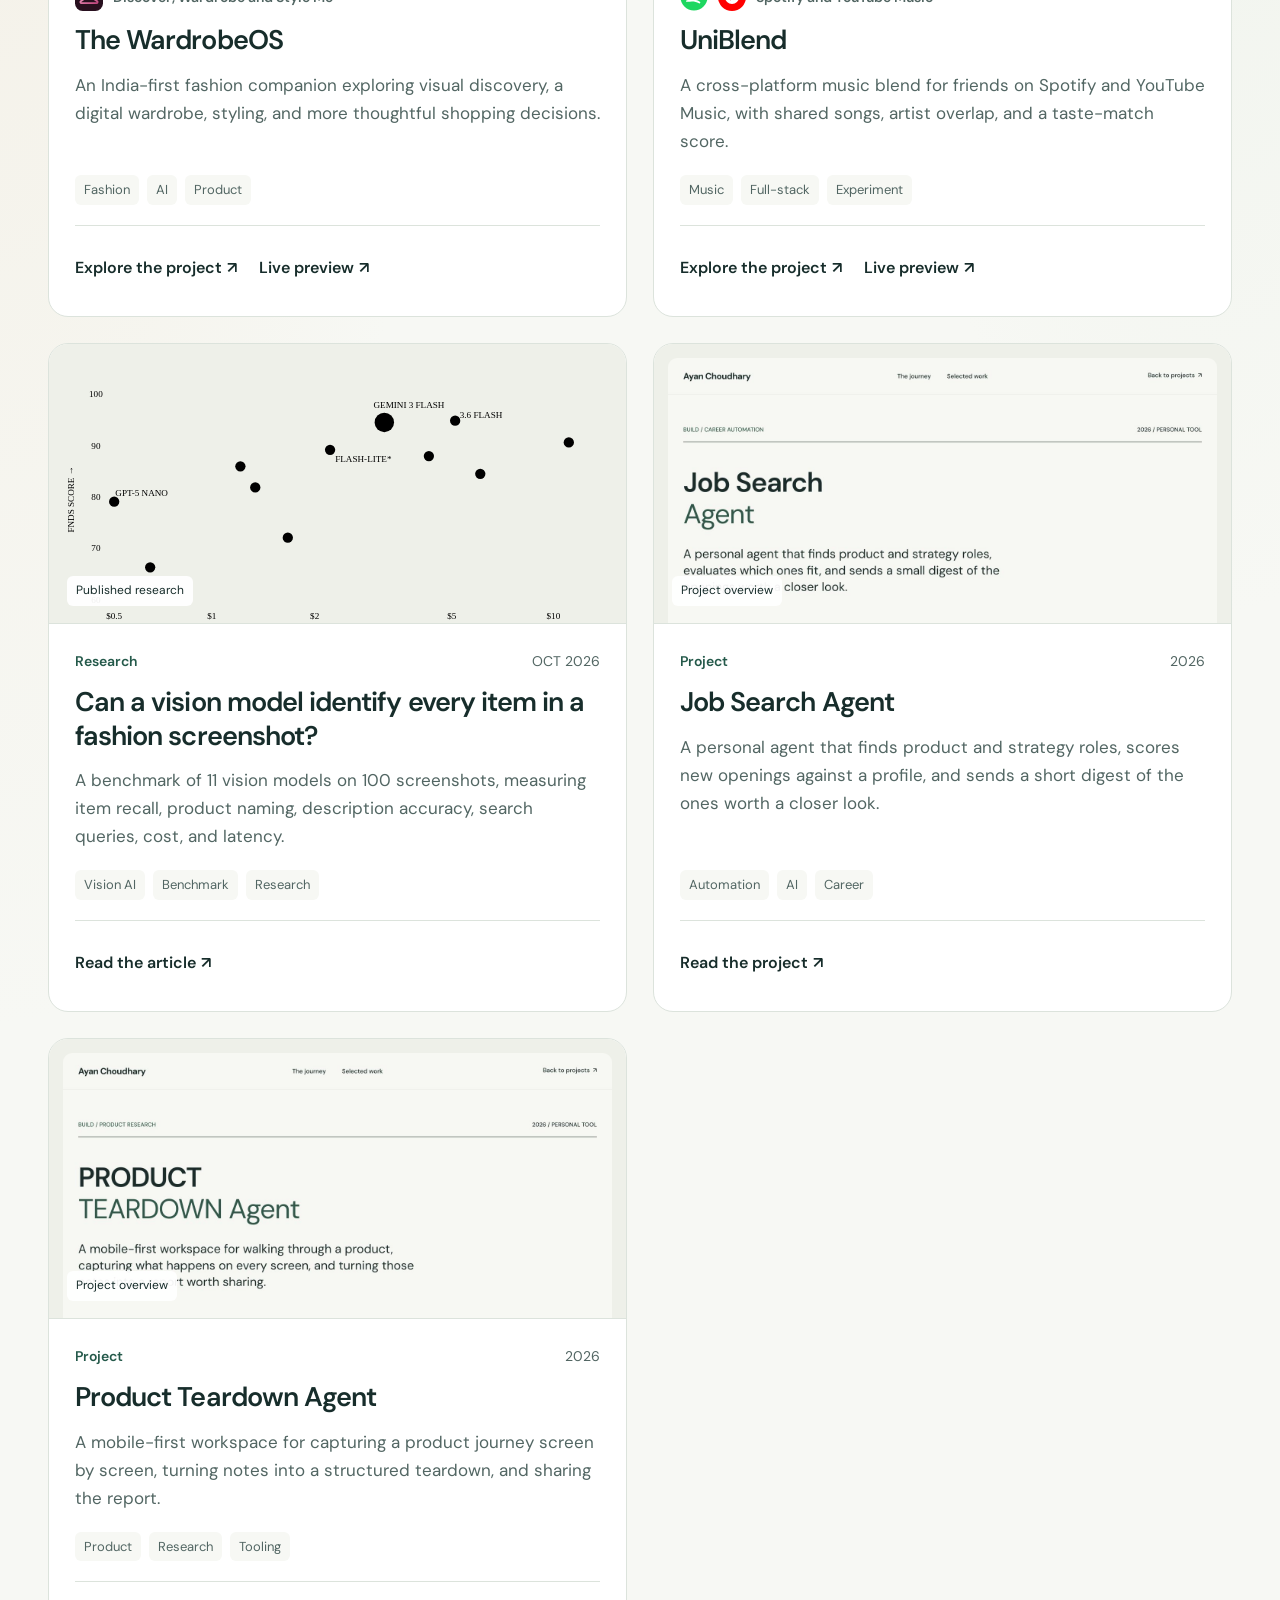
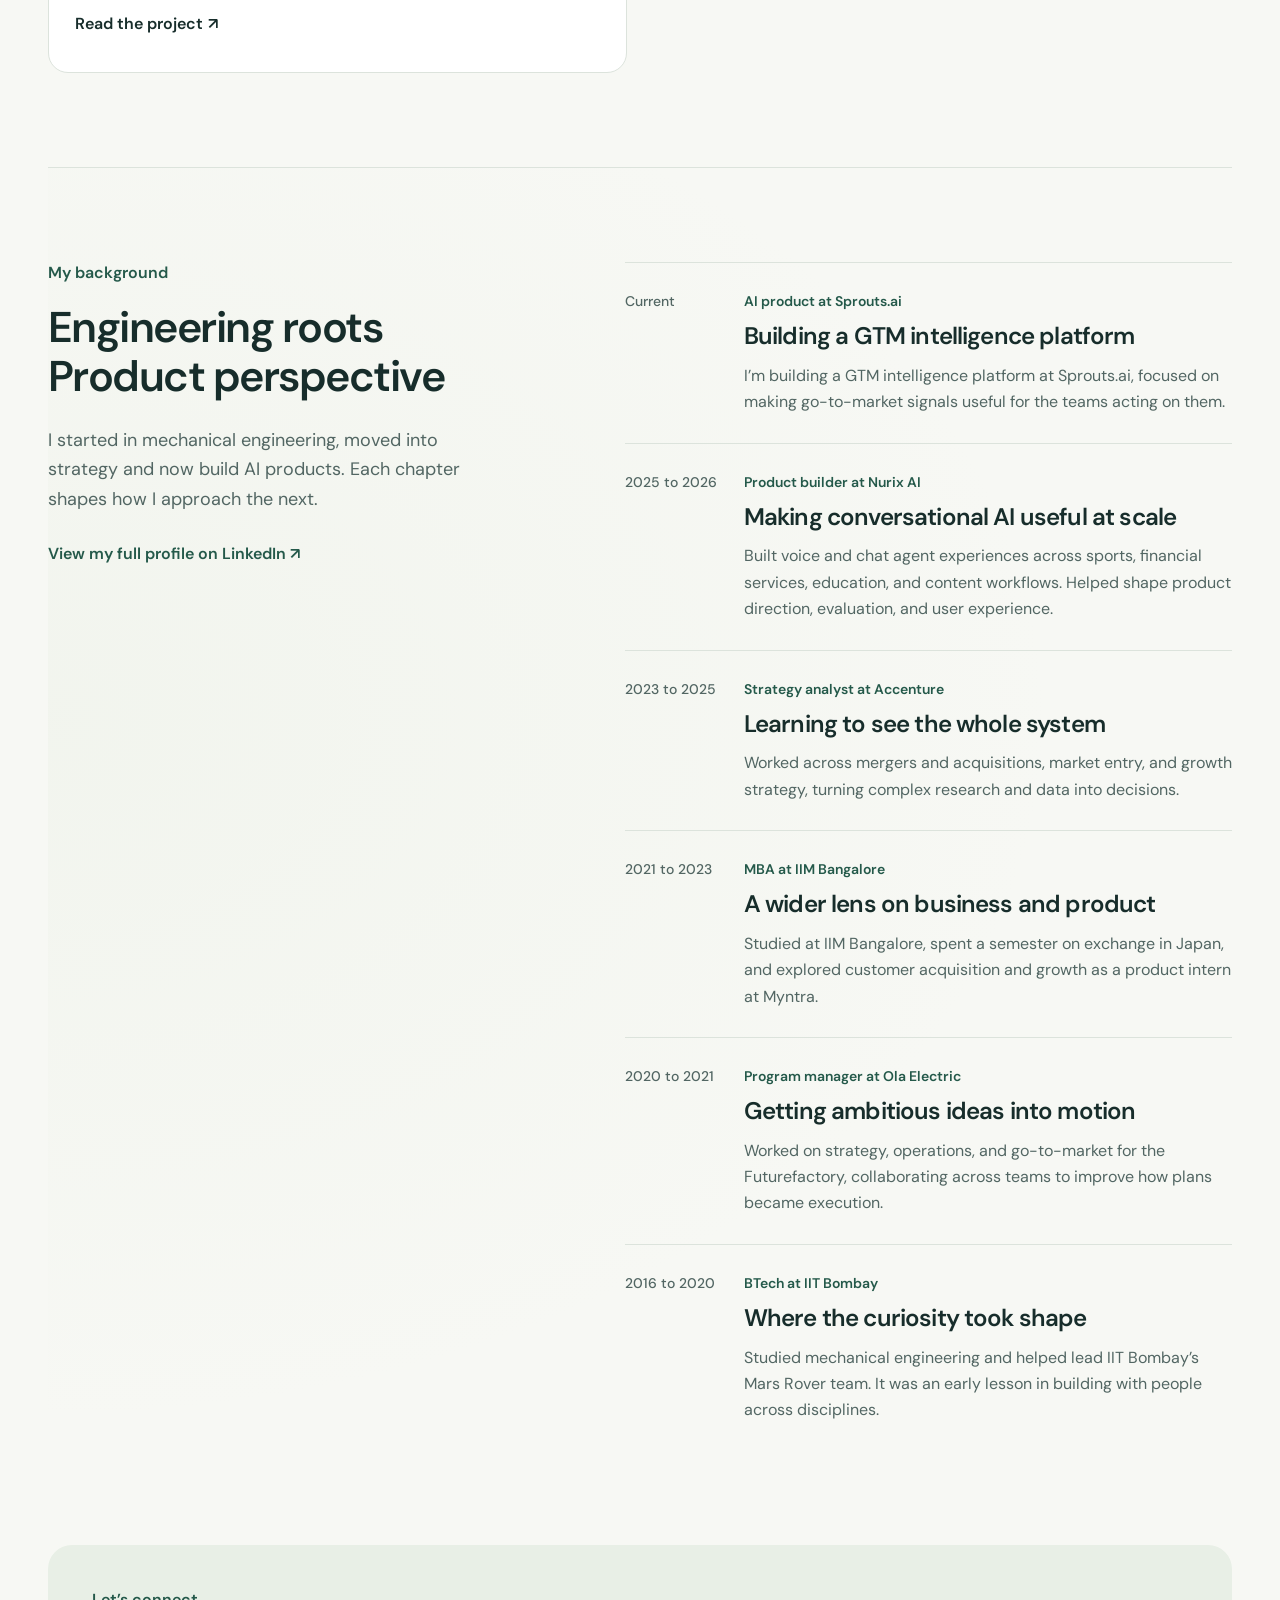
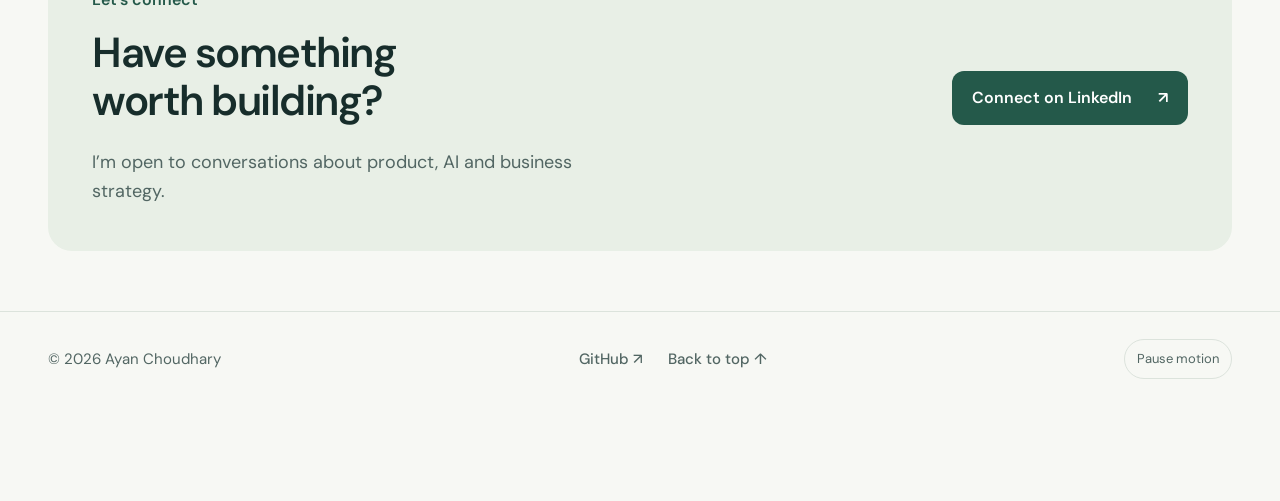
==== commit b4e7960e: "Keep mobile chat in the browser top layer and publish approved contact routes" ====
--- a/index.html
+++ b/index.html
@@ -2,7 +2,7 @@
 <html lang="en">
   <head>
     <meta charset="utf-8" />
-    <meta name="viewport" content="width=device-width, initial-scale=1" />
+    <meta name="viewport" content="width=device-width, initial-scale=1, viewport-fit=cover, interactive-widget=resizes-content" />
     <meta name="theme-color" content="#f7f8f4" />
     <meta name="description" content="Ayan Choudhary's journey across product, strategy, and AI, with articles and projects from along the way." />
     <meta property="og:type" content="website" />
@@ -13,14 +13,14 @@
     <link rel="icon" href="assets/favicon.svg?v=2" type="image/svg+xml" />
     <link rel="stylesheet" href="fonts.css?v=1" />
     <link rel="stylesheet" href="portfolio.css?v=3" />
-    <link rel="stylesheet" href="guide.css?v=4" />
+    <link rel="stylesheet" href="guide.css?v=mobile-contact-1" />
     <title>Ayan Choudhary | Product, AI & Strategy</title>
     <script src="feed.js?v=4" defer></script>
     <script src="script.js?v=5" defer></script>
-    <script src="knowledge.js?v=2" defer></script>
-    <script src="guide-answer.js?v=2" defer></script>
+    <script src="knowledge.js?v=3" defer></script>
+    <script src="guide-answer.js?v=3" defer></script>
     <script src="reply-animation.js?v=1" defer></script>
-    <script src="guide.js?v=4" defer></script>
+    <script src="guide.js?v=mobile-contact-1" defer></script>
     <script src="analytics.js?v=3" defer></script>
   <script defer src="music-catalog.js?v=1"></script>
 <script defer src="music.js?v=4"></script>
--- a/guide.css
+++ b/guide.css
@@ -34,3 +34,8 @@
 @media(prefers-reduced-motion:reduce){.guide-message.is-thinking p:after,.guide-message.is-typing p:after{animation:none}}
 
 @media(max-width:650px){body.guide-open{position:fixed;top:var(--guide-scroll-top,0px);left:0;right:0;width:100%;overscroll-behavior:none}.guide-panel{bottom:auto;box-sizing:border-box}.guide-form:focus-within .guide-note{display:none}.guide-form input{font-size:16px;scroll-margin-bottom:16px}.guide-log{scroll-padding-bottom:16px}.guide-picker{flex-shrink:1;min-height:0}}
+
+/* The mobile guide uses the browser top layer, independent of the page scroll. */
+dialog.guide-panel{margin:0;padding-inline:0;padding-block:0;color:var(--ink);box-sizing:border-box}dialog.guide-panel::backdrop{background:#f7f8f4}dialog.guide-panel:not([open]){display:none}dialog.guide-panel[data-native-modal=true]{position:fixed;inset:auto;max-width:none;max-height:none;border:0;border-radius:0;padding-top:env(safe-area-inset-top);padding-bottom:env(safe-area-inset-bottom)}
+
+dialog.guide-panel{left:auto;top:auto}
